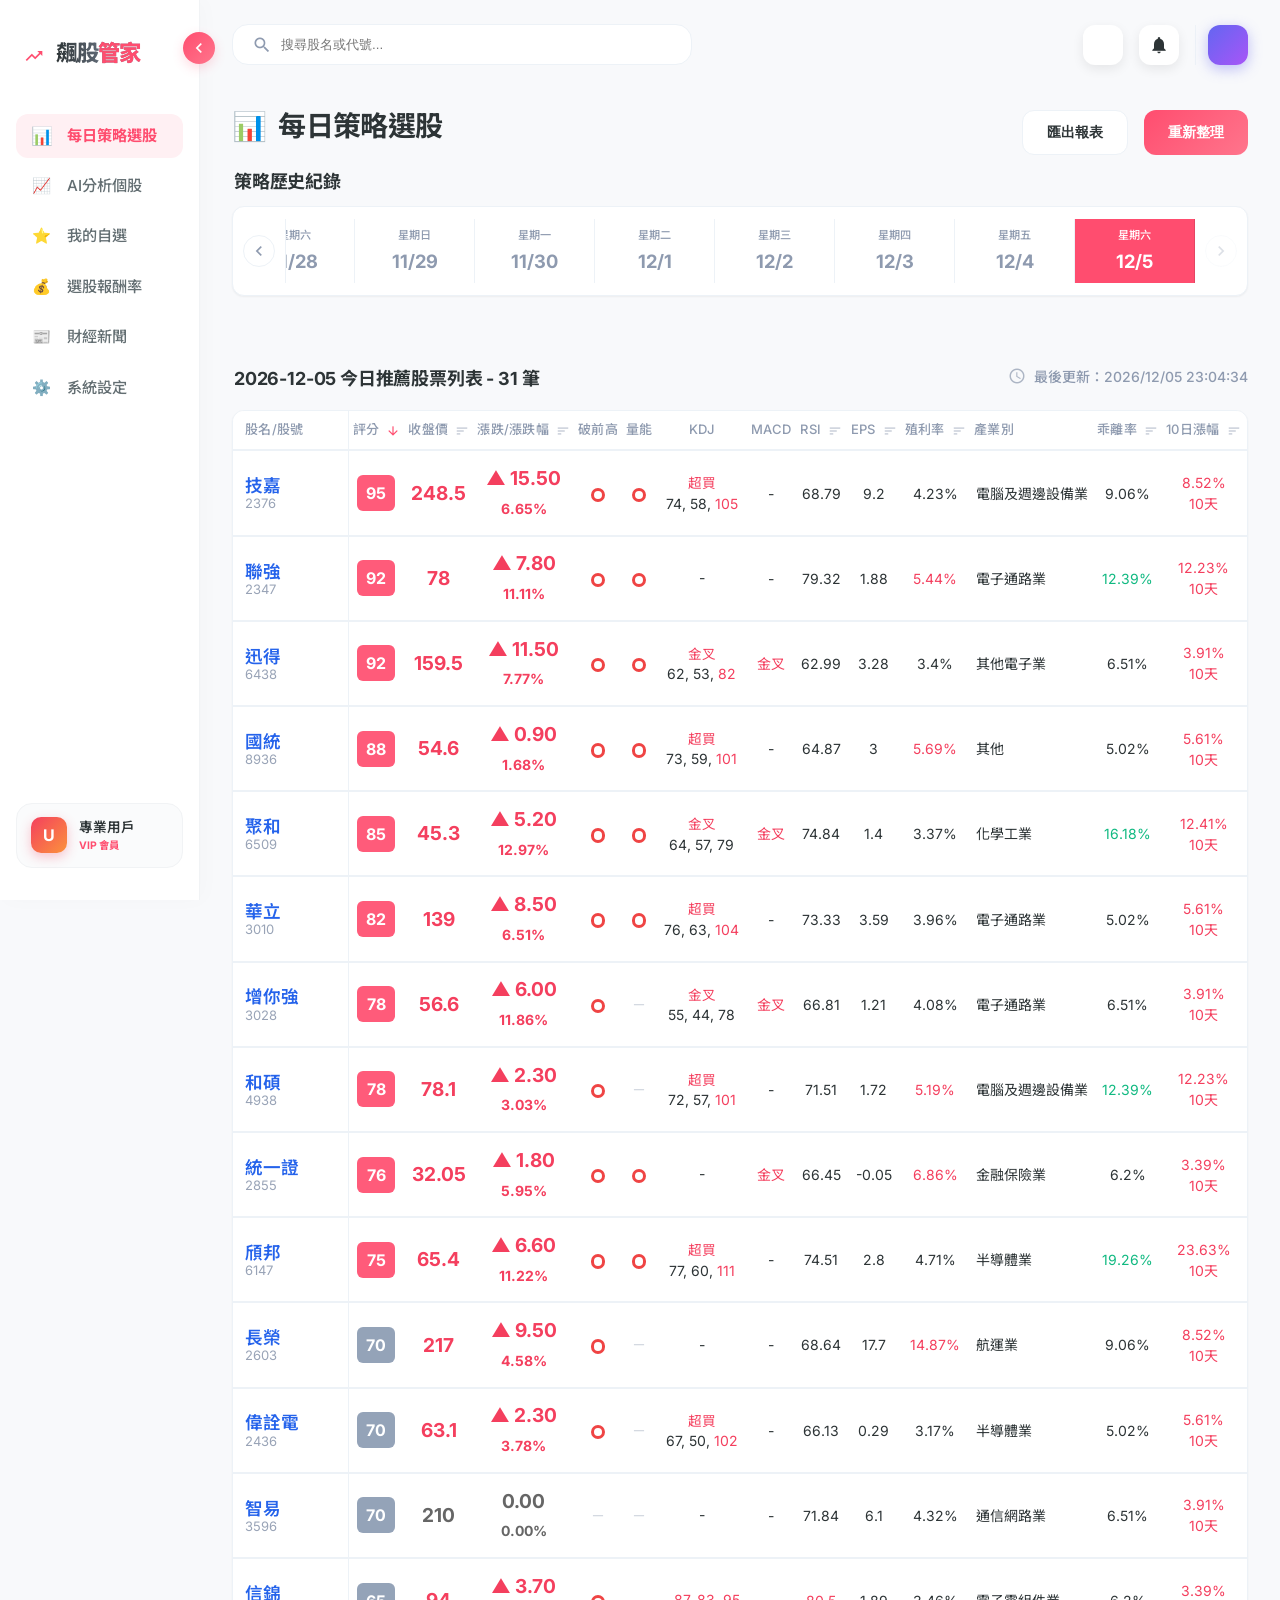
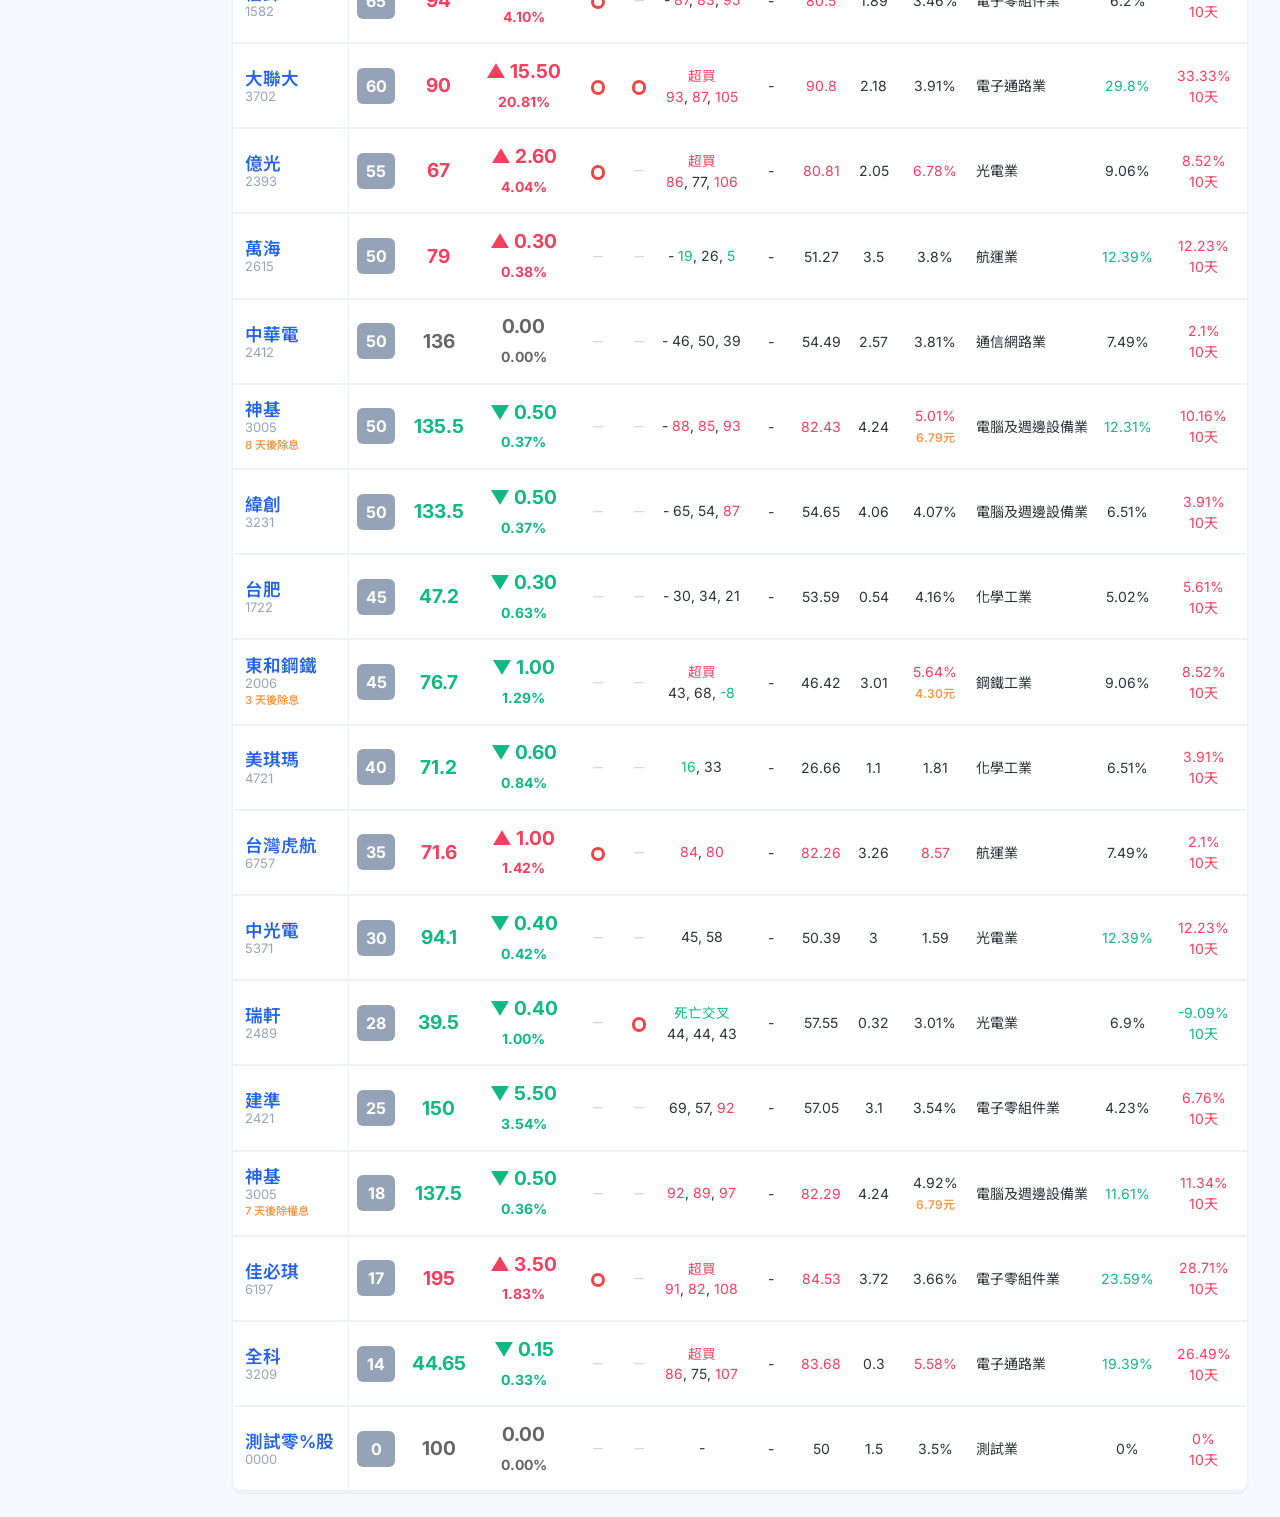
==== index.html @ ca3a95ff "init commit" ====
<!doctype html>
<html lang="zh-TW">
  <head>
    <meta charset="UTF-8" />
    <meta name="viewport" content="width=device-width, initial-scale=1.0" />
    <title>飆股管家 - 專業策略選股系統</title>
    <link rel="preconnect" href="https://fonts.googleapis.com" />
    <link rel="preconnect" href="https://fonts.gstatic.com" crossorigin />
    <link
      href="https://fonts.googleapis.com/css2?family=Inter:wght@300;400;500;600;700&family=Noto+Sans+TC:wght@300;400;500;700&display=swap"
      rel="stylesheet"
    />
    <link href="https://fonts.googleapis.com/icon?family=Material+Icons" rel="stylesheet" />
    <link rel="stylesheet" href="https://cdn.jsdelivr.net/npm/swiper@11/swiper-bundle.min.css" />
    <link rel="stylesheet" href="style.css" />
  </head>
  <body class="">
    <!-- Full Screen Loader -->
  <div id="loading-overlay" class="loading-overlay">
    <div class="loader-content">
      <div class="loader-spinner"></div>
      <div class="loader-text">飆股<span>管家</span></div>
    </div>
  </div>

  <div class="app-container">
      <!-- Sidebar Placeholder -->
      <div id="sidebar-placeholder"></div>

      <!-- Main Content -->
      <main class="main-content">
        <!-- Dashboard Top Bar (Desktop) -->
        <div class="top-bar">
          <div class="search-container">
            <span class="material-icons search-icon">search</span>
            <input type="text" placeholder="搜尋股名或代號...">
          </div>
          <div class="top-actions">
            <button class="icon-btn" id="desktop-theme-toggle"><span class="material-icons">light_mode</span></button>
            <button class="icon-btn"><span class="material-icons">notifications</span></button>
            <div class="user-profile-small">
            <a href="login.html" class="avatar-small"><span class="material-icons">logout</span></a>
            </div>
          </div>
        </div>

        <header class="mobile-header">
          <div class="logo-container">
            <div class="logo-icon"><span class="material-icons">trending_up</span></div>
            <h2 class="logo-text">飆股<span>管家</span></h2>
          </div>
          <div class="top-actions">
            <button class="icon-btn" id="mobile-theme-toggle"><span class="material-icons">dark_mode</span></button>
            <button class="icon-btn"><span class="material-icons">notifications</span></button>
          </div>
        </header>

        <section class="content-header">
          <div class="title-area">
            <h2><span class="title-emoji">📊</span> 每日策略選股</h2>

          </div>
          <div class="action-area">
            <button class="btn btn-secondary">匯出報表</button>
            <button class="btn btn-primary" id="refresh-btn">重新整理</button>
          </div>
        </section>

        <!-- Dashboard Stats -->

        
        <!-- Strategy History Slider (Calendar Style) -->
        <section class="history-section calendar-style">
          <div class="calendar-nav-title">策略歷史紀錄</div>
          <div class="calendar-controls-wrapper">
            <div class="nav-arrow swiper-button-prev"><span class="material-icons">chevron_left</span></div>
            <div class="calendar-container swiper">
              <div class="history-grid swiper-wrapper" id="history-tracker">
                <!-- Slides populated by JS -->
              </div>
            </div>
            <div class="nav-arrow swiper-button-next"><span class="material-icons">chevron_right</span></div>
          </div>
        </section>

        <!-- Main Data Table -->
        <div class="table-header-group">
          <h3 class="table-section-title"><span id="table-title-date">2026-03-17</span> 今日推薦股票列表 - <span id="table-stock-count">0</span> 筆</h3>
          <div class="last-update" id="last-update-time">最後更新：----/--/-- --:--:--</div>
        </div>
        <div class="table-container">

          <div class="scroll-wrapper">
            <table id="stock-table">
              <thead>
                <tr>
                  <th class="sticky-col-1">股名/股號</th>
                  <th class="sortable text-center" data-sort="score">評分 <span class="material-icons sort-icon">sort</span></th>
                  <th class="sortable text-center" data-sort="price">收盤價 <span class="material-icons sort-icon">sort</span></th>
                  <th class="sortable text-center" data-sort="change">漲跌/漲跌幅 <span class="material-icons sort-icon">sort</span></th>
                  <th class="text-center">破前高</th>
                  <th class="text-center">量能</th>
                  <th class="text-center">KDJ</th>
                  <th class="text-center">MACD</th>
                  <th class="sortable text-center" data-sort="rsi">RSI <span class="material-icons sort-icon">sort</span></th>
                  <th class="sortable text-center" data-sort="eps">EPS <span class="material-icons sort-icon">sort</span></th>
                  <th class="sortable text-center" data-sort="yield">殖利率 <span class="material-icons sort-icon">sort</span></th>
                  <th>產業別</th>
                  <th class="sortable text-center" data-sort="bias">乖離率 <span class="material-icons sort-icon">sort</span></th>
                  <th class="sortable text-center" data-sort="gain10">10日漲幅 <span class="material-icons sort-icon">sort</span></th>
                  <th class="text-center">自選</th>
                </tr>
              </thead>
              <tbody id="stock-data-body">
                <!-- Data populated by JS -->
              </tbody>
            </table>
          </div>
        </div>
      </main>
    </div>
    <script src="https://cdn.jsdelivr.net/npm/swiper@11/swiper-bundle.min.js"></script>
    <script src="components/loader.js"></script>
    <script src="script.js"></script>
  </body>
</html>
---- style.css ----
:root {
    /* Modern SaaS Inspired Light Mode - Warmer Tone */
    --bg-main: #f8f9fb; /* Light soft gray from image */
    --bg-card: #ffffff; 
    --bg-stat: #ffffff; 
    --text-main: #2d3436; /* Clean dark text */
    --text-muted: #8e9aaf; /* Soft slate muted text */
    --border: #edf2f7; 
    --table-border: #edf2f7;
    --primary: #ff4d6f; /* Signature Pinkish-Red from image */
    --primary-light: #fff0f3;
    --primary-hover: #e63958;
    --primary-gradient: linear-gradient(135deg, #ff4d6f 0%, #ff758c 100%);
    --up-color: #f43f5e; /* Data red - kept independent */
    --down-color: #10b981; /* Data green - kept independent */
    --neutral: #636e72;
    --table-header-bg: #ffffff;
    --sticky-bg: #ffffff;
    --primary-shadow: rgba(255, 77, 111, 0.2);
    --stock-name: #2563eb;
    
    /* Sidebar Light Theme - Clean White */
    --sidebar-bg: #ffffff;
    --sidebar-border: #f1f3f5;
    --sidebar-text: #636e72;
    --sidebar-text-hover: #ff4d6f;
    --sidebar-user-bg: #fafbfc;
    --sidebar-shadow: 4px 0 20px rgba(0, 0, 0, 0.02);
    
    /* Modern Soft Elevations */
    --shadow-sm: 0 1px 2px 0 rgb(0 0 0 / 0.05);
    --shadow-md: 0 4px 6px -1px rgb(0 0 0 / 0.1), 0 2px 4px -2px rgb(0 0 0 / 0.1);
    --shadow-lg: 0 10px 15px -3px rgb(0 0 0 / 0.1), 0 4px 6px -4px rgb(0 0 0 / 0.1);
    
    --card-shadow: var(--shadow-sm);
    --table-hover: #f1f5f9;
    --table-stripe: #f8fafc;
    --sidebar-width: 200px;
    --sticky-bg: var(--bg-card);
}

/* Loading Overlay */
.loading-overlay {
    position: fixed;
    top: 0;
    left: 0;
    width: 100%;
    height: 100%;
    background: var(--bg-main);
    display: flex;
    justify-content: center;
    align-items: center;
    z-index: 10000;
    transition: opacity 0.5s ease, visibility 0.5s ease;
}

.loading-overlay.fade-out {
    opacity: 0;
    visibility: hidden;
}

.loader-content {
    display: flex;
    flex-direction: column;
    align-items: center;
    gap: 1.5rem;
}

.loader-spinner {
    width: 48px;
    height: 48px;
    border: 4px solid var(--primary-light);
    border-top: 4px solid var(--primary);
    border-radius: 50%;
    animation: spin 1s linear infinite;
}

.loader-text {
    font-size: 1.5rem;
    font-weight: 800;
    color: var(--text-main);
    letter-spacing: 0.1em;
}

.loader-text span {
    color: var(--primary);
}

@keyframes spin {
    0% { transform: rotate(0deg); }
    100% { transform: rotate(360deg); }
}

body.dark-theme {
    /* Dark Premium Warm Red Theme */
    --bg-main: #0b0f19; /* Deep space black Blue-ish Tint */
    --bg-card: #151b2c; /* Deep slate card */
    --bg-stat: #151b2c;
    --text-main: #f8fafc;
    --text-muted: #94a3b8;
    --border: rgba(255, 255, 255, 0.08); /* Minimalist border */
    --table-border: rgba(255, 255, 255, 0.08);
    --card-shadow: 0 10px 30px -3px rgba(0, 0, 0, 0.5);
    --primary-light: rgba(255, 77, 111, 0.1);
    --table-header-bg: #1e2538;
    --table-hover: rgba(255, 255, 255, 0.04);
    --table-stripe: rgba(255, 255, 255, 0.02);
    --sticky-bg: #151b2c;
    --bg-dark: #080b14;
    --primary-shadow: rgba(255, 77, 111, 0.3);
    --up-color: #ff2e52;
    --stock-name: #ffb032;

    /* Sidebar Dark Theme */
    --sidebar-bg: rgba(15, 23, 42, 0.9);
    --sidebar-border: rgba(255, 255, 255, 0.1);
    --sidebar-text: rgba(255, 255, 255, 0.6);
    --sidebar-text-hover: #ffffff;
    --sidebar-user-bg: rgba(255, 255, 255, 0.05);
    --sidebar-shadow: 10px 0 30px rgba(0, 0, 0, 0.3);
}

body.dark-theme .icon-btn {
    background: #1e2538 !important;
    box-shadow: 0 4px 12px rgba(0, 0, 0, 0.5);
    color: var(--text-muted);
}

body.dark-theme .icon-btn:hover {
    background: var(--primary-light) !important;
    color: var(--primary);
}

* {
    margin: 0;
    padding: 0;
    box-sizing: border-box;
}

body {
    font-family: 'Inter', 'Noto Sans TC', sans-serif;
    background-color: var(--bg-main);
    color: var(--text-main);
    overflow-x: hidden;
    line-height: 1.5;
    transition: background-color 0.3s ease, color 0.3s ease;
}

.app-container {
    display: flex;
    min-height: 100vh;
}

/* Sidebar Styling - Red Warm Theme */
.sidebar {
    width: var(--sidebar-width);
    background: var(--sidebar-bg);
    backdrop-filter: blur(20px);
    border-right: 1px solid var(--sidebar-border);
    display: flex;
    flex-direction: column;
    padding: 2rem 1rem;
    position: fixed;
    height: 100vh;
    z-index: 1000;
    box-shadow: var(--sidebar-shadow);
    transition: width 0.3s cubic-bezier(0.4, 0, 0.2, 1);
}

.sidebar-toggle {
    position: absolute;
    top: 2rem;
    right: -16px;
    width: 32px;
    height: 32px;
    background: var(--primary-gradient);
    border: none;
    border-radius: 50%;
    color: white;
    display: flex;
    align-items: center;
    justify-content: center;
    cursor: pointer;
    box-shadow: 0 4px 12px var(--primary-shadow);
    z-index: 1001;
    transition: transform 0.3s ease, background 0.2s;
}

.sidebar-toggle span {
    font-size: 20px;
}

/* Sidebar Collapsed State Logic */
.sidebar-collapsed .sidebar {
    width: 70px;
}

.sidebar-collapsed .sidebar-toggle {
    transform: rotate(180deg);
    right: -16px;
}

.sidebar-collapsed .logo-text,
.sidebar-collapsed .user-info,
.sidebar-collapsed .nav-item span:not(.icon) {
    display: none;
}

.sidebar-collapsed .nav-item {
    justify-content: center;
    padding: 0;
    width: 44px;
    margin: 0 auto;
}

.sidebar-collapsed .nav-item:hover {
    transform: none;
}

.sidebar-collapsed .main-content {
    margin-left: 70px;
}

.logo-container {
    display: flex;
    align-items: center;
    gap: 0.75rem;
    margin-bottom: 2.5rem;
    padding-left: 0.5rem;
}

.logo-icon {
    font-size: 1.75rem;
    color: var(--primary);
    filter: none;
}

.logo-text {
    font-size: 1.4rem;
    font-weight: 800;
    letter-spacing: -0.05em;
    color: var(--text-main);
    white-space: nowrap;
}

body.dark-theme .logo-text {
    background: linear-gradient(to right, #ffffff, #94a3b8);
    -webkit-background-clip: text;
    background-clip: text;
    -webkit-text-fill-color: transparent;
}

body:not(.dark-theme) .logo-text {
    background: linear-gradient(to right, var(--text-main), var(--text-muted));
    -webkit-background-clip: text;
    background-clip: text;
    -webkit-text-fill-color: transparent;
}

.logo-text span {
    color: var(--primary);
    -webkit-text-fill-color: var(--primary);
}

.nav-menu {
    flex: 1;
    display: flex;
    flex-direction: column;
    gap: 0.4rem;
}

.nav-item {
    display: flex;
    align-items: center;
    gap: 1rem;
    padding: 0 1rem;
    height: 44px;
    box-sizing: border-box;
    text-decoration: none;
    color: var(--sidebar-text);
    border-radius: 0.75rem;
    transition: all 0.3s cubic-bezier(0.4, 0, 0.2, 1);
    font-size: 0.95rem;
    font-weight: 500;
    white-space: nowrap;
}

.nav-item:hover {
    background-color: var(--sidebar-user-bg);
    color: var(--sidebar-text-hover);
    transform: translateX(4px);
}

.nav-item.active {
    background: var(--primary-light);
    color: var(--primary);
    box-shadow: none;
    font-weight: 700;
}

.nav-item.active .icon {
    transform: scale(1.15);
}

.sidebar-collapsed .nav-item .icon {
    font-size: 1.25rem;
    margin: 0;
    display: flex;
    align-items: center;
    justify-content: center;
}

.user-profile {
    margin-top: auto;
    padding: 0.85rem;
    background: var(--sidebar-user-bg);
    border-radius: 1rem;
    display: flex;
    align-items: center;
    gap: 0.75rem;
    border: 1px solid var(--sidebar-border);
}

.sidebar-collapsed .user-profile {
    padding: 0;
    background: transparent;
    border: none;
    justify-content: center;
}

.avatar {
    width: 2.25rem;
    height: 2.25rem;
    background: linear-gradient(135deg, #f43f5e, #fb923c);
    border-radius: 10px;
    display: flex;
    align-items: center;
    justify-content: center;
    font-weight: 700;
    color: #fff;
    box-shadow: 0 4px 12px rgba(244, 63, 94, 0.3);
    flex-shrink: 0;
}

.sidebar-collapsed .avatar {
    width: 40px;
    height: 40px;
    margin: 0 auto;
}

.user-info .user-name {
    font-weight: 600;
    font-size: 0.85rem;
    color: var(--text-main);
    white-space: nowrap;
}

.user-info .user-status {
    font-size: 0.65rem;
    color: var(--primary);
    font-weight: 700;
    text-transform: uppercase;
    white-space: nowrap;
}

/* Main Content Area */
.main-content {
    margin-left: var(--sidebar-width);
    padding: 1.5rem 2rem;
    flex: 1;
    min-width: 0; /* Important for flex-shrink on child overflow */
    width: auto;
    transition: all 0.3s ease;
    overflow-x: hidden; /* Prevent horizontal scroll on the whole content block */
}

/* Top Bar */
.top-bar {
    display: flex;
    align-items: center;
    justify-content: space-between;
    margin-bottom: 2.5rem;
    gap: 2rem;
}

.search-container {
    position: relative;
    flex: 1;
    max-width: 460px;
}

.material-icons {
    vertical-align: middle;
    font-size: 1.25rem;
}

.search-icon {
    position: absolute;
    left: 1.25rem;
    top: 50%;
    transform: translateY(-50%);
    color: var(--text-muted);
}

.search-container input {
    width: 100%;
    background-color: var(--bg-card);
    border: 1px solid var(--border);
    padding: 0.75rem 1rem 0.75rem 3rem;
    border-radius: 1rem;
    color: var(--text-main);
    outline: none;
    transition: all 0.3s;
}

.search-container input:focus {
    border-color: var(--primary);
    box-shadow: 0 0 0 4px var(--primary-shadow);
    background-color: var(--bg-card);
}

/* Consolidate table header background logic later in the file */

.top-actions {
    display: flex;
    align-items: center;
    gap: 1.25rem;
}

.icon-btn {
    width: 2.5rem;
    height: 2.5rem;
    border-radius: 0.75rem;
    border: none !important;
    background: #ffffff;
    color: var(--text-main);
    display: flex;
    align-items: center;
    justify-content: center;
    cursor: pointer;
    transition: all 0.2s;
    box-shadow: 0 4px 12px rgba(0, 0, 0, 0.08);
}

.icon-btn:hover {
    color: var(--primary);
    background: var(--primary-light);
}

.user-profile-small {
    padding-left: 0.75rem;
    border-left: 1px solid var(--border);
}

.avatar-small {
    width: 2.5rem;
    height: 2.5rem;
    background: linear-gradient(135deg, #6366f1, #a855f7); /* Indigo to Purple */
    border-radius: 12px;
    box-shadow: 0 4px 14px rgba(99, 102, 241, 0.4);
    display: flex;
    align-items: center;
    justify-content: center;
    font-weight: 700;
    color: white;
    cursor: pointer;
    text-decoration: none;
}

.market-status {
    display: flex;
    gap: 2.5rem;
}

.index-item {
    display: flex;
    flex-direction: column;
}

.index-item .label {
    font-size: 0.7rem;
    color: var(--text-muted);
    text-transform: uppercase;
    letter-spacing: 0.1em;
    font-weight: 600;
    margin-bottom: 0.25rem;
}

.index-item .value {
    font-weight: 700;
    font-size: 1rem;
}

.top-actions {
    display: flex;
    gap: 1rem;
}

/* Redundant definitions removed to prevent layout conflicts */

/* Content Header */
.content-header {
    display: flex;
    justify-content: space-between;
    align-items: flex-end;
    margin-bottom: 1rem;
}

.title-area h2 {
    font-size: 1.75rem;
    font-weight: 700;
    color: var(--text-main);
    letter-spacing: -0.025em;
    margin-bottom: 0.5rem;
    display: flex;
    align-items: center;
    gap: 0.75rem;
}

.subtitle {
    color: var(--text-muted);
    font-size: 0.95rem;
}

.action-area {
    display: flex;
    gap: 1rem;
}

.btn {
    padding: 0.75rem 1.5rem;
    border-radius: 0.75rem;
    font-weight: 600;
    cursor: pointer;
    transition: all 0.3s;
    border: none;
    font-size: 0.9rem;
}

.btn-primary {
    background: var(--primary-gradient);
    color: white;
    border: none;
    box-shadow: var(--shadow-2);
}

.btn-primary:hover {
    background: var(--primary-hover);
    transform: translateY(-2px);
    box-shadow: var(--shadow-3);
}

.btn-secondary {
    background: var(--bg-card);
    color: var(--text-main);
    border: 1px solid var(--border);
    box-shadow: var(--shadow-1);
}

.btn-secondary:hover {
    background: var(--bg-dark);
    transform: translateY(-1px);
    box-shadow: var(--shadow-2);
}

/* Stats Grid */
.stats-grid {
    display: grid;
    grid-template-columns: repeat(auto-fit, minmax(260px, 1fr));
    gap: 1.25rem;
    margin-bottom: 2.5rem;
}

.stat-card {
    background: var(--bg-stat);
    padding: 1.5rem;
    border-radius: 1.25rem;
    border: 1px solid var(--border);
    box-shadow: var(--shadow-1);
    transition: all 0.3s cubic-bezier(0.4, 0, 0.2, 1);
}

.stat-card:hover {
    transform: translateY(-5px);
    box-shadow: var(--shadow-3);
    border-color: var(--primary);
}

.stat-label {
    font-size: 0.85rem;
    font-weight: 600;
    color: var(--text-muted);
    margin-bottom: 0.75rem;
}

.stat-value {
    font-size: 1.75rem;
    font-weight: 800;
    margin-bottom: 0.5rem;
    color: var(--text-main);
}

.stat-desc {
    font-size: 0.85rem;
    font-weight: 500;
}

.confidence-bar {
    width: 100%;
    height: 8px;
    background: rgba(255, 255, 255, 0.08);
    border-radius: 4px;
    margin-top: 1.25rem;
    overflow: hidden;
}

.confidence-bar .fill {
    height: 100%;
    background: var(--primary-gradient);
    border-radius: 4px;
    box-shadow: 0 0 10px var(--primary-shadow);
}

/* Strategy History Section */
.history-section.calendar-style {
    margin-bottom: 2.5rem;
}

.calendar-nav-title,
.table-section-title {
    text-align: left;
    font-size: 1.125rem;
    margin-bottom: 0.85rem;
    line-height: 1.2;
    letter-spacing: -0.01em;
    color: var(--text-main);
    font-weight: 700;
    padding-left: 0.125rem;
}

.table-section-title {
    margin-top: 2rem;
}

.calendar-controls-wrapper {
    display: flex;
    align-items: center;
    position: relative;
    padding: 0.75rem 10px;
    gap: 10px;
    background-color: var(--bg-card);
    border-radius: 0.75rem;
    border: 1px solid var(--border);
    box-shadow: var(--shadow-sm);
    max-width: 100%;
}

.calendar-container {
    flex: 1;
    overflow: hidden;
    position: relative;
    margin: 0 auto;
}

.nav-arrow::after {
    display: none; /* Hide default Swiper icons */
}

.nav-arrow {
    background: var(--bg-card);
    border: 1px solid var(--border);
    color: var(--text-muted);
    cursor: pointer;
    flex-shrink: 0;
    width: 32px;
    height: 32px;
    border-radius: 50%;
    display: flex;
    align-items: center;
    justify-content: center;
    transition: all 0.2s;
    z-index: 10;
}

.nav-arrow.swiper-button-prev,
.nav-arrow.swiper-button-next {
    position: static;
    margin-top: 0;
}

.nav-arrow.swiper-button-prev { order: 1; }
.calendar-container { order: 2; }
.nav-arrow.swiper-button-next { order: 3; }
.nav-arrow.swiper-button-disabled {
    opacity: 0.3;
    pointer-events: none;
}

.history-grid {
    display: flex;
    width: 100%;
}

.history-grid::-webkit-scrollbar { display: none; }

.history-day {
    flex: 0 0 auto;
    width: 100%;
    height: 64px;
    display: flex;
    flex-direction: column;
    align-items: center;
    justify-content: center;
    border: none;
    border-right: 1px solid var(--border); /* Only separator line */
    margin-left: 0;
    color: var(--text-muted);
    cursor: pointer;
    transition: all 0.2s;
    user-select: none;
    background: transparent; /* Inherit from container */
}

.calendar-container {
    flex: 1;
    overflow: hidden;
    position: relative;
    margin: 0 auto;
    border-left: 1px solid var(--border); /* Start line for the first item */
}

.history-day:first-child {
    margin-left: 0;
}

.swiper-slide {
    width: 120px !important;
}

.day-name {
    font-size: 0.7rem;
    margin-bottom: 4px;
    font-weight: 500;
}

.day-date {
    font-size: 1.15rem;
    font-weight: 700;
}

.history-day.active {
    background: var(--primary) !important; 
    color: #fff !important;
    border-right-color: rgba(0,0,0,0.1);
}

.history-day:not(.active):hover {
    background: var(--table-hover);
}

/* Table Section */
.table-container {
    background-color: var(--bg-card);
    border-radius: 0.75rem;
    border: 1px solid var(--border);
    overflow: hidden;
    box-shadow: var(--shadow-sm);
    width: 100%;
}

.table-header-tools {
    padding: 1rem 1.5rem; /* More compact header tools */
    background: var(--bg-card);
    border-bottom: 1px solid var(--border);
    display: flex;
    justify-content: space-between;
    align-items: center;
}

.filters {
    display: flex;
    gap: 1rem;
}

.filters select {
    background: var(--bg-dark);
    border: 1px solid var(--border);
    color: var(--text-main);
    padding: 0.5rem 1rem;
    border-radius: 0.5rem;
    font-size: 0.85rem;
    font-weight: 500;
    outline: none;
}

.scroll-wrapper {
    overflow-x: auto;
}

table {
    width: 100%;
    border-collapse: collapse;
    text-align: left;
    font-size: 0.85rem; 
}

thead th {
    padding: 0.6rem 0.25rem;
    color: var(--text-muted);
    font-weight: 500;
    font-size: 0.813rem;
    text-transform: uppercase;
    letter-spacing: 0.02em;
    border-bottom: 2px solid var(--border);
    white-space: nowrap;
    background-color: var(--table-header-bg) !important;
    position: sticky;
    top: 0;
    z-index: 20;
}

/* Ensure sticky columns have higher z-index and solid background to handle horizontal scrolling */
thead th.sticky-col-1 {
    z-index: 30 !important;
    background-color: var(--table-header-bg) !important;
}

thead th.sortable {
    cursor: pointer;
    user-select: none;
    transition: background-color 0.2s;
}

thead th.sortable:hover {
    background-color: var(--table-hover);
    color: var(--primary);
}

.sort-icon {
    font-size: 14px !important;
    vertical-align: middle;
    margin-left: 4px;
    opacity: 0.6;
}

th.sortable:hover .sort-icon,
th.sort-asc .sort-icon,
th.sort-desc .sort-icon {
    opacity: 1;
    color: var(--primary);
}

th.sort-asc .sort-icon::after {
    display: none; /* Just a marker */
}

tbody td {
    padding: 0.8rem 0.35rem;
    white-space: nowrap;
    font-size: 0.875rem;
    color: var(--text-main);
    border-bottom: 1px solid transparent; /* Hide default faint borders */
}

/* Removed default tr striping for group-based tables */
.stock-group tr {
    background-color: transparent !important;
}

/* Stock Group (tbody) Styling */
.stock-group {
    border-bottom: 2px solid var(--border) !important;
    transition: background-color 0.2s;
}

/* Hover Entire Group */
.stock-group:hover td,
.stock-group:hover td.sticky-col-1 {
    background-color: var(--table-hover) !important;
}

/* AI Analysis Reason Row - Default Light */
tbody tr.analysis-row td {
    background-color: #ffffff; /* White background for the analysis box */
    padding: 0.5rem 1rem !important;
    white-space: normal;
    border-top: 1px solid var(--table-border);
    border-bottom: none; /* Let the tbody group border handle this */
}

/* Dark Theme Overrides */
body.dark-theme tr.analysis-row td {
    background-color: rgba(255, 255, 255, 0.03);
}

/* Ensure sticky columns and analysis cells follow group hover with identical priority */
.stock-group:hover tr td,
.stock-group:hover td.sticky-col-1 {
    background-color: var(--table-hover) !important;
}

.analysis-text {
    font-size: 0.938rem;
    color: var(--text-muted);
    line-height: 1.7;
    display: flex;
    flex-direction: column; /* Force vertical stacking */
    padding: 0.25rem 0; /* Vertical spacing handled by TD padding */
    max-width: 100%;
}

@media (min-width: 600px) {
    .analysis-text {
        max-width: 800px;
    }
}

.analysis-text strong {
    color: var(--text-main);
    margin-bottom: 4px; /* Space between title and description */
    font-weight: 700;
}

/* Priority Stars */
.star-rating {
    color: #ffb800; /* Rich gold */
    display: flex;
    justify-content: center;
    gap: 1px;
}

.star-rating .material-icons {
    font-size: 1.1rem;
}

.star-rating .muted-star {
    color: var(--border);
}

.sticky-col-1 {
    position: sticky;
    z-index: 20;
    background-color: var(--bg-card);
    vertical-align: middle; /* Center content in rowspanned cells */
    transition: background-color 0.2s ease;
}

.sticky-col-1 {
    left: 0;
    width: 115px;
    min-width: 115px;
    max-width: 115px;
    text-align: left;
    padding-left: 0.75rem !important;
    padding-right: 0.5rem !important;
    border-right: 1px solid var(--table-border);
    box-sizing: border-box;
    z-index: 20;
    position: sticky;
}

.sticky-col-1::after {
    content: "";
    position: absolute;
    top: 0;
    right: -15px;
    width: 15px;
    height: 100%;
    background: linear-gradient(to right, rgba(0, 0, 0, 0.1) 0%, transparent 100%);
    pointer-events: none;
    opacity: 0;
    transition: opacity 0.3s ease;
}

.is-scrolled .sticky-col-1::after {
    opacity: 1;
}

/* Ensure sticky columns have solid background on striped rows and themes */
tbody td.sticky-col-1 {
    background-color: var(--sticky-bg);
}

/* Ensure AI analysis rows don't break sticky behavior */
tbody tr.analysis-row td.sticky-col-1 {
    background-color: var(--bg-card) !important;
}

body.dark-theme tr.analysis-row td.sticky-col-1 {
    background-color: var(--bg-card) !important;
}

tr.stock-row:hover td,
tr.stock-row:hover td.sticky-col-1 {
    background-color: var(--table-hover) !important;
}

.lg-text {
    font-size: 1.2rem;
    font-weight: 700;
}

.price-text {
    color: #333;
    font-weight: 700;
    font-size: 1.2rem;
}

body.dark-theme .price-text {
    color: #f8fafc;
}

tbody td small {
    font-size: 0.875rem;
}

.text-center {
    text-align: center;
}

.kdj-cell-wrapper {
    display: flex;
    flex-direction: column;
    align-items: center;
    gap: 2px;
}

.signal-tag {
    font-weight: 400;
    font-size: 0.85rem;
    display: block;
}

.kdj-values {
    line-height: 1.2;
}

/* Specific Element Styling */
.stock-id {
    display: block;
    font-size: 0.813rem;
    color: var(--text-muted);
    line-height: 1.1;
}

.stock-name {
    font-weight: 600;
    color: var(--stock-name);
    font-size: 1.1rem;
    text-decoration: none;
    line-height: 1.2;
    white-space: nowrap;
}

.stock-link {
    text-decoration: none;
    display: flex;
    flex-direction: column;
    gap: 0;
    transition: filter 0.2s;
}

.stock-link .stock-id {
    color: var(--text-muted);
    text-decoration: none;
    opacity: 0.9;
}

.stock-link:hover {
    filter: brightness(1.2);
}

.confidence-score {
    display: inline-flex;
    align-items: center;
    justify-content: center;
    width: 38px; /* Slightly wider to fit 3 digits comfortably */
    height: 36px;
    background-color: #94a3b8; /* Richer Slate Gray */
    color: #ffffff !important;
    font-size: 1rem; /* Smaller font for 100 */
    font-weight: 700;
    border-radius: 6px;
    font-family: 'Inter', sans-serif;
    line-height: 1;
    text-align: center;
}

.confidence-score.up {
    background-color: #ff5b7a !important; /* Richer Coral Red */
    color: #ffffff !important;
}

.confidence-score.down {
    background-color: var(--down-color) !important;
    color: #ffffff !important;
}

.unit-label {
    margin-left: 2px;
}

.badge {
    padding: 0.25rem 0.6rem;
    border-radius: 0.5rem;
    font-size: 0.75rem;
    font-weight: 700;
}

.up { 
    color: var(--up-color); 
}
.down { 
    color: var(--down-color); 
}
.neutral {
    color: #666;
}

.dividend-tag {
    font-size: 0.7rem;
    color: #f2994a; /* Orange for dividend info */
    font-weight: 600;
    margin-top: 2px;
}

.dividend-amount {
    color: #f2994a;
    font-size: 0.75rem;
    font-weight: 600;
}



.add-btn {
    background-color: var(--border);
    border: 1px solid var(--border);
    color: var(--text-main);
    width: 24px;
    height: 24px;
    border-radius: 4px;
    cursor: pointer;
    font-size: 1.1rem;
    display: flex;
    align-items: center;
    justify-content: center;
    transition: all 0.2s;
    margin: 0 auto;
    font-weight: 600;
}

/* Redundant light-theme block removed as variables handle it */

.add-btn:hover {
    background-color: #e3e6ef;
    border-color: #bbbfc9;
}

.add-btn.liked {
    color: #ff333a;
    background-color: rgba(255, 51, 58, 0.05);
    border-color: rgba(255, 51, 58, 0.2);
}

.add-btn.liked .material-icons {
    font-size: 1rem;
}

.delete-btn {
    color: var(--text-muted);
}

.delete-btn:hover {
    color: #ff333a;
    background-color: rgba(255, 51, 58, 0.05);
    border-color: rgba(255, 51, 58, 0.2);
}

.delete-btn .material-icons {
    font-size: 1.2rem;
}

.badge-red { 
    background: rgba(242, 54, 69, 0.1); 
    color: var(--up-color); 
    border: 1px solid rgba(242, 54, 69, 0.2); 
}

.badge-circle {
    display: inline-block;
    width: 0.8rem;
    height: 0.8rem;
    border-radius: 50%;
    border: 3px solid var(--up-color);
    background-color: transparent;
    vertical-align: middle;
}

/* Scrollbar Styling */
::-webkit-scrollbar {
    width: 8px;
    height: 8px;
}

::-webkit-scrollbar-track {
    background: var(--bg-dark);
}

::-webkit-scrollbar-thumb {
    background: rgba(255, 255, 255, 0.1);
    border-radius: 4px;
}

::-webkit-scrollbar-thumb:hover {
    background: rgba(255, 255, 255, 0.2);
}

/* Desktop/Mobile element visiblity */
.mobile-bottom-nav, .mobile-header {
    display: none;
}

/* Mobile Responsive Utility Refinement */
@media (max-width: 1400px) {
    .stats-grid {
        grid-template-columns: repeat(auto-fit, minmax(280px, 1fr));
    }
}

/* Ultra-Wide Screen Optimization */
@media (min-width: 1441px) {
    .main-content {
        padding: 2rem 3rem;
    }
    
    .stats-grid {
        grid-template-columns: repeat(4, 1fr); /* Force 4 columns for balanced look */
        max-width: 100%;
    }
    
    table {
        font-size: 0.875rem;
    }
    
    tbody td {
        padding: 0.9rem 0.75rem;
    }
    
    .sticky-col-1 {
        width: 115px;
        min-width: 115px;
        max-width: 115px;
    }
}

@media (max-width: 1440px) {
    .main-content {
        padding: 1.5rem 2rem;
    }
}

@media (max-width: 1024px) {
    .sidebar {
        width: 70px;
        padding: 2rem 0.5rem;
    }
    .logo-text, .user-info, .nav-item span:not(.icon) {
        display: none;
    }
    .nav-item {
        justify-content: center;
        padding: 0.8rem;
    }
    .main-content {
        margin-left: 70px;
        padding: 1.5rem 2rem;
    }
}

@media (max-width: 900px) {
    .main-content {
        padding: 1.5rem 2rem;
    }
    .stats-grid {
        grid-template-columns: repeat(auto-fit, minmax(240px, 1fr));
        gap: 1rem;
    }
    .top-bar {
        flex-direction: column;
        align-items: flex-start;
        gap: 1.5rem;
    }
    .market-status {
        width: 100%;
        justify-content: space-between;
    }
}

/* Phone Styles */
@media (max-width: 600px) {
    .sidebar {
        display: none;
    }
    
    .mobile-header {
        display: flex;
        justify-content: space-between;
        align-items: center;
        padding: 1rem 1.25rem;
        background: var(--bg-card);
        backdrop-filter: blur(10px);
        position: sticky;
        top: 0;
        z-index: 100;
        border-bottom: 1px solid var(--border);
    }

    .top-bar {
        display: none;
    }

    .main-content {
        margin-left: 0;
        padding: 1.5rem 2rem;
        padding-bottom: 90px;
        width: 100%;
        overflow-x: hidden;
    }

    .stats-grid {
        grid-template-columns: 1fr;
        gap: 1rem;
    }

    .history-section.calendar-style {
        margin-bottom: 1.5rem;
    }

    .table-header-tools {
        padding: 1rem;
    }

    .filters {
        flex-wrap: wrap;
    }

    .filters select {
        flex: 1;
        min-width: 120px;
    }
}

/* Extra optimization for very narrow screens */
@media (max-width: 380px) {
    .stats-grid {
        grid-template-columns: 1fr;
    }
}

/* Login Page Styles */
.login-page {
    background-color: var(--bg-main);
    display: flex;
    justify-content: center;
    align-items: center;
    min-height: 100vh;
    padding: 2rem;
    margin: 0;
}

.login-container {
    width: 100%;
    max-width: 440px;
    display: flex;
    flex-direction: column;
    align-items: center;
    animation: fadeIn 0.8s ease;
}

.login-card {
    background: var(--bg-card);
    border-radius: 1.5rem;
    padding: 3rem 2.5rem;
    width: 100%;
    box-shadow: 0 10px 40px rgba(0, 0, 0, 0.05);
    border: 1px solid var(--border);
    margin-bottom: 2rem;
    display: flex;
    flex-direction: column;
    align-items: center;
}

.login-logo {
    display: flex;
    align-items: center;
    gap: 0.75rem;
    margin-bottom: 2.5rem;
}

.login-logo .logo-icon {
    font-size: 2rem;
    color: var(--primary);
    filter: drop-shadow(0 0 12px var(--primary-shadow));
}

.login-logo .logo-text {
    font-size: 1.75rem;
    font-weight: 800;
    color: var(--text-main);
    margin: 0;
    letter-spacing: -0.02em;
}

.login-logo .logo-text span {
    color: var(--primary);
}

.login-header {
    text-align: center;
    margin-bottom: 2.5rem;
}

.login-header h2 {
    font-size: 1.5rem;
    font-weight: 700;
    color: var(--text-main);
    margin-bottom: 0.5rem;
}

.login-header p {
    color: var(--text-muted);
    font-size: 0.95rem;
}

.login-actions {
    width: 100%;
    display: flex;
    flex-direction: column;
    gap: 1.25rem;
}

.google-sso-btn {
    display: flex;
    align-items: center;
    justify-content: center;
    gap: 1rem;
    width: 100%;
    padding: 0.875rem;
    background: #ffffff;
    border: 1px solid #e0e0e0;
    border-radius: 0.75rem;
    font-size: 0.95rem;
    font-weight: 600;
    color: #3c4043;
    cursor: pointer;
    transition: all 0.2s ease;
    box-shadow: 0 1px 2px rgba(0,0,0,0.05);
}

.google-sso-btn:hover {
    background: #f8f9fa;
    border-color: #d2d2d2;
    box-shadow: 0 2px 4px rgba(0,0,0,0.05);
}

.google-sso-btn img {
    width: 20px;
    height: 20px;
}

.divider {
    display: flex;
    align-items: center;
    margin: 2rem 0;
    width: 100%;
}

.divider::before, .divider::after {
    content: "";
    flex: 1;
    height: 1.5px;
    background: #e0e0e0;
}

body.dark-theme .divider::before, 
body.dark-theme .divider::after {
    background: rgba(255, 255, 255, 0.15);
}

.divider span {
    padding: 0 1rem;
    font-size: 0.85rem;
    color: var(--text-muted);
}

.form-group {
    display: flex;
    flex-direction: column;
    gap: 0.5rem;
}

.form-group label {
    font-size: 0.875rem;
    font-weight: 600;
    color: var(--text-main);
}

.form-group input {
    width: 100%;
    padding: 0.875rem 1rem;
    border: 1.5px solid var(--border);
    border-radius: 0.75rem;
    background: var(--bg-main);
    font-size: 0.95rem;
    outline: none;
    transition: all 0.2s ease;
}

.form-group input:focus {
    border-color: var(--primary);
    background: #ffffff;
    box-shadow: 0 0 0 4px var(--primary-light);
}

.login-submit-btn {
    width: 100%;
    padding: 1rem !important;
    border-radius: 0.75rem !important;
    font-size: 1rem !important;
    font-weight: 700 !important;
    margin-top: 0.5rem;
    background: var(--primary-gradient) !important;
    border: none !important;
    color: white !important;
    transition: all 0.2s ease !important;
    box-shadow: 0 4px 15px var(--primary-shadow) !important;
}

.login-submit-btn:hover {
    filter: brightness(1.05);
    transform: translateY(-2px);
    box-shadow: 0 6px 20px var(--primary-shadow) !important;
}

.login-submit-btn:active {
    transform: translateY(0) scale(0.98);
}

.login-footer {
    margin-top: 2rem;
    width: 100%;
    display: flex;
    flex-direction: column;
    align-items: center;
    gap: 1rem;
}

.login-footer a {
    color: var(--primary);
    text-decoration: none;
    font-weight: 600;
    font-size: 0.9rem;
}

.login-footer span {
    font-size: 0.875rem;
    color: var(--text-muted);
}

.login-copyright {
    font-size: 0.8rem;
    color: var(--text-muted);
    text-align: center;
}

@keyframes fadeIn {
    from { opacity: 0; transform: translateY(10px); }
    to { opacity: 1; transform: translateY(0); }
}

/* Dark Mode Overrides for Login */
body.dark-theme.login-page {
    background-color: var(--bg-main);
}

body.dark-theme .login-card {
    background: var(--bg-card);
    border-color: var(--border);
}

body.dark-theme .google-sso-btn {
    background: #232d43;
    border-color: rgba(255,255,255,0.1);
    color: #ffffff;
}

body.dark-theme .google-sso-btn:hover {
    background: #2a354d;
}

body.dark-theme .form-group input {
    background: rgba(255,255,255,0.03);
    border-color: rgba(255,255,255,0.08);
    color: white;
}

/* Table Header Group Styles (for Last Update alignment) */
.table-header-group {
    display: flex;
    justify-content: space-between;
    align-items: baseline;
    margin-bottom: 1.25rem;
    flex-wrap: wrap;
    gap: 1rem;
}

.table-header-group .table-section-title {
    margin-bottom: 0;
}

.last-update {
    font-size: 0.875rem;
    color: var(--text-muted);
    font-weight: 500;
    display: flex;
    align-items: center;
    gap: 0.5rem;
}

.last-update::before {
    content: "schedule";
    font-family: 'Material Icons';
    font-size: 1.1rem;
    vertical-align: middle;
    opacity: 0.7;
}

body.dark-theme .last-update {
    color: rgba(255, 255, 255, 0.4);
}

/* Performance Page Specific Styles */
.summary-performance-table {
    width: 100%;
    border-collapse: collapse;
    margin-bottom: 2rem;
    background: var(--bg-card);
    border-radius: 0.75rem;
    overflow: hidden;
    border: 1.5px solid var(--border);
}

.summary-performance-table th {
    background: var(--bg-main);
    padding: 0.75rem 1.25rem;
    text-align: left;
    font-size: 0.9rem;
    font-weight: 600;
    color: var(--text-muted);
    border-right: 1.5px solid var(--border);
    border-bottom: 1.5px solid var(--border);
}

.summary-performance-table td {
    padding: 1rem 1.25rem;
    font-size: 1.1rem;
    font-weight: 700;
    color: var(--text-main);
    border-right: 1.5px solid var(--border);
}

.summary-performance-table th:last-child, 
.summary-performance-table td:last-child {
    border-right: none;
}

body.dark-theme .summary-performance-table th {
    background: rgba(255, 255, 255, 0.05);
}

.summary-performance-table td.up {
    color: var(--up-color);
}

.summary-performance-table td.down {
    color: var(--down-color);
}

/* Status Icons */
.status-icon {
    font-family: 'Material Icons';
    font-size: 18px;
    vertical-align: middle;
}

.success-icon {
    color: #ef4444; /* Standard Red for Circle in screenshots */
}

.muted-icon {
    color: var(--text-muted);
    opacity: 0.5;
}

.font-bold {
    font-weight: 700;
}

/* Red Solid Circle for Status Indicators */
.status-circle-red {
    display: inline-block;
    width: 0.9rem;
    height: 0.9rem;
    border-radius: 50%;
    border: 3px solid #ef4444; /* Standard Red */
    background-color: transparent;
    vertical-align: middle;
}
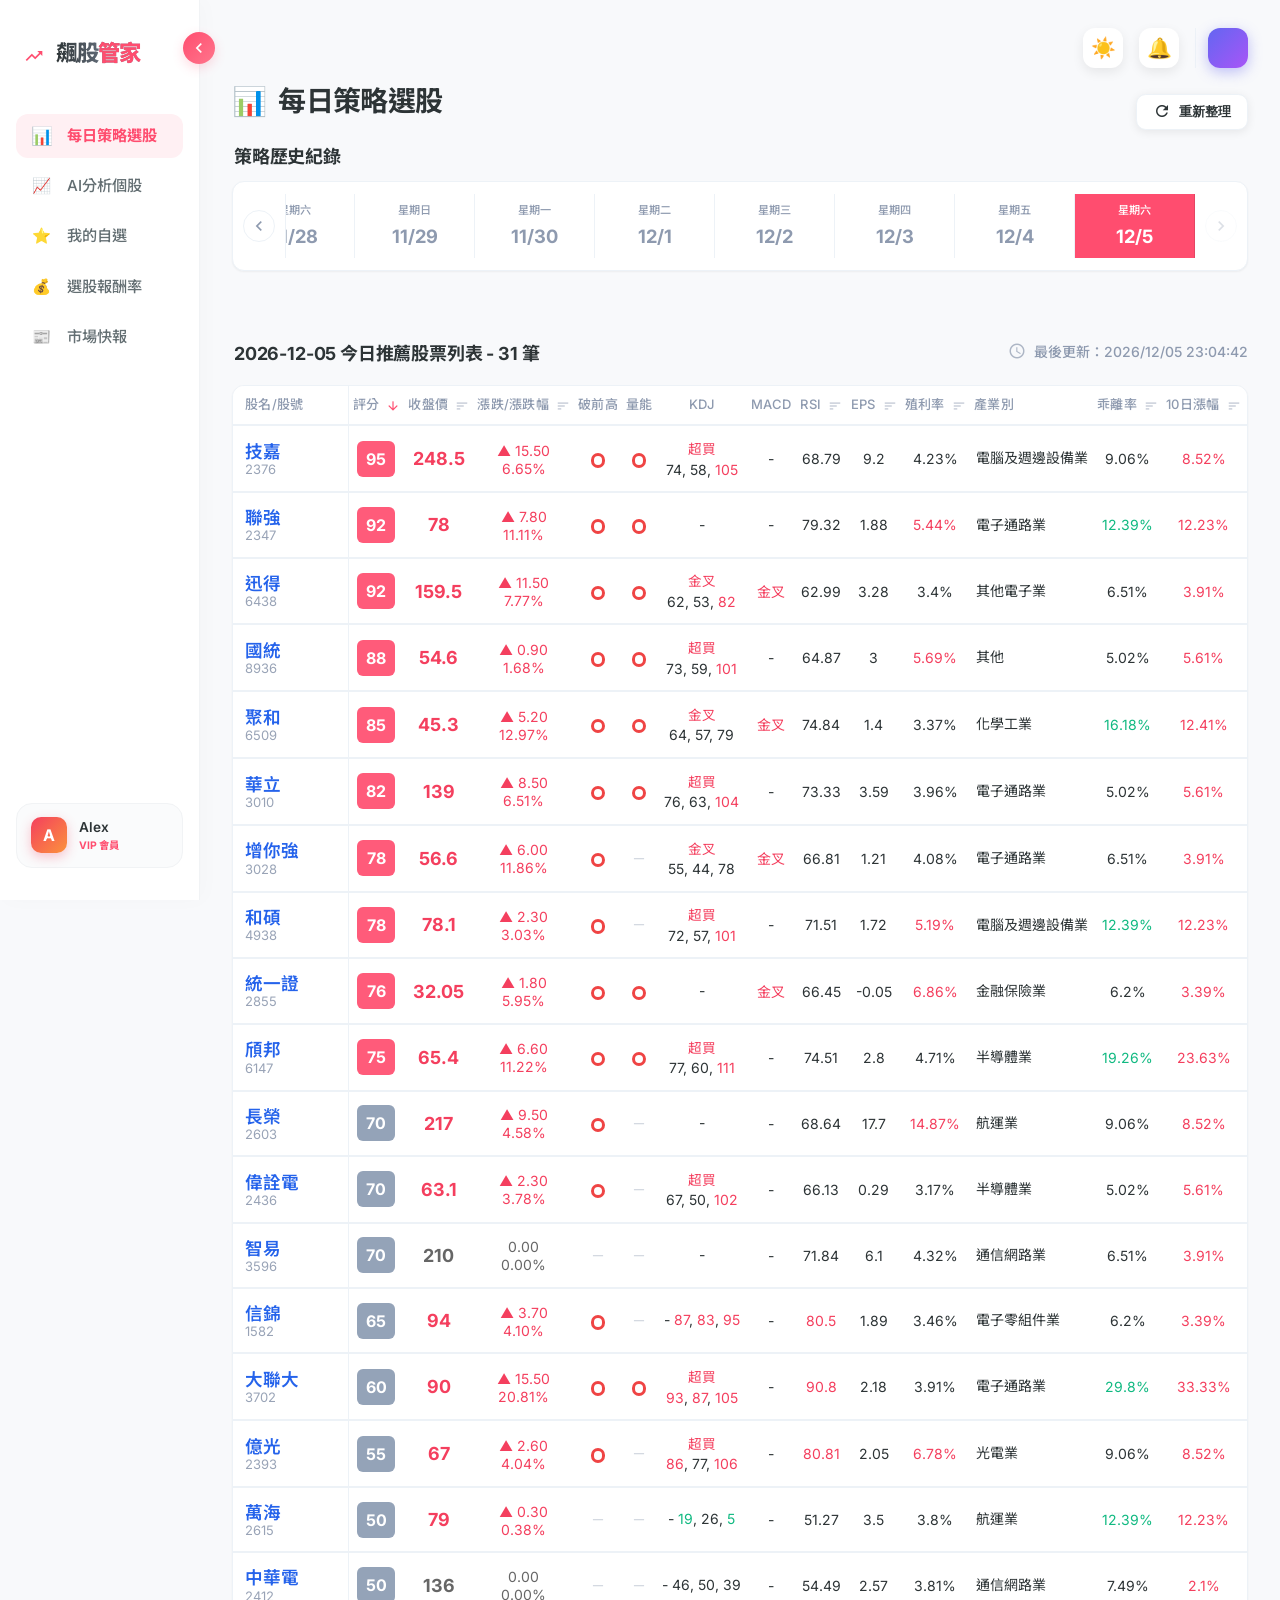
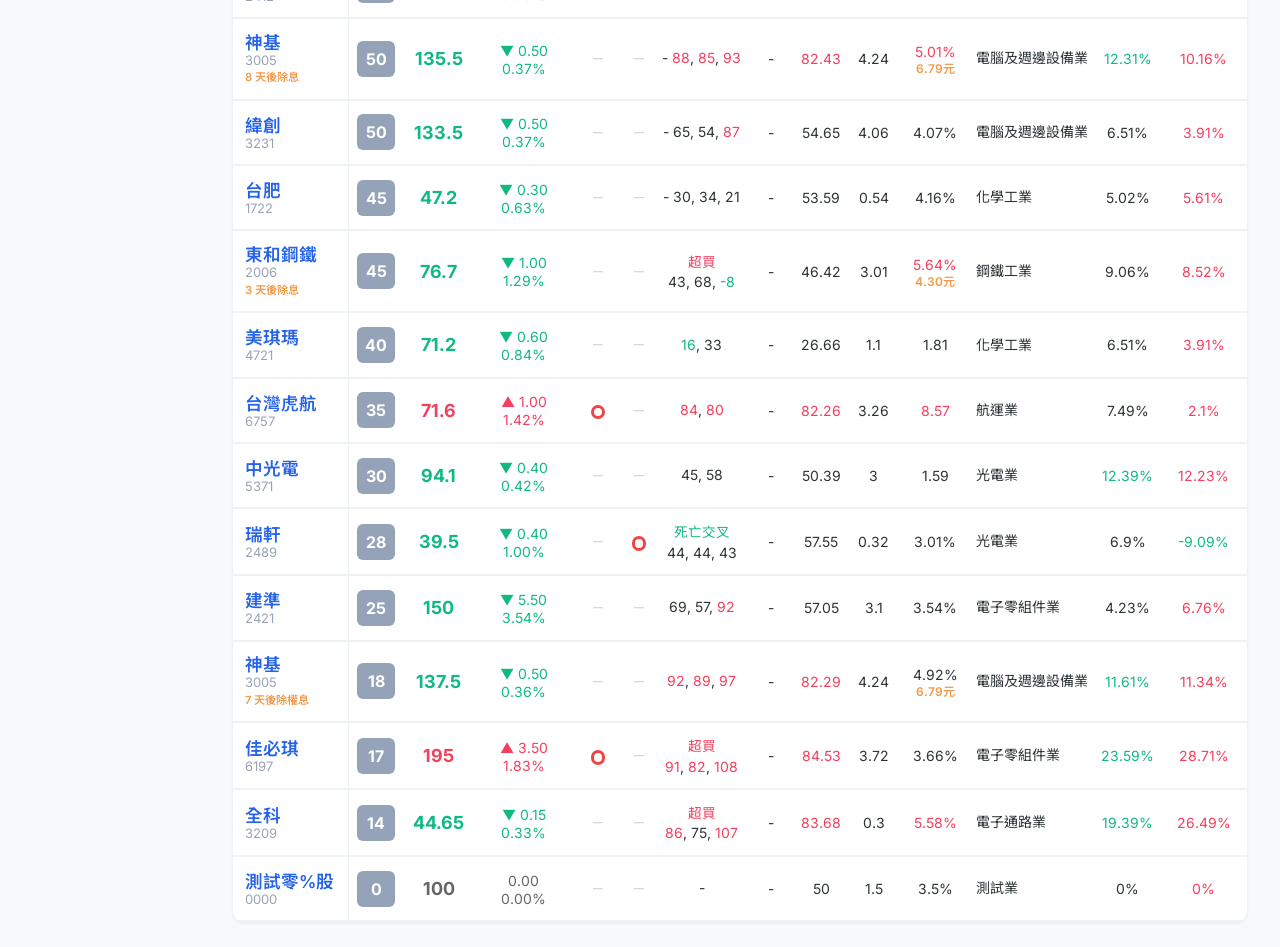
==== commit 1295b4fc: "頁面完成" ====
--- a/index.html
+++ b/index.html
@@ -12,7 +12,7 @@
     />
     <link href="https://fonts.googleapis.com/icon?family=Material+Icons" rel="stylesheet" />
     <link rel="stylesheet" href="https://cdn.jsdelivr.net/npm/swiper@11/swiper-bundle.min.css" />
-    <link rel="stylesheet" href="style.css" />
+    <link rel="stylesheet" href="css/style.css" />
   </head>
   <body class="">
     <!-- Full Screen Loader -->
@@ -31,13 +31,10 @@
       <main class="main-content">
         <!-- Dashboard Top Bar (Desktop) -->
         <div class="top-bar">
-          <div class="search-container">
-            <span class="material-icons search-icon">search</span>
-            <input type="text" placeholder="搜尋股名或代號...">
-          </div>
+
           <div class="top-actions">
-            <button class="icon-btn" id="desktop-theme-toggle"><span class="material-icons">light_mode</span></button>
-            <button class="icon-btn"><span class="material-icons">notifications</span></button>
+            <button class="icon-btn" id="desktop-theme-toggle">☀️</button>
+            <button class="icon-btn">🔔</button>
             <div class="user-profile-small">
             <a href="login.html" class="avatar-small"><span class="material-icons">logout</span></a>
             </div>
@@ -50,8 +47,8 @@
             <h2 class="logo-text">飆股<span>管家</span></h2>
           </div>
           <div class="top-actions">
-            <button class="icon-btn" id="mobile-theme-toggle"><span class="material-icons">dark_mode</span></button>
-            <button class="icon-btn"><span class="material-icons">notifications</span></button>
+            <button class="icon-btn" id="mobile-theme-toggle">🌙</button>
+            <button class="icon-btn">🔔</button>
           </div>
         </header>
 
@@ -61,8 +58,10 @@
 
           </div>
           <div class="action-area">
-            <button class="btn btn-secondary">匯出報表</button>
-            <button class="btn btn-primary" id="refresh-btn">重新整理</button>
+
+            <button class="btn btn-secondary btn-sm" id="refresh-btn">
+              <span class="material-icons">refresh</span> 重新整理
+            </button>
           </div>
         </section>
 
@@ -119,8 +118,21 @@
         </div>
       </main>
     </div>
+    <!-- Add to Favorite Confirmation Modal -->
+    <div id="favorite-modal" class="modal-overlay">
+      <div class="modal-content">
+        <span class="material-icons modal-icon">stars</span>
+        <h3>加入自選個股</h3>
+        <p id="modal-message">確定將 <strong>技嘉(2376)</strong> 加入到我的自選個股？</p>
+        <div class="modal-footer">
+          <button class="btn btn-secondary btn-sm" id="modal-cancel">取消</button>
+          <button class="btn btn-primary btn-sm" id="modal-confirm">確定加入</button>
+        </div>
+      </div>
+    </div>
+
     <script src="https://cdn.jsdelivr.net/npm/swiper@11/swiper-bundle.min.js"></script>
     <script src="components/loader.js"></script>
-    <script src="script.js"></script>
+    <script src="js/script.js"></script>
   </body>
 </html>
--- a/css/style.css
+++ b/css/style.css
@@ -0,0 +1,2102 @@
+:root {
+    /* Modern SaaS Inspired Light Mode - Warmer Tone */
+    --bg-main: #f8f9fb; /* Light soft gray from image */
+    --bg-card: #ffffff; 
+    --bg-stat: #ffffff; 
+    --text-main: #2d3436; /* Clean dark text */
+    --text-muted: #8e9aaf; /* Soft slate muted text */
+    --border: #edf2f7; 
+    --table-border: #edf2f7;
+    --primary: #ff4d6f; /* Signature Pinkish-Red from image */
+    --primary-light: #fff0f3;
+    --primary-hover: #e63958;
+    --primary-gradient: linear-gradient(135deg, #ff4d6f 0%, #ff758c 100%);
+    --up-color: #f43f5e; /* Data red - kept independent */
+    --down-color: #10b981; /* Data green - kept independent */
+    --neutral: #636e72;
+    --table-header-bg: #ffffff;
+    --sticky-bg: #ffffff;
+    --primary-shadow: rgba(255, 77, 111, 0.2);
+    --stock-name: #2563eb;
+    
+    /* Sidebar Light Theme - Clean White */
+    --sidebar-bg: #ffffff;
+    --sidebar-border: #f1f3f5;
+    --sidebar-text: #636e72;
+    --sidebar-text-hover: #ff4d6f;
+    --sidebar-user-bg: #fafbfc;
+    --sidebar-shadow: 4px 0 20px rgba(0, 0, 0, 0.02);
+    
+    /* Modern Soft Elevations */
+    --shadow-sm: 0 1px 2px 0 rgb(0 0 0 / 0.05);
+    --shadow-md: 0 4px 6px -1px rgb(0 0 0 / 0.1), 0 2px 4px -2px rgb(0 0 0 / 0.1);
+    --shadow-lg: 0 10px 15px -3px rgb(0 0 0 / 0.1), 0 4px 6px -4px rgb(0 0 0 / 0.1);
+    
+    --card-shadow: var(--shadow-sm);
+    --table-hover: #f1f5f9;
+    --table-stripe: #f8fafc;
+    --sidebar-width: 200px;
+    --sticky-bg: var(--bg-card);
+}
+
+/* Loading Overlay */
+.loading-overlay {
+    position: fixed;
+    top: 0;
+    left: 0;
+    width: 100%;
+    height: 100%;
+    background: var(--bg-main);
+    display: flex;
+    justify-content: center;
+    align-items: center;
+    z-index: 10000;
+    transition: opacity 0.5s ease, visibility 0.5s ease;
+}
+
+.loading-overlay.fade-out {
+    opacity: 0;
+    visibility: hidden;
+}
+
+.loader-content {
+    display: flex;
+    flex-direction: column;
+    align-items: center;
+    gap: 1.5rem;
+}
+
+.loader-spinner {
+    width: 48px;
+    height: 48px;
+    border: 4px solid var(--primary-light);
+    border-top: 4px solid var(--primary);
+    border-radius: 50%;
+    animation: spin 1s linear infinite;
+}
+
+.loader-text {
+    font-size: 1.5rem;
+    font-weight: 800;
+    color: var(--text-main);
+    letter-spacing: 0.1em;
+}
+
+.loader-text span {
+    color: var(--primary);
+}
+
+@keyframes spin {
+    0% { transform: rotate(0deg); }
+    100% { transform: rotate(360deg); }
+}
+
+/* Modal / Lightbox Confirmation */
+.modal-overlay {
+    position: fixed;
+    top: 0;
+    left: 0;
+    width: 100%;
+    height: 100%;
+    background: rgba(0, 0, 0, 0.3);
+    backdrop-filter: blur(10px) saturate(160%);
+    -webkit-backdrop-filter: blur(10px) saturate(160%);
+    display: flex;
+    justify-content: center;
+    align-items: center;
+    z-index: 20000;
+    opacity: 0;
+    visibility: hidden;
+    transition: all 0.3s ease;
+}
+
+.modal-overlay.active {
+    opacity: 1;
+    visibility: visible;
+}
+
+.modal-content {
+    background: var(--bg-card);
+    padding: 2.25rem;
+    border-radius: 1.5rem;
+    box-shadow: 0 20px 40px rgba(0, 0, 0, 0.15);
+    width: 90%;
+    max-width: 400px;
+    text-align: center;
+    border: 1px solid var(--border);
+    transform: scale(0.9);
+    transition: all 0.3s cubic-bezier(0.34, 1.56, 0.64, 1);
+}
+
+.modal-overlay.active .modal-content {
+    transform: scale(1);
+}
+
+.modal-icon {
+    font-size: 3rem;
+    color: var(--primary);
+    background: var(--primary-light);
+    width: 4rem;
+    height: 4rem;
+    line-height: 4rem;
+    border-radius: 50%;
+    margin-bottom: 1rem;
+    display: inline-block;
+}
+
+.modal-content h3 {
+    margin-bottom: 0.75rem;
+    font-weight: 700;
+}
+
+.modal-content p {
+    color: var(--text-muted);
+    margin-bottom: 1.75rem;
+    line-height: 1.6;
+}
+
+.modal-footer {
+    display: flex;
+    gap: 0.75rem;
+    justify-content: center;
+}
+
+
+body.dark-theme {
+    /* Dark Premium Warm Red Theme - Updated to #ff5b7a */
+    --bg-main: #0b0f19; /* Deep space black Blue-ish Tint */
+    --bg-card: #151b2c; /* Deep slate card */
+    --bg-stat: #151b2c;
+    --text-main: #f8fafc;
+    --text-muted: #94a3b8;
+    --border: rgba(255, 255, 255, 0.08); /* Minimalist border */
+    --table-border: rgba(255, 255, 255, 0.08);
+    --card-shadow: 0 10px 30px -3px rgba(0, 0, 0, 0.5);
+    --primary: #ff5b7a;
+    --primary-light: rgba(255, 91, 122, 0.1);
+    --table-header-bg: #1e2538;
+    --table-hover: rgba(255, 255, 255, 0.04);
+    --table-stripe: rgba(255, 255, 255, 0.02);
+    --sticky-bg: #151b2c;
+    --bg-dark: #080b14;
+    --primary-shadow: rgba(255, 91, 122, 0.25);
+    --up-color: #ff5b7a;
+    --stock-name: #ffb032;
+
+    /* Sidebar Dark Theme */
+    --sidebar-bg: rgba(15, 23, 42, 0.9);
+    --sidebar-border: rgba(255, 255, 255, 0.1);
+    --sidebar-text: rgba(255, 255, 255, 0.6);
+    --sidebar-text-hover: #ffffff;
+    --sidebar-user-bg: rgba(255, 255, 255, 0.05);
+    --sidebar-shadow: 10px 0 30px rgba(0, 0, 0, 0.3);
+}
+
+/* 確保全站紅色在 dark mode 都統一為 #ff5b7a */
+body.dark-theme .status-circle-red {
+    border-color: #ff5b7a !important;
+}
+
+body.dark-theme .icon-btn {
+    background: #1e2538 !important;
+    box-shadow: 0 4px 12px rgba(0, 0, 0, 0.5);
+    color: var(--text-muted);
+}
+
+body.dark-theme .icon-btn:hover {
+    background: var(--primary-light) !important;
+    color: var(--primary);
+}
+
+* {
+    margin: 0;
+    padding: 0;
+    box-sizing: border-box;
+}
+
+body {
+    font-family: 'Inter', 'Noto Sans TC', sans-serif;
+    background-color: var(--bg-main);
+    color: var(--text-main);
+    overflow-x: hidden;
+    line-height: 1.5;
+    transition: background-color 0.3s ease, color 0.3s ease;
+}
+
+.app-container {
+    display: flex;
+    min-height: 100vh;
+}
+
+/* Sidebar Styling - Red Warm Theme */
+.sidebar {
+    width: var(--sidebar-width);
+    background: var(--sidebar-bg);
+    backdrop-filter: blur(20px);
+    border-right: 1px solid var(--sidebar-border);
+    display: flex;
+    flex-direction: column;
+    padding: 2rem 1rem;
+    position: fixed;
+    height: 100vh;
+    z-index: 1000;
+    box-shadow: var(--sidebar-shadow);
+    transition: width 0.3s cubic-bezier(0.4, 0, 0.2, 1);
+}
+
+.sidebar-toggle {
+    position: absolute;
+    top: 2rem;
+    right: -16px;
+    width: 32px;
+    height: 32px;
+    background: var(--primary-gradient);
+    border: none;
+    border-radius: 50%;
+    color: white;
+    display: flex;
+    align-items: center;
+    justify-content: center;
+    cursor: pointer;
+    box-shadow: 0 4px 12px var(--primary-shadow);
+    z-index: 1001;
+    transition: transform 0.3s ease, background 0.2s;
+}
+
+.sidebar-toggle span {
+    font-size: 20px;
+}
+
+/* Sidebar Collapsed State Logic */
+.sidebar-collapsed .sidebar {
+    width: 70px;
+}
+
+.sidebar-collapsed .sidebar-toggle {
+    transform: rotate(180deg);
+    right: -16px;
+}
+
+.sidebar-collapsed .logo-text,
+.sidebar-collapsed .user-info,
+.sidebar-collapsed .nav-item span:not(.icon) {
+    display: none;
+}
+
+.sidebar-collapsed .nav-item {
+    justify-content: center;
+    padding: 0;
+    width: 44px;
+    margin: 0 auto;
+}
+
+.sidebar-collapsed .nav-item:hover {
+    transform: none;
+}
+
+.sidebar-collapsed .main-content {
+    margin-left: 70px;
+}
+
+/* Sidebar Tooltip (Collapsed State) */
+.sidebar-collapsed .nav-menu {
+    position: relative;
+    overflow: visible;
+}
+
+.sidebar-collapsed .nav-item {
+    position: relative;
+    overflow: visible;
+}
+
+.sidebar-collapsed .nav-item::before {
+    content: attr(data-tooltip);
+    position: absolute;
+    left: calc(100% + 15px);
+    top: 50%;
+    transform: translateY(-50%) translateX(-10px);
+    background: #1e293b;
+    color: white;
+    padding: 0.5rem 0.85rem;
+    border-radius: 6px;
+    font-size: 0.8rem;
+    font-weight: 500;
+    white-space: nowrap;
+    opacity: 0;
+    visibility: hidden;
+    pointer-events: none;
+    transition: all 0.25s cubic-bezier(0.4, 0, 0.2, 1);
+    box-shadow: 0 10px 15px -3px rgba(0, 0, 0, 0.2);
+    z-index: 10000;
+}
+
+.sidebar-collapsed .nav-item::after {
+    content: '';
+    position: absolute;
+    left: calc(100% + 8px);
+    top: 50%;
+    transform: translateY(-50%) translateX(-10px);
+    border-width: 5px;
+    border-style: solid;
+    border-color: transparent #1e293b transparent transparent;
+    opacity: 0;
+    visibility: hidden;
+    pointer-events: none;
+    transition: all 0.25s cubic-bezier(0.4, 0, 0.2, 1);
+    z-index: 10000;
+}
+
+.sidebar-collapsed .nav-item:hover::before,
+.sidebar-collapsed .nav-item:hover::after {
+    opacity: 1;
+    visibility: visible;
+    transform: translateY(-50%) translateX(0);
+}
+
+/* Dark Theme Tooltip Adjustments */
+body.dark-theme .sidebar-collapsed .nav-item::before {
+    background: var(--primary);
+}
+body.dark-theme .sidebar-collapsed .nav-item::after {
+    border-color: transparent var(--primary) transparent transparent;
+}
+
+
+.logo-container {
+    display: flex;
+    align-items: center;
+    gap: 0.75rem;
+    margin-bottom: 2.5rem;
+    padding-left: 0.5rem;
+}
+
+.logo-icon {
+    font-size: 1.75rem;
+    color: var(--primary);
+    filter: none;
+}
+
+.logo-text {
+    font-size: 1.4rem;
+    font-weight: 800;
+    letter-spacing: -0.05em;
+    color: var(--text-main);
+    white-space: nowrap;
+}
+
+body.dark-theme .logo-text {
+    background: linear-gradient(to right, #ffffff, #94a3b8);
+    -webkit-background-clip: text;
+    background-clip: text;
+    -webkit-text-fill-color: transparent;
+}
+
+body:not(.dark-theme) .logo-text {
+    background: linear-gradient(to right, var(--text-main), var(--text-muted));
+    -webkit-background-clip: text;
+    background-clip: text;
+    -webkit-text-fill-color: transparent;
+}
+
+.logo-text span {
+    color: var(--primary);
+    -webkit-text-fill-color: var(--primary);
+}
+
+.nav-menu {
+    flex: 1;
+    display: flex;
+    flex-direction: column;
+    gap: 0.4rem;
+}
+
+.nav-item {
+    display: flex;
+    align-items: center;
+    gap: 1rem;
+    padding: 0 1rem;
+    height: 44px;
+    box-sizing: border-box;
+    text-decoration: none;
+    color: var(--sidebar-text);
+    border-radius: 0.75rem;
+    transition: all 0.3s cubic-bezier(0.4, 0, 0.2, 1);
+    font-size: 0.95rem;
+    font-weight: 500;
+    white-space: nowrap;
+}
+
+.nav-item:hover {
+    background-color: var(--sidebar-user-bg);
+    color: var(--sidebar-text-hover);
+    transform: translateX(4px);
+}
+
+.nav-item.active {
+    background: var(--primary-light);
+    color: var(--primary);
+    box-shadow: none;
+    font-weight: 700;
+}
+
+.nav-item.active .icon {
+    transform: scale(1.15);
+}
+
+.sidebar-collapsed .nav-item .icon {
+    font-size: 1.25rem;
+    margin: 0;
+    display: flex;
+    align-items: center;
+    justify-content: center;
+}
+
+.user-profile {
+    margin-top: auto;
+    padding: 0.85rem;
+    background: var(--sidebar-user-bg);
+    border-radius: 1rem;
+    display: flex;
+    align-items: center;
+    gap: 0.75rem;
+    border: 1px solid var(--sidebar-border);
+}
+
+.sidebar-collapsed .user-profile {
+    padding: 0;
+    background: transparent;
+    border: none;
+    justify-content: center;
+}
+
+.avatar {
+    width: 2.25rem;
+    height: 2.25rem;
+    background: linear-gradient(135deg, #f43f5e, #fb923c);
+    border-radius: 10px;
+    display: flex;
+    align-items: center;
+    justify-content: center;
+    font-weight: 700;
+    color: #fff;
+    box-shadow: 0 4px 12px rgba(244, 63, 94, 0.3);
+    flex-shrink: 0;
+}
+
+.sidebar-collapsed .avatar {
+    width: 40px;
+    height: 40px;
+    margin: 0 auto;
+}
+
+.user-info .user-name {
+    font-weight: 600;
+    font-size: 0.85rem;
+    color: var(--text-main);
+    white-space: nowrap;
+}
+
+.user-info .user-status {
+    font-size: 0.65rem;
+    color: var(--primary);
+    font-weight: 700;
+    text-transform: uppercase;
+    white-space: nowrap;
+}
+
+/* Main Content Area */
+.main-content {
+    margin-left: var(--sidebar-width);
+    padding: 1.5rem;
+    flex: 1;
+    min-width: 0; /* Important for flex-shrink on child overflow */
+    width: auto;
+    transition: all 0.3s ease;
+    overflow-x: hidden; /* Prevent horizontal scroll on the whole content block */
+}
+
+/* Top Bar */
+.top-bar {
+    display: flex;
+    align-items: center;
+    justify-content: flex-end;
+    margin-bottom: 0.5rem;
+    gap: 1.5rem; padding: 0.25rem 0; /* 更扁的 header */
+}
+
+.search-container {
+    position: relative;
+    flex: 1;
+    max-width: 460px;
+}
+
+.material-icons {
+    vertical-align: middle;
+    font-size: 1.25rem;
+}
+
+.search-icon {
+    position: absolute;
+    left: 1.25rem;
+    top: 50%;
+    transform: translateY(-50%);
+    color: var(--text-muted);
+}
+
+.search-container input {
+    width: 100%;
+    background-color: var(--bg-card);
+    border: 1px solid var(--border);
+    padding: 0.75rem 1rem 0.75rem 3rem;
+    border-radius: 1rem;
+    color: var(--text-main);
+    outline: none;
+    transition: all 0.3s;
+}
+
+.search-container input:focus {
+    border-color: var(--primary);
+    box-shadow: 0 0 0 4px var(--primary-shadow);
+    background-color: var(--bg-card);
+}
+
+/* Consolidate table header background logic later in the file */
+
+.top-actions {
+    display: flex;
+    align-items: center;
+    gap: 1.25rem;
+}
+
+.icon-btn {
+    width: 2.5rem;
+    height: 2.5rem;
+    border-radius: 0.75rem;
+    border: none !important;
+    background: #ffffff;
+    color: var(--text-main);
+    display: flex;
+    align-items: center;
+    justify-content: center;
+    cursor: pointer;
+    transition: all 0.2s;
+    box-shadow: 0 4px 12px rgba(0, 0, 0, 0.08);
+    font-size: 1.25em;
+}
+
+.icon-btn:hover {
+    color: var(--primary);
+    background: var(--primary-light);
+}
+
+.user-profile-small {
+    padding-left: 0.75rem;
+    border-left: 1px solid var(--border);
+}
+
+.avatar-small {
+    width: 2.5rem;
+    height: 2.5rem;
+    background: linear-gradient(135deg, #6366f1, #a855f7); /* Indigo to Purple */
+    border-radius: 12px;
+    box-shadow: 0 4px 14px rgba(99, 102, 241, 0.4);
+    display: flex;
+    align-items: center;
+    justify-content: center;
+    font-weight: 700;
+    color: white;
+    cursor: pointer;
+    text-decoration: none;
+}
+
+.market-status {
+    display: flex;
+    gap: 2.5rem;
+}
+
+.index-item {
+    display: flex;
+    flex-direction: column;
+}
+
+.index-item .label {
+    font-size: 0.7rem;
+    color: var(--text-muted);
+    text-transform: uppercase;
+    letter-spacing: 0.1em;
+    font-weight: 600;
+    margin-bottom: 0.25rem;
+}
+
+.index-item .value {
+    font-weight: 700;
+    font-size: 1rem;
+}
+
+.top-actions {
+    display: flex;
+    gap: 1rem;
+}
+
+/* Redundant definitions removed to prevent layout conflicts */
+
+/* Content Header */
+.content-header {
+    display: flex;
+    justify-content: space-between;
+    align-items: flex-end;
+    margin-bottom: 1rem;
+}
+
+.title-area h2 {
+    font-size: 1.75rem;
+    font-weight: 700;
+    color: var(--text-main);
+    letter-spacing: -0.025em;
+    margin-bottom: 0.5rem;
+    display: flex;
+    align-items: center;
+    gap: 0.75rem;
+}
+
+.subtitle {
+    color: var(--text-muted);
+    font-size: 0.95rem;
+}
+
+.action-area {
+    display: flex;
+    gap: 1rem;
+}
+
+.btn {
+    padding: 0.75rem 1.5rem;
+    border-radius: 0.75rem;
+    font-weight: 600;
+    cursor: pointer;
+    transition: all 0.3s;
+    border: none;
+    font-size: 0.9rem;
+    display: inline-flex;
+    align-items: center;
+    justify-content: center;
+    gap: 0.5rem;
+}
+
+.btn-sm {
+    padding: 0.5rem 1rem;
+    font-size: 0.8rem;
+    border-radius: 0.6rem;
+}
+
+.btn-sm .material-icons {
+    font-size: 1.1rem;
+}
+
+.btn-primary {
+    background: var(--primary-gradient);
+    color: white;
+    border: none;
+    box-shadow: var(--shadow-2);
+}
+
+.btn-primary:hover {
+    background: var(--primary-hover);
+    transform: translateY(-2px);
+    box-shadow: var(--shadow-3);
+}
+
+.btn-secondary {
+    background: #ffffff;
+    color: var(--text-main);
+    border: 1px solid var(--border);
+    box-shadow: 0 2px 10px rgba(0, 0, 0, 0.08);
+}
+
+.btn-secondary:hover {
+    background: var(--bg-dark);
+    transform: translateY(-1px);
+    box-shadow: var(--shadow-2);
+}
+
+/* Stats Grid */
+.stats-grid {
+    display: grid;
+    grid-template-columns: repeat(auto-fit, minmax(260px, 1fr));
+    gap: 1.25rem;
+    margin-bottom: 2.5rem;
+}
+
+.stat-card {
+    background: var(--bg-stat);
+    padding: 1.5rem;
+    border-radius: 1.25rem;
+    border: 1px solid var(--border);
+    box-shadow: var(--shadow-1);
+    transition: all 0.3s cubic-bezier(0.4, 0, 0.2, 1);
+}
+
+.stat-card:hover {
+    transform: translateY(-5px);
+    box-shadow: var(--shadow-3);
+    border-color: var(--primary);
+}
+
+.stat-label {
+    font-size: 0.85rem;
+    font-weight: 600;
+    color: var(--text-muted);
+    margin-bottom: 0.75rem;
+}
+
+.stat-value {
+    font-size: 1.75rem;
+    font-weight: 800;
+    margin-bottom: 0.5rem;
+    color: var(--text-main);
+}
+
+.stat-desc {
+    font-size: 0.85rem;
+    font-weight: 500;
+}
+
+.confidence-bar {
+    width: 100%;
+    height: 8px;
+    background: rgba(255, 255, 255, 0.08);
+    border-radius: 4px;
+    margin-top: 1.25rem;
+    overflow: hidden;
+}
+
+.confidence-bar .fill {
+    height: 100%;
+    background: var(--primary-gradient);
+    border-radius: 4px;
+    box-shadow: 0 0 10px var(--primary-shadow);
+}
+
+/* Strategy History Section */
+.history-section.calendar-style {
+    margin-bottom: 2.5rem;
+}
+
+.calendar-nav-title,
+.table-section-title {
+    text-align: left;
+    font-size: 1.125rem;
+    margin-bottom: 0.85rem;
+    line-height: 1.2;
+    letter-spacing: -0.01em;
+    color: var(--text-main);
+    font-weight: 700;
+    padding-left: 0.125rem;
+}
+
+.table-section-title {
+    margin-top: 2rem;
+}
+
+.calendar-controls-wrapper {
+    display: flex;
+    align-items: center;
+    position: relative;
+    padding: 0.75rem 10px;
+    gap: 10px;
+    background-color: var(--bg-card);
+    border-radius: 0.75rem;
+    border: 1px solid var(--border);
+    box-shadow: var(--shadow-sm);
+    max-width: 100%;
+}
+
+.calendar-container {
+    flex: 1;
+    overflow: hidden;
+    position: relative;
+    margin: 0 auto;
+}
+
+.nav-arrow::after {
+    display: none; /* Hide default Swiper icons */
+}
+
+.nav-arrow {
+    background: var(--bg-card);
+    border: 1px solid var(--border);
+    color: var(--text-muted);
+    cursor: pointer;
+    flex-shrink: 0;
+    width: 32px;
+    height: 32px;
+    border-radius: 50%;
+    display: flex;
+    align-items: center;
+    justify-content: center;
+    transition: all 0.2s;
+    z-index: 10;
+}
+
+.nav-arrow.swiper-button-prev,
+.nav-arrow.swiper-button-next {
+    position: static;
+    margin-top: 0;
+}
+
+.nav-arrow.swiper-button-prev { order: 1; }
+.calendar-container { order: 2; }
+.nav-arrow.swiper-button-next { order: 3; }
+.nav-arrow.swiper-button-disabled {
+    opacity: 0.3;
+    pointer-events: none;
+}
+
+.history-grid {
+    display: flex;
+    width: 100%;
+}
+
+.history-grid::-webkit-scrollbar { display: none; }
+
+.history-day {
+    flex: 0 0 auto;
+    width: 100%;
+    height: 64px;
+    display: flex;
+    flex-direction: column;
+    align-items: center;
+    justify-content: center;
+    border: none;
+    border-right: 1px solid var(--border); /* Only separator line */
+    margin-left: 0;
+    color: var(--text-muted);
+    cursor: pointer;
+    transition: all 0.2s;
+    user-select: none;
+    background: transparent; /* Inherit from container */
+}
+
+.calendar-container {
+    flex: 1;
+    overflow: hidden;
+    position: relative;
+    margin: 0 auto;
+    border-left: 1px solid var(--border); /* Start line for the first item */
+}
+
+.history-day:first-child {
+    margin-left: 0;
+}
+
+.swiper-slide {
+    width: 120px !important;
+}
+
+.day-name {
+    font-size: 0.7rem;
+    margin-bottom: 4px;
+    font-weight: 500;
+}
+
+.day-date {
+    font-size: 1.15rem;
+    font-weight: 700;
+}
+
+.history-day.active {
+    background: var(--primary) !important; 
+    color: #fff !important;
+    border-right-color: rgba(0,0,0,0.1);
+}
+
+.history-day:not(.active):hover {
+    background: var(--table-hover);
+}
+
+/* Table Section */
+.table-container {
+    background-color: var(--bg-card);
+    border-radius: 0.75rem;
+    border: 1px solid var(--border);
+    overflow: hidden;
+    box-shadow: var(--shadow-sm);
+    width: 100%;
+}
+
+.table-header-tools {
+    padding: 1rem 1.5rem; /* More compact header tools */
+    background: var(--bg-card);
+    border-bottom: 1px solid var(--border);
+    display: flex;
+    justify-content: space-between;
+    align-items: center;
+}
+
+.filters {
+    display: flex;
+    gap: 1rem;
+}
+
+.filters select {
+    background: var(--bg-dark);
+    border: 1px solid var(--border);
+    color: var(--text-main);
+    padding: 0.5rem 1rem;
+    border-radius: 0.5rem;
+    font-size: 0.85rem;
+    font-weight: 500;
+    outline: none;
+}
+
+.scroll-wrapper {
+    overflow-x: auto;
+}
+
+table {
+    width: 100%;
+    border-collapse: collapse;
+    text-align: left;
+    font-size: 0.85rem; 
+}
+
+thead th {
+    padding: 0.6rem 0.25rem;
+    color: var(--text-muted);
+    font-weight: 500;
+    font-size: 0.813rem;
+    text-transform: uppercase;
+    letter-spacing: 0.02em;
+    border-bottom: 2px solid var(--border);
+    white-space: nowrap;
+    background-color: var(--table-header-bg) !important;
+    position: sticky;
+    top: 0;
+    z-index: 20;
+}
+
+/* Ensure sticky columns have higher z-index and solid background to handle horizontal scrolling */
+thead th.sticky-col-1 {
+    z-index: 30 !important;
+    background-color: var(--table-header-bg) !important;
+}
+
+thead th.sortable {
+    cursor: pointer;
+    user-select: none;
+    transition: background-color 0.2s;
+}
+
+thead th.sortable:hover {
+    background-color: var(--table-hover);
+    color: var(--primary);
+}
+
+.sort-icon {
+    font-size: 14px !important;
+    vertical-align: middle;
+    margin-left: 4px;
+    opacity: 0.6;
+}
+
+th.sortable:hover .sort-icon,
+th.sort-asc .sort-icon,
+th.sort-desc .sort-icon {
+    opacity: 1;
+    color: var(--primary);
+}
+
+th.sort-asc .sort-icon::after {
+    display: none; /* Just a marker */
+}
+
+tbody td {
+    padding: 0.8rem 0.35rem;
+    white-space: nowrap;
+    font-size: 0.875rem;
+    color: var(--text-main);
+    border-bottom: 1px solid transparent; /* Hide default faint borders */
+}
+
+/* Removed default tr striping for group-based tables */
+.stock-group tr {
+    background-color: transparent !important;
+}
+
+/* Stock Group (tbody) Styling */
+.stock-group {
+    border-bottom: 2px solid var(--border) !important;
+    transition: background-color 0.2s;
+}
+
+/* Hover Entire Group */
+.stock-group:hover td,
+.stock-group:hover td.sticky-col-1 {
+    background-color: var(--table-hover) !important;
+}
+
+/* AI Analysis Reason Row - Default Light */
+tbody tr.analysis-row td {
+    background-color: #ffffff; /* White background for the analysis box */
+    padding: 0.5rem 1rem !important;
+    white-space: normal;
+    border-top: 1px solid var(--table-border);
+    border-bottom: none; /* Let the tbody group border handle this */
+}
+
+/* Dark Theme Overrides */
+body.dark-theme tr.analysis-row td {
+    background-color: rgba(255, 255, 255, 0.03);
+}
+
+/* Ensure sticky columns and analysis cells follow group hover with identical priority */
+.stock-group:hover tr td,
+.stock-group:hover td.sticky-col-1 {
+    background-color: var(--table-hover) !important;
+}
+
+.analysis-text {
+    font-size: 0.938rem;
+    color: var(--text-muted);
+    line-height: 1.7;
+    display: flex;
+    flex-direction: column; /* Force vertical stacking */
+    padding: 0.25rem 0; /* Vertical spacing handled by TD padding */
+    max-width: 100%;
+}
+
+@media (min-width: 600px) {
+    .analysis-text {
+        max-width: 800px;
+    }
+}
+
+.analysis-text strong {
+    color: var(--text-main);
+    margin-bottom: 4px; /* Space between title and description */
+    font-weight: 700;
+}
+
+/* Priority Stars */
+.star-rating {
+    color: #ffb800; /* Rich gold */
+    display: flex;
+    justify-content: center;
+    gap: 1px;
+}
+
+.star-rating .material-icons {
+    font-size: 1.1rem;
+}
+
+.star-rating .muted-star {
+    color: var(--border);
+}
+
+.sticky-col-1 {
+    position: sticky;
+    z-index: 20;
+    background-color: var(--bg-card);
+    vertical-align: middle; /* Center content in rowspanned cells */
+    transition: background-color 0.2s ease;
+}
+
+.sticky-col-1 {
+    left: 0;
+    width: 115px;
+    min-width: 115px;
+    max-width: 115px;
+    text-align: left;
+    padding-left: 0.75rem !important;
+    padding-right: 0.5rem !important;
+    border-right: 1px solid var(--table-border);
+    box-sizing: border-box;
+    z-index: 20;
+    position: sticky;
+}
+
+.sticky-col-1::after {
+    content: "";
+    position: absolute;
+    top: 0;
+    right: -15px;
+    width: 15px;
+    height: 100%;
+    background: linear-gradient(to right, rgba(0, 0, 0, 0.1) 0%, transparent 100%);
+    pointer-events: none;
+    opacity: 0;
+    transition: opacity 0.3s ease;
+}
+
+.is-scrolled .sticky-col-1::after {
+    opacity: 1;
+}
+
+/* Ensure sticky columns have solid background on striped rows and themes */
+tbody td.sticky-col-1 {
+    background-color: var(--sticky-bg);
+}
+
+/* Ensure AI analysis rows don't break sticky behavior */
+tbody tr.analysis-row td.sticky-col-1 {
+    background-color: var(--bg-card) !important;
+}
+
+body.dark-theme tr.analysis-row td.sticky-col-1 {
+    background-color: var(--bg-card) !important;
+}
+
+tr.stock-row:hover td,
+tr.stock-row:hover td.sticky-col-1 {
+    background-color: var(--table-hover) !important;
+}
+
+.lg-text {
+    font-size: 1.125rem;
+    font-weight: 700;
+}
+
+.price-text {
+    color: #333;
+    font-weight: 700;
+    font-size: 1.125rem;
+}
+
+body.dark-theme .price-text {
+    color: #f8fafc;
+}
+
+tbody td small {
+    font-size: 0.875rem;
+    display: block;
+    margin-top: 0;
+    line-height: 1.2;
+}
+
+/* 漲跌/漲跌幅欄位兩行靠近 */
+tbody td.lg-text {
+    line-height: 1.5;
+}
+
+.text-center {
+    text-align: center;
+}
+
+.kdj-cell-wrapper {
+    display: flex;
+    flex-direction: column;
+    align-items: center;
+    gap: 2px;
+}
+
+.signal-tag {
+    font-weight: 400;
+    font-size: 0.85rem;
+    display: block;
+}
+
+.kdj-values {
+    line-height: 1.2;
+}
+
+/* Specific Element Styling */
+.stock-id {
+    display: block;
+    font-size: 0.813rem;
+    color: var(--text-muted);
+    line-height: 1.1;
+}
+
+.stock-name {
+    font-weight: 600;
+    color: var(--stock-name);
+    font-size: 1.1rem;
+    text-decoration: none;
+    line-height: 1.2;
+    white-space: nowrap;
+}
+
+.stock-link {
+    text-decoration: none;
+    display: flex;
+    flex-direction: column;
+    gap: 0;
+    transition: filter 0.2s;
+}
+
+.stock-link .stock-id {
+    color: var(--text-muted);
+    text-decoration: none;
+    opacity: 0.9;
+}
+
+.stock-link:hover {
+    filter: brightness(1.2);
+}
+
+.confidence-score {
+    display: inline-flex;
+    align-items: center;
+    justify-content: center;
+    width: 38px; /* Slightly wider to fit 3 digits comfortably */
+    height: 36px;
+    background-color: #94a3b8; /* Richer Slate Gray */
+    color: #ffffff !important;
+    font-size: 1rem; /* Smaller font for 100 */
+    font-weight: 700;
+    border-radius: 6px;
+    font-family: 'Inter', sans-serif;
+    line-height: 1;
+    text-align: center;
+}
+
+.confidence-score.up {
+    background-color: #ff5b7a !important; /* Richer Coral Red */
+    color: #ffffff !important;
+}
+
+.confidence-score.down {
+    background-color: var(--down-color) !important;
+    color: #ffffff !important;
+}
+
+.unit-label {
+    display: inline-block;
+    margin-left: 2px;
+}
+
+.badge {
+    padding: 0.25rem 0.6rem;
+    border-radius: 0.5rem;
+    font-size: 0.75rem;
+    font-weight: 700;
+}
+
+.up { 
+    color: var(--up-color); 
+}
+.down { 
+    color: var(--down-color); 
+}
+.neutral {
+    color: #666;
+}
+
+.dividend-tag {
+    font-size: 0.7rem;
+    color: #f2994a; /* Orange for dividend info */
+    font-weight: 600;
+    margin-top: 2px;
+}
+
+.dividend-amount {
+    color: #f2994a;
+    font-size: 0.75rem;
+    font-weight: 600;
+}
+
+
+
+.add-btn {
+    background-color: var(--border);
+    border: 1px solid var(--border);
+    color: var(--text-main);
+    width: 24px;
+    height: 24px;
+    border-radius: 4px;
+    cursor: pointer;
+    font-size: 1.1rem;
+    display: flex;
+    align-items: center;
+    justify-content: center;
+    transition: all 0.2s;
+    margin: 0 auto;
+    font-weight: 600;
+}
+
+/* Redundant light-theme block removed as variables handle it */
+
+.add-btn:hover {
+    background-color: #e3e6ef;
+    border-color: #bbbfc9;
+}
+
+.add-btn.liked {
+    color: #ff333a;
+    background-color: rgba(255, 51, 58, 0.05);
+    border-color: rgba(255, 51, 58, 0.2);
+}
+
+.add-btn.liked .material-icons {
+    font-size: 1rem;
+}
+
+.delete-btn {
+    color: var(--text-muted);
+}
+
+.delete-btn:hover {
+    color: #ff333a;
+    background-color: rgba(255, 51, 58, 0.05);
+    border-color: rgba(255, 51, 58, 0.2);
+}
+
+.delete-btn .material-icons {
+    font-size: 1.2rem;
+}
+
+.badge-red { 
+    background: rgba(242, 54, 69, 0.1); 
+    color: var(--up-color); 
+    border: 1px solid rgba(242, 54, 69, 0.2); 
+}
+
+.badge-circle {
+    display: inline-block;
+    width: 0.8rem;
+    height: 0.8rem;
+    border-radius: 50%;
+    border: 3px solid var(--up-color);
+    background-color: transparent;
+    vertical-align: middle;
+}
+
+/* Scrollbar Styling */
+::-webkit-scrollbar {
+    width: 8px;
+    height: 8px;
+}
+
+::-webkit-scrollbar-track {
+    background: var(--bg-dark);
+}
+
+::-webkit-scrollbar-thumb {
+    background: rgba(255, 255, 255, 0.1);
+    border-radius: 4px;
+}
+
+::-webkit-scrollbar-thumb:hover {
+    background: rgba(255, 255, 255, 0.2);
+}
+
+/* Desktop/Mobile element visiblity */
+.mobile-bottom-nav, .mobile-header {
+    display: none;
+}
+
+/* Mobile Responsive Utility Refinement */
+@media (max-width: 1400px) {
+    .stats-grid {
+        grid-template-columns: repeat(auto-fit, minmax(280px, 1fr));
+    }
+}
+
+/* Ultra-Wide Screen Optimization */
+@media (min-width: 1441px) {
+    .main-content {
+        padding: 2rem 3rem;
+    }
+    
+    .stats-grid {
+        grid-template-columns: repeat(4, 1fr); /* Force 4 columns for balanced look */
+        max-width: 100%;
+    }
+    
+    table {
+        font-size: 0.875rem;
+    }
+    
+    tbody td {
+        padding: 0.9rem 0.75rem;
+    }
+    
+    .sticky-col-1 {
+        width: 115px;
+        min-width: 115px;
+        max-width: 115px;
+    }
+}
+
+@media (max-width: 1440px) {
+    .main-content {
+        padding: 1.5rem 2rem;
+    }
+}
+
+@media (max-width: 1024px) {
+    .sidebar {
+        width: 70px;
+        padding: 2rem 0.5rem;
+    }
+    .logo-text, .user-info, .nav-item span:not(.icon) {
+        display: none;
+    }
+    .nav-item {
+        justify-content: center;
+        padding: 0.8rem;
+    }
+    .main-content {
+        margin-left: 70px;
+        padding: 1.5rem 2rem;
+    }
+}
+
+@media (max-width: 900px) {
+    .main-content {
+        padding: 1.5rem 2rem;
+    }
+    .stats-grid {
+        grid-template-columns: repeat(auto-fit, minmax(240px, 1fr));
+        gap: 1rem;
+    }
+    .top-bar {
+        flex-direction: column;
+        align-items: flex-start;
+        gap: 1.5rem;
+    }
+    .market-status {
+        width: 100%;
+        justify-content: space-between;
+    }
+}
+
+/* Phone Styles */
+@media (max-width: 600px) {
+    .sidebar {
+        display: none;
+    }
+    
+    .mobile-header {
+        display: flex;
+        justify-content: space-between;
+        align-items: center;
+        padding: 1rem 1.25rem;
+        background: var(--bg-card);
+        backdrop-filter: blur(10px);
+        position: sticky;
+        top: 0;
+        z-index: 100;
+        border-bottom: 1px solid var(--border);
+    }
+
+    .top-bar {
+        display: none;
+    }
+
+    .main-content {
+        margin-left: 0;
+        padding: 1.5rem 2rem;
+        padding-bottom: 90px;
+        width: 100%;
+        overflow-x: hidden;
+    }
+
+    .stats-grid {
+        grid-template-columns: 1fr;
+        gap: 1rem;
+    }
+
+    .history-section.calendar-style {
+        margin-bottom: 1.5rem;
+    }
+
+    .table-header-tools {
+        padding: 1rem;
+    }
+
+    .filters {
+        flex-wrap: wrap;
+    }
+
+    .filters select {
+        flex: 1;
+        min-width: 120px;
+    }
+}
+
+/* Extra optimization for very narrow screens */
+@media (max-width: 380px) {
+    .stats-grid {
+        grid-template-columns: 1fr;
+    }
+}
+
+/* Login Page Styles */
+.login-page {
+    background-color: var(--bg-main);
+    display: flex;
+    justify-content: center;
+    align-items: center;
+    min-height: 100vh;
+    padding: 2rem;
+    margin: 0;
+}
+
+.login-container {
+    width: 100%;
+    max-width: 440px;
+    display: flex;
+    flex-direction: column;
+    align-items: center;
+    animation: fadeIn 0.8s ease;
+}
+
+.login-card {
+    background: var(--bg-card);
+    border-radius: 1.5rem;
+    padding: 3rem 2.5rem;
+    width: 100%;
+    box-shadow: 0 10px 40px rgba(0, 0, 0, 0.05);
+    border: 1px solid var(--border);
+    margin-bottom: 2rem;
+    display: flex;
+    flex-direction: column;
+    align-items: center;
+}
+
+.login-logo {
+    display: flex;
+    align-items: center;
+    gap: 0.75rem;
+    margin-bottom: 2.5rem;
+}
+
+.login-logo .logo-icon {
+    font-size: 2rem;
+    color: var(--primary);
+    filter: drop-shadow(0 0 12px var(--primary-shadow));
+}
+
+.login-logo .logo-text {
+    font-size: 1.75rem;
+    font-weight: 800;
+    color: var(--text-main);
+    margin: 0;
+    letter-spacing: -0.02em;
+}
+
+.login-logo .logo-text span {
+    color: var(--primary);
+}
+
+.login-header {
+    text-align: center;
+    margin-bottom: 2.5rem;
+}
+
+.login-header h2 {
+    font-size: 1.5rem;
+    font-weight: 700;
+    color: var(--text-main);
+    margin-bottom: 0.5rem;
+}
+
+.login-header p {
+    color: var(--text-muted);
+    font-size: 0.95rem;
+}
+
+.login-actions {
+    width: 100%;
+    display: flex;
+    flex-direction: column;
+    gap: 1.25rem;
+}
+
+.google-sso-btn {
+    display: flex;
+    align-items: center;
+    justify-content: center;
+    gap: 1rem;
+    width: 100%;
+    padding: 0.875rem;
+    background: #ffffff;
+    border: 1px solid #e0e0e0;
+    border-radius: 0.75rem;
+    font-size: 0.95rem;
+    font-weight: 600;
+    color: #3c4043;
+    cursor: pointer;
+    transition: all 0.2s ease;
+    box-shadow: 0 1px 2px rgba(0,0,0,0.05);
+}
+
+.google-sso-btn:hover {
+    background: #f8f9fa;
+    border-color: #d2d2d2;
+    box-shadow: 0 2px 4px rgba(0,0,0,0.05);
+}
+
+.google-sso-btn img {
+    width: 20px;
+    height: 20px;
+}
+
+.divider {
+    display: flex;
+    align-items: center;
+    margin: 2rem 0;
+    width: 100%;
+}
+
+.divider::before, .divider::after {
+    content: "";
+    flex: 1;
+    height: 1.5px;
+    background: #e0e0e0;
+}
+
+body.dark-theme .divider::before, 
+body.dark-theme .divider::after {
+    background: rgba(255, 255, 255, 0.15);
+}
+
+.divider span {
+    padding: 0 1rem;
+    font-size: 0.85rem;
+    color: var(--text-muted);
+}
+
+.form-group {
+    display: flex;
+    flex-direction: column;
+    gap: 0.5rem;
+}
+
+.form-group label {
+    font-size: 0.875rem;
+    font-weight: 600;
+    color: var(--text-main);
+}
+
+.form-group input {
+    width: 100%;
+    padding: 0.875rem 1rem;
+    border: 1.5px solid var(--border);
+    border-radius: 0.75rem;
+    background: var(--bg-main);
+    font-size: 0.95rem;
+    outline: none;
+    transition: all 0.2s ease;
+}
+
+.form-group input:focus {
+    border-color: var(--primary);
+    background: #ffffff;
+    box-shadow: 0 0 0 4px var(--primary-light);
+}
+
+.login-submit-btn {
+    width: 100%;
+    padding: 1rem !important;
+    border-radius: 0.75rem !important;
+    font-size: 1rem !important;
+    font-weight: 700 !important;
+    margin-top: 0.5rem;
+    background: var(--primary-gradient) !important;
+    border: none !important;
+    color: white !important;
+    transition: all 0.2s ease !important;
+    box-shadow: 0 4px 15px var(--primary-shadow) !important;
+}
+
+.login-submit-btn:hover {
+    filter: brightness(1.05);
+    transform: translateY(-2px);
+    box-shadow: 0 6px 20px var(--primary-shadow) !important;
+}
+
+.login-submit-btn:active {
+    transform: translateY(0) scale(0.98);
+}
+
+.login-footer {
+    margin-top: 2rem;
+    width: 100%;
+    display: flex;
+    flex-direction: column;
+    align-items: center;
+    gap: 1rem;
+}
+
+.login-footer a {
+    color: var(--primary);
+    text-decoration: none;
+    font-weight: 600;
+    font-size: 0.9rem;
+}
+
+.login-footer span {
+    font-size: 0.875rem;
+    color: var(--text-muted);
+}
+
+.login-copyright {
+    font-size: 0.8rem;
+    color: var(--text-muted);
+    text-align: center;
+}
+
+@keyframes fadeIn {
+    from { opacity: 0; transform: translateY(10px); }
+    to { opacity: 1; transform: translateY(0); }
+}
+
+/* Dark Mode Overrides for Login */
+body.dark-theme.login-page {
+    background-color: var(--bg-main);
+}
+
+body.dark-theme .login-card {
+    background: var(--bg-card);
+    border-color: var(--border);
+}
+
+body.dark-theme .google-sso-btn {
+    background: #232d43;
+    border-color: rgba(255,255,255,0.1);
+    color: #ffffff;
+}
+
+body.dark-theme .google-sso-btn:hover {
+    background: #2a354d;
+}
+
+body.dark-theme .form-group input {
+    background: rgba(255,255,255,0.03);
+    border-color: rgba(255,255,255,0.08);
+    color: white;
+}
+
+/* Table Header Group Styles (for Last Update alignment) */
+.table-header-group {
+    display: flex;
+    justify-content: space-between;
+    align-items: baseline;
+    margin-bottom: 1.25rem;
+    flex-wrap: wrap;
+    gap: 1rem;
+}
+
+.table-header-group .table-section-title {
+    margin-bottom: 0;
+}
+
+.last-update {
+    font-size: 0.875rem;
+    color: var(--text-muted);
+    font-weight: 500;
+    display: flex;
+    align-items: center;
+    gap: 0.5rem;
+}
+
+.last-update::before {
+    content: "schedule";
+    font-family: 'Material Icons';
+    font-size: 1.1rem;
+    vertical-align: middle;
+    opacity: 0.7;
+}
+
+body.dark-theme .last-update {
+    color: rgba(255, 255, 255, 0.4);
+}
+
+/* Performance Page Specific Styles */
+.summary-performance-table {
+    width: 100%;
+    border-collapse: collapse;
+    /* margin-bottom: 2rem; */
+    background: var(--bg-card);
+    border-radius: 0.75rem;
+    overflow: hidden;
+    border: 1.5px solid var(--border);
+}
+
+.summary-performance-table th {
+    background: var(--bg-main);
+    padding: 0.75rem 1.25rem;
+    text-align: left;
+    font-size: 0.9rem;
+    font-weight: 600;
+    color: var(--text-muted);
+    border-right: 1.5px solid var(--border);
+    border-bottom: 1.5px solid var(--border);
+}
+
+.summary-performance-table td {
+    padding: 1rem 1.25rem;
+    font-size: 1.1rem;
+    font-weight: 700;
+    color: var(--text-main);
+    border-right: 1.5px solid var(--border);
+}
+
+.summary-performance-table th:last-child, 
+.summary-performance-table td:last-child {
+    border-right: none;
+}
+
+body.dark-theme .summary-performance-table th {
+    background: rgba(255, 255, 255, 0.05);
+}
+
+.summary-performance-table td.up {
+    color: var(--up-color);
+}
+
+.summary-performance-table td.down {
+    color: var(--down-color);
+}
+
+/* Status Icons */
+.status-icon {
+    font-family: 'Material Icons';
+    font-size: 18px;
+    vertical-align: middle;
+}
+
+.success-icon {
+    color: #ef4444; /* Standard Red for Circle in screenshots */
+}
+
+.muted-icon {
+    color: var(--text-muted);
+    opacity: 0.5;
+}
+
+.font-bold {
+    font-weight: 700;
+}
+
+/* Red Solid Circle for Status Indicators */
+.status-circle-red {
+    display: inline-block;
+    width: 0.9rem;
+    height: 0.1rem; /* Adjusting height for better circle feel */
+    width: 0.9rem;
+    height: 0.9rem;
+    border-radius: 50%;
+    border: 3px solid #ef4444; /* Standard Red */
+    background-color: transparent;
+    vertical-align: middle;
+}
+
+/* Modal Stock Link */
+.modal-stock-link {
+    color: #2563eb;
+    text-decoration: none;
+    font-weight: 700;
+}
+
+.modal-stock-link:hover {
+    text-decoration: underline;
+}
+
+/* Utility Classes */
+.icon-sm {
+    font-size: 14px !important;
+    vertical-align: middle;
+}
+
+.mt-32 {
+    margin-top: 2rem !important;
+}
+
+
+/* ── 市場快報專屬樣式 ── */
+.news-page-header {
+  margin-bottom: 1.5rem;
+}
+.news-date-title {
+  font-size: 1.5rem;
+  font-weight: 700;
+  color: var(--primary);
+  margin-bottom: 0.25rem;
+}
+.news-date-title span { color: var(--text-main); }
+
+/* 市場摘要卡片 */
+.market-summary-card {
+  background: var(--bg-card);
+  border: 1px solid var(--border);
+  border-radius: 1rem;
+  padding: 1.25rem 1.5rem;
+  margin-bottom: 1.75rem;
+}
+.market-summary-card h3 {
+  font-size: 1rem;
+  font-weight: 700;
+  color: var(--text-main);
+  margin: 0 0 1rem;
+  padding-bottom: 0.75rem;
+  border-bottom: 1px solid var(--border);
+}
+.summary-box {
+  background: var(--bg-main, #f5f7fb);
+  border-radius: 0.75rem;
+  padding: 1.5rem 2rem;
+  font-size: 1rem;
+  line-height: 1.8;
+  color: var(--text-main);
+  display: flex;
+  align-items: flex-start;
+  gap: 2rem;
+  transition: all 0.3s ease;
+  border: 1px solid transparent;
+}
+.summary-icon {
+  font-size: 6.8rem;
+  flex-shrink: 0;
+  line-height: 1.1;
+  opacity: 0.95;
+  filter: drop-shadow(0 6px 12px rgba(0,0,0,0.12));
+  width: 8.5rem;
+  display: flex;
+  align-items: center;
+  justify-content: center;
+  transition: transform 0.3s ease;
+}
+.summary-icon:hover {
+  transform: scale(1.05);
+}
+.summary-content { 
+  flex: 1; 
+  padding-top: 0.5rem;
+}
+
+/* ── 市場三種狀態 ── */
+.summary-box.optimistic {
+  background: linear-gradient(to right, rgba(255, 171, 0, 0.08), rgba(255, 230, 0, 0.02));
+  border-color: rgba(255, 171, 0, 0.2);
+}
+.summary-box.optimistic .summary-icon::before { content: "☀️"; }
+
+.summary-box.neutral {
+  background: linear-gradient(to right, rgba(148, 163, 184, 0.1), rgba(148, 163, 184, 0.02));
+  border-color: rgba(148, 163, 184, 0.2);
+}
+.summary-box.neutral .summary-icon::before { content: "☁️"; }
+
+.summary-box.pessimistic {
+  background: linear-gradient(to right, rgba(37, 99, 235, 0.08), rgba(37, 99, 235, 0.02));
+  border-color: rgba(37, 99, 235, 0.2);
+}
+.summary-box.pessimistic .summary-icon::before { content: "🌧️"; }
+
+/* RWD for Summary Box */
+@media (max-width: 650px) {
+  .summary-box {
+    flex-direction: column;
+    align-items: center;
+    text-align: center;
+    padding: 1.25rem;
+    gap: 1rem;
+  }
+  .summary-icon {
+    font-size: 5.5rem;
+    width: auto;
+    margin-bottom: -0.5rem;
+  }
+  .summary-content {
+    padding-top: 0;
+  }
+}
+
+/* 雙欄新聞 */
+.news-columns {
+  display: grid;
+  grid-template-columns: 1fr 1fr;
+  gap: 1.25rem;
+}
+@media (max-width: 900px) {
+  .news-columns { grid-template-columns: 1fr; }
+}
+.news-column-card {
+  background: var(--bg-card);
+  border: 1px solid var(--border);
+  border-radius: 1rem;
+  padding: 1.25rem 1.5rem;
+}
+.news-column-title {
+  font-size: 1rem;
+  font-weight: 700;
+  color: var(--text-main);
+  margin: 0 0 1rem;
+  padding-bottom: 0.75rem;
+  border-bottom: 1px solid var(--border);
+  display: flex;
+  align-items: center;
+  gap: 0.5rem;
+}
+.col-badge {
+  font-size: 0.72rem;
+  font-weight: 600;
+  padding: 2px 8px;
+  border-radius: 20px;
+  letter-spacing: 0.3px;
+}
+.col-badge.tw { background: rgba(37, 99, 235, 0.1); color: #2563eb; }
+.col-badge.us { background: rgba(249,115,22,0.12); color: #f97316; }
+
+/* 新聞條目 */
+.news-item {
+  padding: 0.9rem 0;
+  border-bottom: 1px solid var(--border);
+  cursor: pointer;
+  transition: background 0.15s;
+}
+.news-item:last-child { border-bottom: none; padding-bottom: 0; }
+.news-item:first-child { padding-top: 0; }
+.news-item-title {
+  font-size: 1.125rem;
+  font-weight: 600;
+  color: #2563eb;
+  line-height: 1.5;
+  margin-bottom: 0.35rem;
+  display: flex;
+  align-items: flex-start;
+  gap: 0.45rem;
+  flex-wrap: wrap;
+}
+.news-item-title:hover { text-decoration: underline; }
+.news-tag {
+  display: inline-block;
+  font-size: 0.68rem;
+  font-weight: 700;
+  padding: 2px 7px;
+  border-radius: 4px;
+  white-space: nowrap;
+  flex-shrink: 0;
+  margin-top: 2px;
+}
+.news-tag.tw { background: #14b8a6; color: #fff; }
+.news-tag.us { background: #f97316; color: #fff; }
+.news-item-desc {
+  font-size: 0.83rem;
+  color: var(--text-secondary, #666);
+  line-height: 1.7;
+}
+
+/* Shared Utility Classes */
+.mb-20 { margin-bottom: 1.25rem; }
+.subtitle-text { font-size:0.85rem; color:var(--text-secondary); }
+.card-header-line { margin-bottom: 1rem; border-bottom: 1px solid var(--border); padding-bottom: 0.75rem; }
+.no-border { border: none !important; }
+.m-0 { margin: 0 !important; }
+
+/* Favorites Page Styles */
+.favorites-limit-info {
+    font-size: 0.85rem;
+    color: var(--text-muted);
+    margin-top: 0.5rem;
+    display: flex;
+    align-items: center;
+    gap: 0.3rem;
+}
+.favorites-limit-info span {
+    font-size: 1.1rem;
+    color: var(--primary);
+}
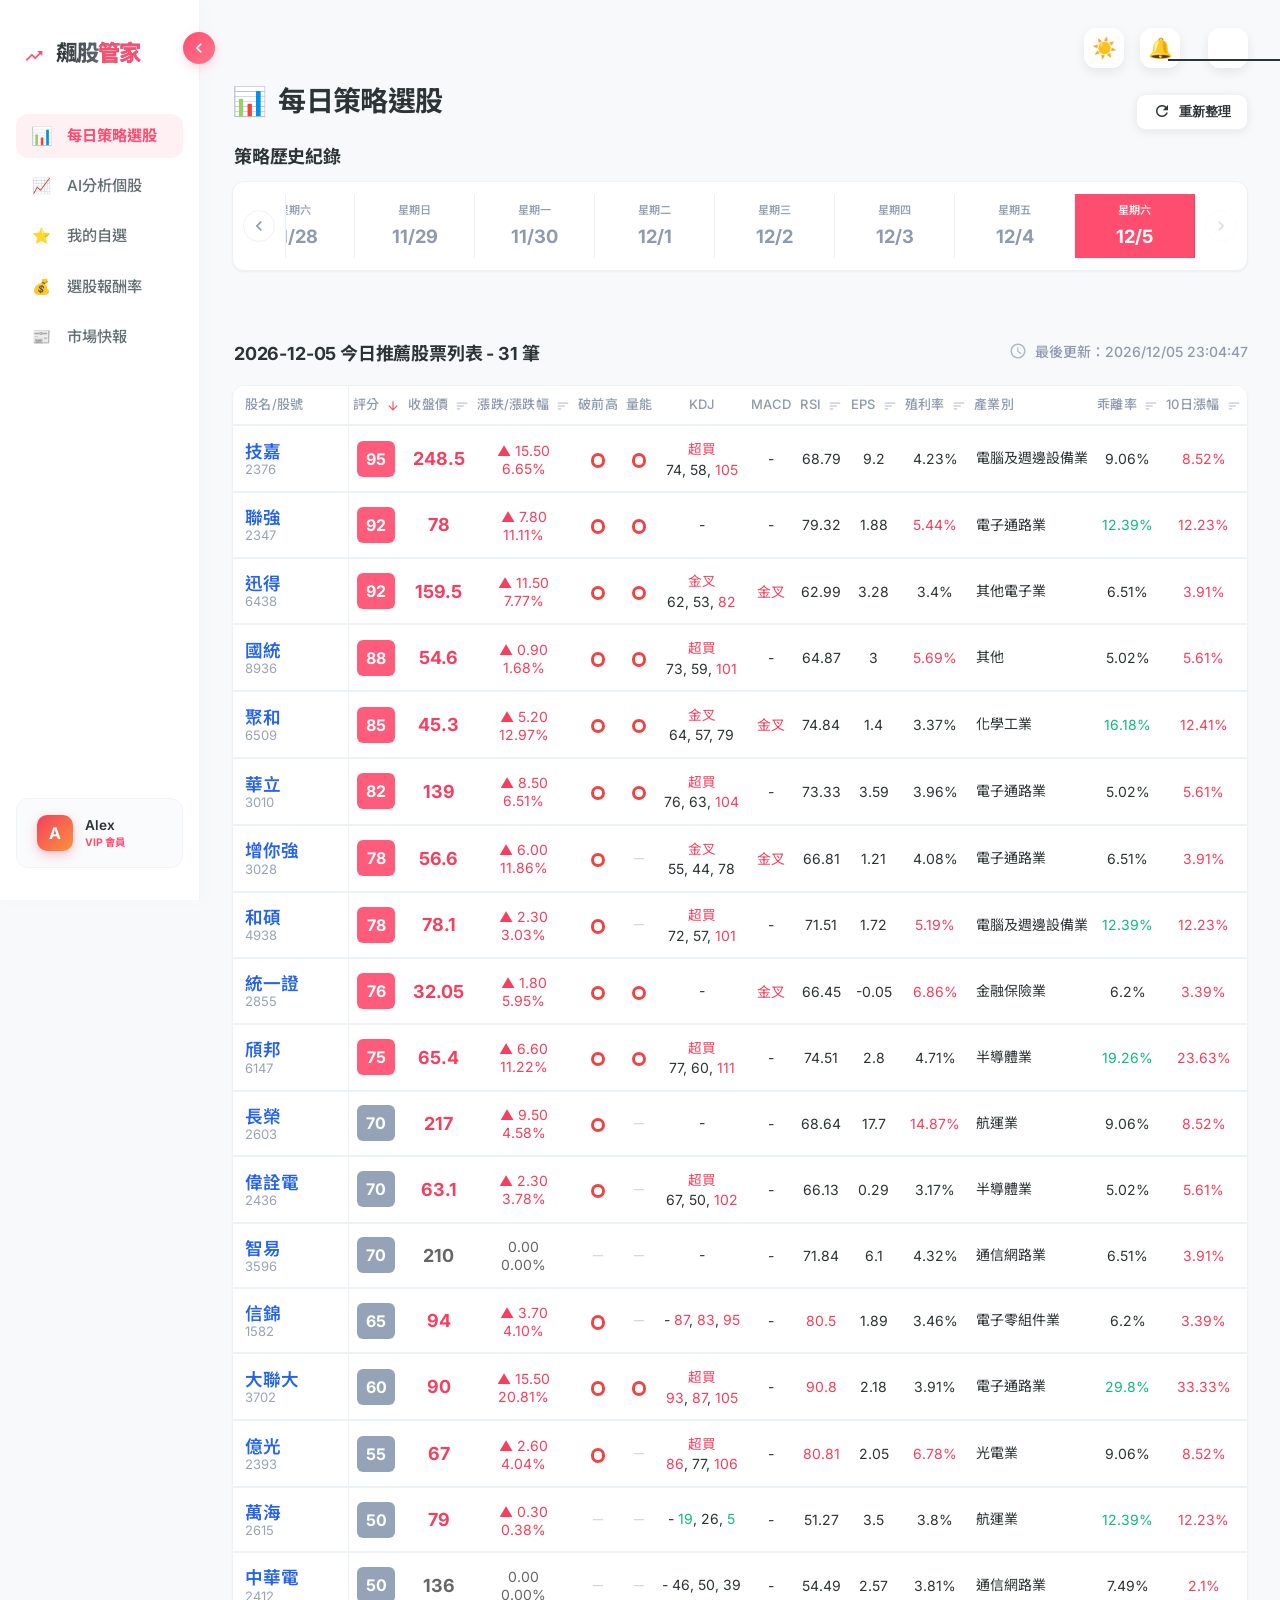
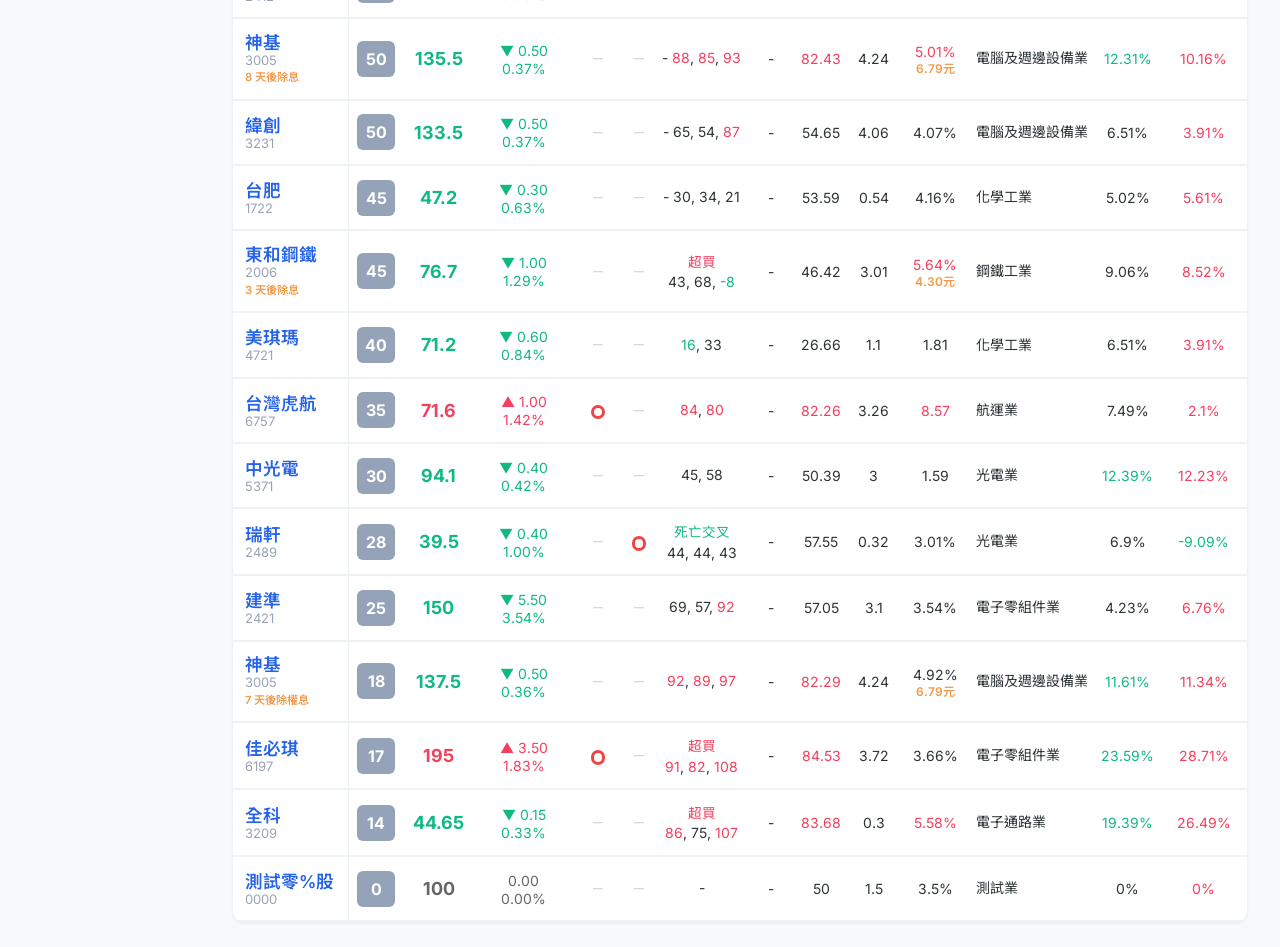
==== commit c4eff650: "手機版" ====
--- a/index.html
+++ b/index.html
@@ -35,20 +35,21 @@
           <div class="top-actions">
             <button class="icon-btn" id="desktop-theme-toggle">☀️</button>
             <button class="icon-btn">🔔</button>
-            <div class="user-profile-small">
-            <a href="login.html" class="avatar-small"><span class="material-icons">logout</span></a>
+            <div class="user-profile-small no-border">
+              <a href="login.html" class="icon-btn logout-desktop" title="登出系統">
+                <span class="material-icons">logout</span>
+              </a>
             </div>
           </div>
         </div>
 
         <header class="mobile-header">
           <div class="logo-container">
+            <button class="hamburger-btn" id="mobile-hamburger">
+              <span class="material-icons">menu</span>
+            </button>
             <div class="logo-icon"><span class="material-icons">trending_up</span></div>
             <h2 class="logo-text">飆股<span>管家</span></h2>
-          </div>
-          <div class="top-actions">
-            <button class="icon-btn" id="mobile-theme-toggle">🌙</button>
-            <button class="icon-btn">🔔</button>
           </div>
         </header>
 
--- a/css/style.css
+++ b/css/style.css
@@ -192,6 +192,25 @@
     --sidebar-shadow: 10px 0 30px rgba(0, 0, 0, 0.3);
 }
 
+/* Fix for Dark/Light Refresh Button and Sidebar on Desktop */
+@media (min-width: 768px) {
+    .sidebar-actions, .sidebar-logout-btn {
+        display: none !important;
+    }
+}
+
+body.dark-theme .btn-secondary {
+    background: #1e2538;
+    color: var(--text-main);
+    border-color: var(--border);
+    box-shadow: 0 4px 12px rgba(0, 0, 0, 0.2);
+}
+
+body.dark-theme .btn-secondary:hover {
+    background: #232c44;
+    border-color: var(--primary);
+}
+
 /* 確保全站紅色在 dark mode 都統一為 #ff5b7a */
 body.dark-theme .status-circle-red {
     border-color: #ff5b7a !important;
@@ -214,11 +233,17 @@
     box-sizing: border-box;
 }
 
+html, body {
+    width: 100%;
+    margin: 0;
+    padding: 0;
+    overflow-x: hidden;
+    background-color: var(--bg-main);
+}
+
 body {
     font-family: 'Inter', 'Noto Sans TC', sans-serif;
-    background-color: var(--bg-main);
     color: var(--text-main);
-    overflow-x: hidden;
     line-height: 1.5;
     transition: background-color 0.3s ease, color 0.3s ease;
 }
@@ -239,7 +264,7 @@
     padding: 2rem 1rem;
     position: fixed;
     height: 100vh;
-    z-index: 1000;
+    z-index: 2000;
     box-shadow: var(--sidebar-shadow);
     transition: width 0.3s cubic-bezier(0.4, 0, 0.2, 1);
 }
@@ -509,10 +534,10 @@
     margin-left: var(--sidebar-width);
     padding: 1.5rem;
     flex: 1;
-    min-width: 0; /* Important for flex-shrink on child overflow */
-    width: auto;
+    min-width: 0;
     transition: all 0.3s ease;
-    overflow-x: hidden; /* Prevent horizontal scroll on the whole content block */
+    overflow-x: hidden;
+    background-color: var(--bg-main);
 }
 
 /* Top Bar */
@@ -592,6 +617,9 @@
 .user-profile-small {
     padding-left: 0.75rem;
     border-left: 1px solid var(--border);
+    display: flex;
+    align-items: center;
+    gap: 0.75rem;
 }
 
 .avatar-small {
@@ -1471,12 +1499,14 @@
         display: flex;
         justify-content: space-between;
         align-items: center;
-        padding: 1rem 1.25rem;
+        padding: 0 1.25rem;
         background: var(--bg-card);
         backdrop-filter: blur(10px);
-        position: sticky;
+        position: fixed;
         top: 0;
-        z-index: 100;
+        width: 100%;
+        height: 60px;
+        z-index: 1100;
         border-bottom: 1px solid var(--border);
     }
 
@@ -2100,3 +2130,241 @@
     font-size: 1.1rem;
     color: var(--primary);
 }
+
+/* Mobile Sidebar Toggle (Hamburger) */
+.hamburger-btn {
+    display: none;
+    background: transparent;
+    border: none;
+    color: var(--text-main);
+    cursor: pointer;
+    padding: 0.5rem;
+    margin-right: 0.5rem;
+    align-items: center;
+    justify-content: center;
+}
+
+@media (max-width: 767px) {
+    .hamburger-btn {
+        display: flex;
+    }
+    
+    .sidebar {
+        left: -280px; /* Hide off-screen */
+        width: 280px !important;
+        transition: left 0.3s cubic-bezier(0.4, 0, 0.2, 1);
+        display: flex !important; /* Override display: none if any */
+        box-shadow: 20px 0 50px rgba(0,0,0,0.3);
+    }
+    
+    .sidebar-collapsed .sidebar {
+        left: -280px;
+    }
+    
+    body.mobile-sidebar-active .sidebar {
+        left: 0;
+    }
+    
+    /* Overlay when sidebar is active */
+    body.mobile-sidebar-active::after {
+        content: "";
+        position: fixed;
+        top: 0;
+        left: 0;
+        width: 100%;
+        height: 100vh;
+        background: rgba(0,0,0,0.5);
+        backdrop-filter: blur(4px);
+        z-index: 999;
+    }
+    
+    .sidebar-toggle {
+        display: none !important; /* Hide desktop toggle on mobile */
+    }
+    
+    .logo-text, .user-info, .nav-item span:not(.icon) {
+        display: block !important; /* Show full text in mobile slide-out */
+    }
+    
+    .nav-item {
+        justify-content: flex-start !important;
+        padding: 0.8rem 1.25rem !important;
+        width: 100% !important;
+        margin: 0 !important;
+    }
+
+    .main-content {
+        margin-left: 0 !important;
+        width: 100% !important;
+    }
+}
+
+/* Close button for mobile sidebar */
+.mobile-close-sidebar {
+    display: none;
+    position: absolute;
+    top: 1.5rem;
+    right: 1.25rem;
+    color: var(--text-muted);
+}
+
+@media (max-width: 767px) {
+    .mobile-close-sidebar {
+        display: block;
+    }
+}
+
+/* Sidebar Actions (Mobile Only) */
+.sidebar-actions {
+    margin-top: auto;
+    padding: 1rem 0;
+    border-top: 1px solid var(--sidebar-border);
+    display: none;
+}
+
+@media (max-width: 767px) {
+    .sidebar-actions {
+        display: flex;
+        flex-direction: column;
+        gap: 0.25rem;
+    }
+    
+    .mobile-header {
+        display: flex;
+        align-items: center;
+        padding: 0 1rem;
+        background: var(--bg-card);
+        backdrop-filter: blur(15px);
+        -webkit-backdrop-filter: blur(15px);
+        position: fixed;
+        top: 0;
+        left: 0;
+        width: 100%;
+        height: 60px;
+        z-index: 1100;
+        border-bottom: 1px solid var(--border);
+        box-shadow: 0 2px 10px rgba(0, 0, 0, 0.05);
+    }
+
+    .mobile-header .logo-container {
+        display: flex;
+        align-items: center;
+        gap: 0.5rem;
+        height: 100%;
+        margin-bottom: 0 !important;
+    }
+
+    .hamburger-btn {
+        display: flex;
+        align-items: center;
+        justify-content: center;
+        width: 38px;
+        height: 38px;
+        margin-right: 0.5rem;
+        background: rgba(0, 0, 0, 0.05);
+        border: 1px solid rgba(0, 0, 0, 0.05);
+        color: var(--text-main);
+        cursor: pointer;
+        border-radius: 10px;
+        transition: all 0.2s cubic-bezier(0.4, 0, 0.2, 1);
+        box-shadow: 0 2px 5px rgba(0, 0, 0, 0.02);
+    }
+
+    body.dark-theme .hamburger-btn {
+        background: rgba(255, 255, 255, 0.08);
+        border: 1px solid rgba(255, 255, 255, 0.05);
+        color: #fff;
+    }
+
+    .hamburger-btn:hover {
+        background: var(--primary-light);
+        color: var(--primary);
+        border-color: var(--primary-light);
+        transform: translateY(-1px);
+    }
+
+    .hamburger-btn:active {
+        transform: scale(0.95);
+        background: var(--primary-light);
+    }
+
+    .hamburger-btn .material-icons {
+        font-size: 1.35rem;
+    }
+
+    .mobile-header .logo-icon {
+        color: var(--primary);
+        font-size: 1.25rem;
+        display: flex;
+        align-items: center;
+    }
+
+    .mobile-header .logo-text {
+        font-size: 1.15rem;
+        font-weight: 800;
+        letter-spacing: -0.02em;
+        margin: 0;
+        display: flex;
+        align-items: center;
+    }
+
+    .main-content {
+        margin-left: 0 !important;
+        padding: 1.25rem 1rem;
+        padding-top: 75px !important; /* Fixed header offset */
+        padding-bottom: 90px;
+        width: 100% !important;
+        overflow-x: hidden;
+    }
+}
+
+.sidebar-action-item {
+    display: flex;
+    align-items: center;
+    gap: 0.75rem;
+    padding: 0.85rem 1.25rem;
+    color: var(--sidebar-text);
+    text-decoration: none;
+    transition: all 0.2s;
+    background: transparent;
+    border: none;
+    width: 100%;
+    text-align: left;
+    cursor: pointer;
+    font-size: 1rem;
+    font-family: inherit;
+}
+
+.sidebar-action-item:hover {
+    color: var(--sidebar-text-hover);
+    background: var(--sidebar-user-bg);
+}
+
+.sidebar-action-item .material-icons {
+    font-size: 22px;
+}
+
+/* User Profile Improvements in Sidebar */
+.user-profile {
+    display: flex;
+    align-items: center;
+    gap: 0.75rem;
+    padding: 1rem 1.25rem;
+    background: var(--sidebar-user-bg);
+    border-radius: 0.75rem;
+    margin-top: 0.5rem;
+    position: relative;
+}
+
+.sidebar-logout-btn {
+    margin-left: auto;
+    color: var(--text-muted);
+    display: flex;
+    align-items: center;
+    justify-content: center;
+    transition: color 0.2s;
+}
+
+.sidebar-logout-btn:hover {
+    color: var(--primary);
+}
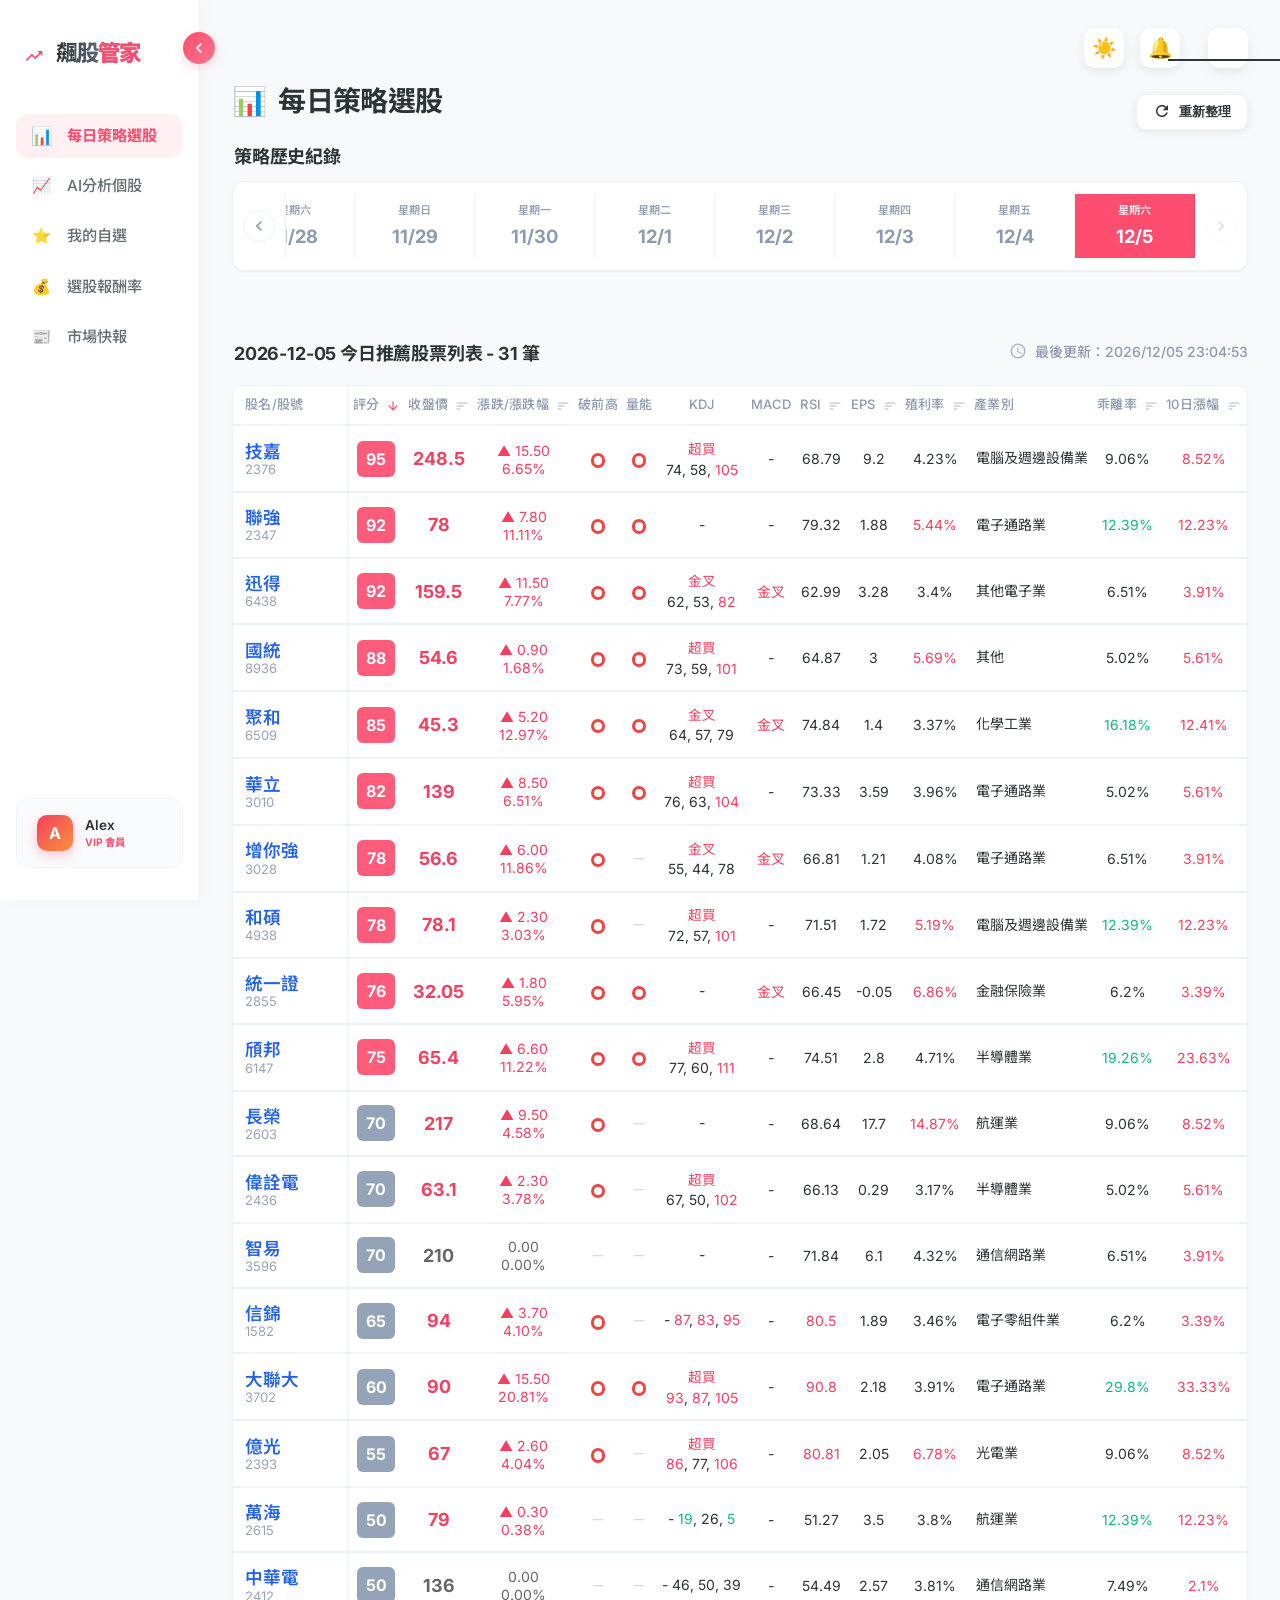
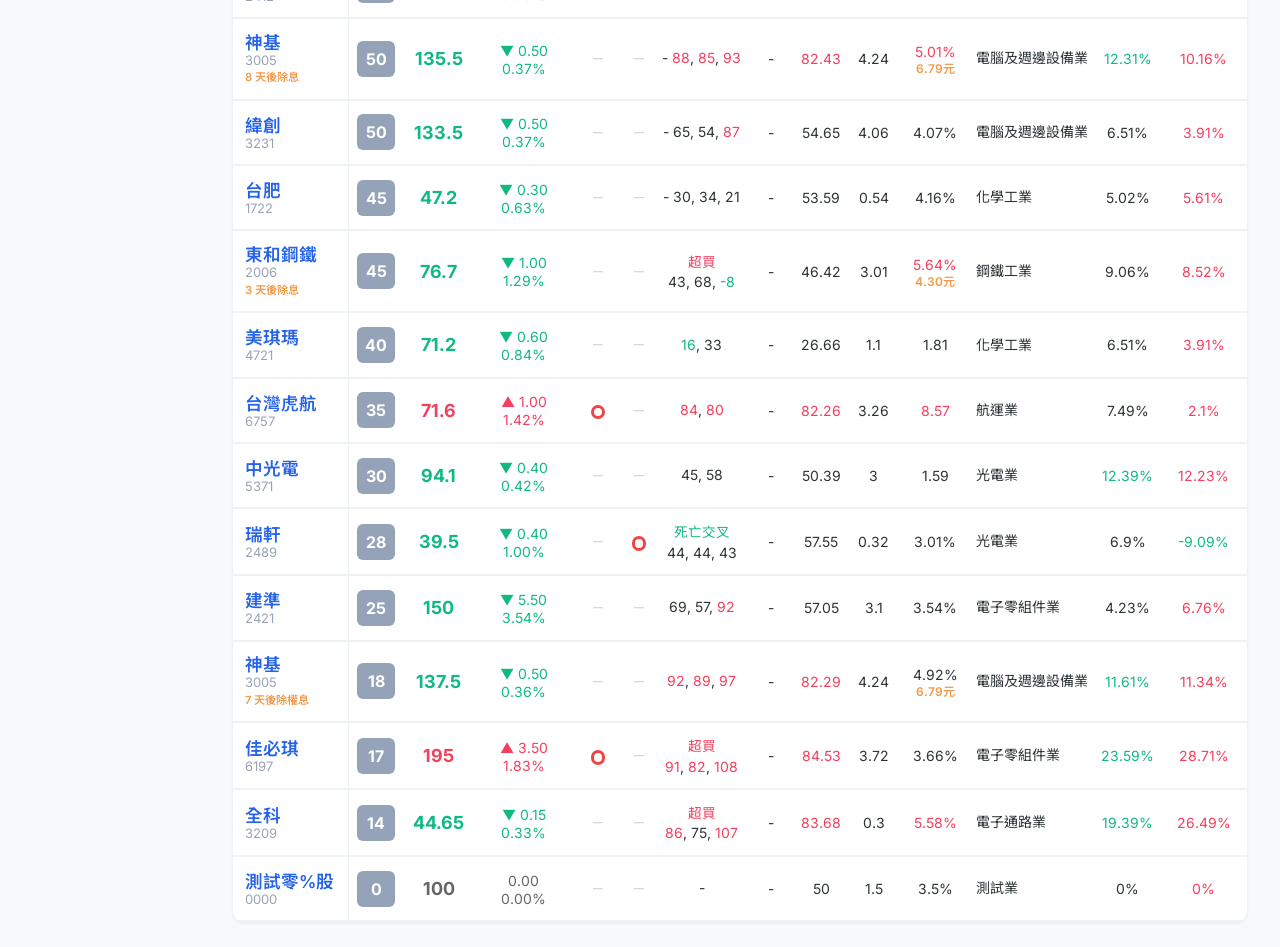
==== commit bcac09a6: "fix mobile issue" ====
--- a/index.html
+++ b/index.html
@@ -45,11 +45,15 @@
 
         <header class="mobile-header">
           <div class="logo-container">
-            <button class="hamburger-btn" id="mobile-hamburger">
-              <span class="material-icons">menu</span>
-            </button>
             <div class="logo-icon"><span class="material-icons">trending_up</span></div>
             <h2 class="logo-text">飆股<span>管家</span></h2>
+          </div>
+          <div class="top-actions">
+            <button class="icon-btn" id="mobile-theme-toggle">☀️</button>
+            <button class="icon-btn">🔔</button>
+            <a href="login.html" class="icon-btn logout-mobile" title="登出系統">
+              <span class="material-icons">logout</span>
+            </a>
           </div>
         </header>
 
--- a/css/style.css
+++ b/css/style.css
@@ -35,6 +35,7 @@
     --card-shadow: var(--shadow-sm);
     --table-hover: #f1f5f9;
     --table-stripe: #f8fafc;
+    --sticky-hover: #f1f5f9; /* Solid hover for light mode */
     --sidebar-width: 200px;
     --sticky-bg: var(--bg-card);
 }
@@ -175,9 +176,10 @@
     --primary: #ff5b7a;
     --primary-light: rgba(255, 91, 122, 0.1);
     --table-header-bg: #1e2538;
-    --table-hover: rgba(255, 255, 255, 0.04);
+    --table-hover: #1e2538; /* Solid hover color for dark mode */
     --table-stripe: rgba(255, 255, 255, 0.02);
-    --sticky-bg: #151b2c;
+    --sticky-bg: #151b2c; /* Solid background */
+    --sticky-hover: #1e2538; /* Solid hover for sticky columns */
     --bg-dark: #080b14;
     --primary-shadow: rgba(255, 91, 122, 0.25);
     --up-color: #ff5b7a;
@@ -1150,10 +1152,15 @@
     right: -15px;
     width: 15px;
     height: 100%;
-    background: linear-gradient(to right, rgba(0, 0, 0, 0.1) 0%, transparent 100%);
+    background: linear-gradient(to right, rgba(0, 0, 0, 0.15) 0%, transparent 100%);
     pointer-events: none;
     opacity: 0;
+    z-index: 101; /* Higher than table contents */
     transition: opacity 0.3s ease;
+}
+
+body.dark-theme .sticky-col-1::after {
+    background: linear-gradient(to right, rgba(0, 0, 0, 0.45) 0%, transparent 100%);
 }
 
 .is-scrolled .sticky-col-1::after {
@@ -1162,7 +1169,7 @@
 
 /* Ensure sticky columns have solid background on striped rows and themes */
 tbody td.sticky-col-1 {
-    background-color: var(--sticky-bg);
+    background-color: var(--sticky-bg) !important;
 }
 
 /* Ensure AI analysis rows don't break sticky behavior */
@@ -1174,9 +1181,12 @@
     background-color: var(--bg-card) !important;
 }
 
-tr.stock-row:hover td,
+tr.stock-row:hover td {
+    background-color: var(--table-hover) !important;
+}
+
 tr.stock-row:hover td.sticky-col-1 {
-    background-color: var(--table-hover) !important;
+    background-color: var(--sticky-hover) !important;
 }
 
 .lg-text {
@@ -1408,8 +1418,11 @@
     background: rgba(255, 255, 255, 0.2);
 }
 
-/* Desktop/Mobile element visiblity */
-.mobile-bottom-nav, .mobile-header {
+/* Desktop/Mobile element visibility */
+.mobile-bottom-nav {
+    display: none;
+}
+.mobile-header {
     display: none;
 }
 
@@ -1490,28 +1503,64 @@
 }
 
 /* Phone Styles */
-@media (max-width: 600px) {
+@media (max-width: 767px) {
     .sidebar {
-        display: none;
+        display: none !important;
     }
     
     .mobile-header {
         display: flex;
         justify-content: space-between;
         align-items: center;
-        padding: 0 1.25rem;
-        background: var(--bg-card);
-        backdrop-filter: blur(10px);
         position: fixed;
         top: 0;
+        left: 0;
         width: 100%;
-        height: 60px;
+        height: calc(65px + env(safe-area-inset-top));
+        padding: env(safe-area-inset-top) 1.25rem 0;
+        background: var(--bg-card);
+        backdrop-filter: blur(20px);
+        -webkit-backdrop-filter: blur(20px);
         z-index: 1100;
         border-bottom: 1px solid var(--border);
     }
 
+    .mobile-header .logo-container {
+        display: flex;
+        align-items: center;
+        gap: 0.5rem;
+        height: 100%;
+        margin-bottom: 0 !important;
+    }
+
+    .mobile-header .logo-icon {
+        color: var(--primary);
+        font-size: 1.6rem;
+        display: flex;
+        align-items: center;
+    }
+
+    .mobile-header .logo-text {
+        font-size: 1.4rem;
+        font-weight: 800;
+        letter-spacing: -0.02em;
+        margin: 0;
+        display: flex;
+        align-items: center;
+        color: var(--text-main);
+    }
+    
+    .mobile-header .logo-text span {
+        color: var(--primary);
+    }
+
+    .mobile-header .top-actions {
+        display: flex;
+        gap: 0.75rem;
+    }
+
     .top-bar {
-        display: none;
+        display: none !important;
     }
 
     .main-content {
@@ -2145,54 +2194,10 @@
 }
 
 @media (max-width: 767px) {
-    .hamburger-btn {
-        display: flex;
+    .sidebar {
+        display: none !important;
     }
     
-    .sidebar {
-        left: -280px; /* Hide off-screen */
-        width: 280px !important;
-        transition: left 0.3s cubic-bezier(0.4, 0, 0.2, 1);
-        display: flex !important; /* Override display: none if any */
-        box-shadow: 20px 0 50px rgba(0,0,0,0.3);
-    }
-    
-    .sidebar-collapsed .sidebar {
-        left: -280px;
-    }
-    
-    body.mobile-sidebar-active .sidebar {
-        left: 0;
-    }
-    
-    /* Overlay when sidebar is active */
-    body.mobile-sidebar-active::after {
-        content: "";
-        position: fixed;
-        top: 0;
-        left: 0;
-        width: 100%;
-        height: 100vh;
-        background: rgba(0,0,0,0.5);
-        backdrop-filter: blur(4px);
-        z-index: 999;
-    }
-    
-    .sidebar-toggle {
-        display: none !important; /* Hide desktop toggle on mobile */
-    }
-    
-    .logo-text, .user-info, .nav-item span:not(.icon) {
-        display: block !important; /* Show full text in mobile slide-out */
-    }
-    
-    .nav-item {
-        justify-content: flex-start !important;
-        padding: 0.8rem 1.25rem !important;
-        width: 100% !important;
-        margin: 0 !important;
-    }
-
     .main-content {
         margin-left: 0 !important;
         width: 100% !important;
@@ -2228,91 +2233,14 @@
         flex-direction: column;
         gap: 0.25rem;
     }
-    
-    .mobile-header {
-        display: flex;
-        align-items: center;
-        padding: 0 1rem;
-        background: var(--bg-card);
-        backdrop-filter: blur(15px);
-        -webkit-backdrop-filter: blur(15px);
-        position: fixed;
-        top: 0;
-        left: 0;
-        width: 100%;
-        height: 60px;
-        z-index: 1100;
-        border-bottom: 1px solid var(--border);
-        box-shadow: 0 2px 10px rgba(0, 0, 0, 0.05);
-    }
-
-    .mobile-header .logo-container {
-        display: flex;
-        align-items: center;
-        gap: 0.5rem;
-        height: 100%;
-        margin-bottom: 0 !important;
-    }
-
-    .hamburger-btn {
-        display: flex;
-        align-items: center;
-        justify-content: center;
-        width: 38px;
-        height: 38px;
-        margin-right: 0.5rem;
-        background: rgba(0, 0, 0, 0.05);
-        border: 1px solid rgba(0, 0, 0, 0.05);
-        color: var(--text-main);
-        cursor: pointer;
-        border-radius: 10px;
-        transition: all 0.2s cubic-bezier(0.4, 0, 0.2, 1);
-        box-shadow: 0 2px 5px rgba(0, 0, 0, 0.02);
-    }
-
-    body.dark-theme .hamburger-btn {
-        background: rgba(255, 255, 255, 0.08);
-        border: 1px solid rgba(255, 255, 255, 0.05);
-        color: #fff;
-    }
-
-    .hamburger-btn:hover {
-        background: var(--primary-light);
-        color: var(--primary);
-        border-color: var(--primary-light);
-        transform: translateY(-1px);
-    }
-
-    .hamburger-btn:active {
-        transform: scale(0.95);
-        background: var(--primary-light);
-    }
-
-    .hamburger-btn .material-icons {
-        font-size: 1.35rem;
-    }
-
-    .mobile-header .logo-icon {
-        color: var(--primary);
-        font-size: 1.25rem;
-        display: flex;
-        align-items: center;
-    }
-
-    .mobile-header .logo-text {
-        font-size: 1.15rem;
-        font-weight: 800;
-        letter-spacing: -0.02em;
-        margin: 0;
-        display: flex;
-        align-items: center;
-    }
-
+}
+
+@media (max-width: 767px) {
     .main-content {
         margin-left: 0 !important;
-        padding: 1.25rem 1rem;
-        padding-top: 75px !important; /* Fixed header offset */
-        padding-bottom: 90px;
+        padding: 1.25rem 1.5rem;
+        padding-top: calc(85px + env(safe-area-inset-top)) !important; /* Fixed header offset + safe area */
+        padding-bottom: calc(95px + env(safe-area-inset-bottom));
         width: 100% !important;
         overflow-x: hidden;
     }
@@ -2368,3 +2296,81 @@
 .sidebar-logout-btn:hover {
     color: var(--primary);
 }
+/* --- Mobile Bottom Tab Bar (Apple HIG Style) --- */
+@media (max-width: 767px) {
+    .mobile-bottom-nav {
+        display: flex;
+        justify-content: space-around;
+        align-items: center;
+        position: fixed;
+        bottom: 0;
+        left: 0;
+        width: 100%;
+        height: calc(60px + env(safe-area-inset-bottom));
+        padding-bottom: env(safe-area-inset-bottom);
+        background: rgba(255, 255, 255, 0.85); /* Light Mode Frost */
+        backdrop-filter: blur(20px) saturate(180%);
+        -webkit-backdrop-filter: blur(20px) saturate(180%);
+        border-top: 1px solid rgba(0, 0, 0, 0.08); /* Minimalist Apple-style line */
+        z-index: 2100;
+        box-shadow: 0 -1px 3px rgba(0, 0, 0, 0.02);
+    }
+
+    body.dark-theme .mobile-bottom-nav {
+        background: rgba(21, 27, 44, 0.85); /* Dark Mode Frost */
+        border-top: 1px solid rgba(255, 255, 255, 0.08);
+        box-shadow: 0 -1px 10px rgba(0, 0, 0, 0.2);
+    }
+
+    .mobile-nav-item {
+        flex: 1;
+        display: flex;
+        flex-direction: column;
+        align-items: center;
+        justify-content: center;
+        text-decoration: none;
+        color: var(--text-muted);
+        transition: all 0.2s cubic-bezier(0.4, 0, 0.2, 1);
+        padding-top: 8px;
+        gap: 4px;
+        -webkit-tap-highlight-color: transparent;
+    }
+
+    .mobile-nav-item .icon {
+        font-size: 1.5rem;
+        line-height: 1;
+        transition: transform 0.2s;
+        filter: grayscale(1) opacity(0.7);
+    }
+
+    .mobile-nav-item .label {
+        font-size: 0.65rem;
+        font-weight: 500;
+        letter-spacing: 0.02em;
+    }
+
+    /* Active State (Apple Blue or Primary Red) */
+    .mobile-nav-item.active {
+        color: var(--primary);
+    }
+
+    .mobile-nav-item.active .icon {
+        filter: none;
+        opacity: 1;
+        transform: translateY(-2px);
+    }
+
+    .mobile-nav-item.active .label {
+        font-weight: 700;
+    }
+
+    /* Active State Micro-animation */
+    .mobile-nav-item:active .icon {
+        transform: scale(0.9);
+    }
+
+    /* Adjust main content for tab bar height */
+    .main-content {
+        padding-bottom: calc(85px + env(safe-area-inset-bottom)) !important;
+    }
+}
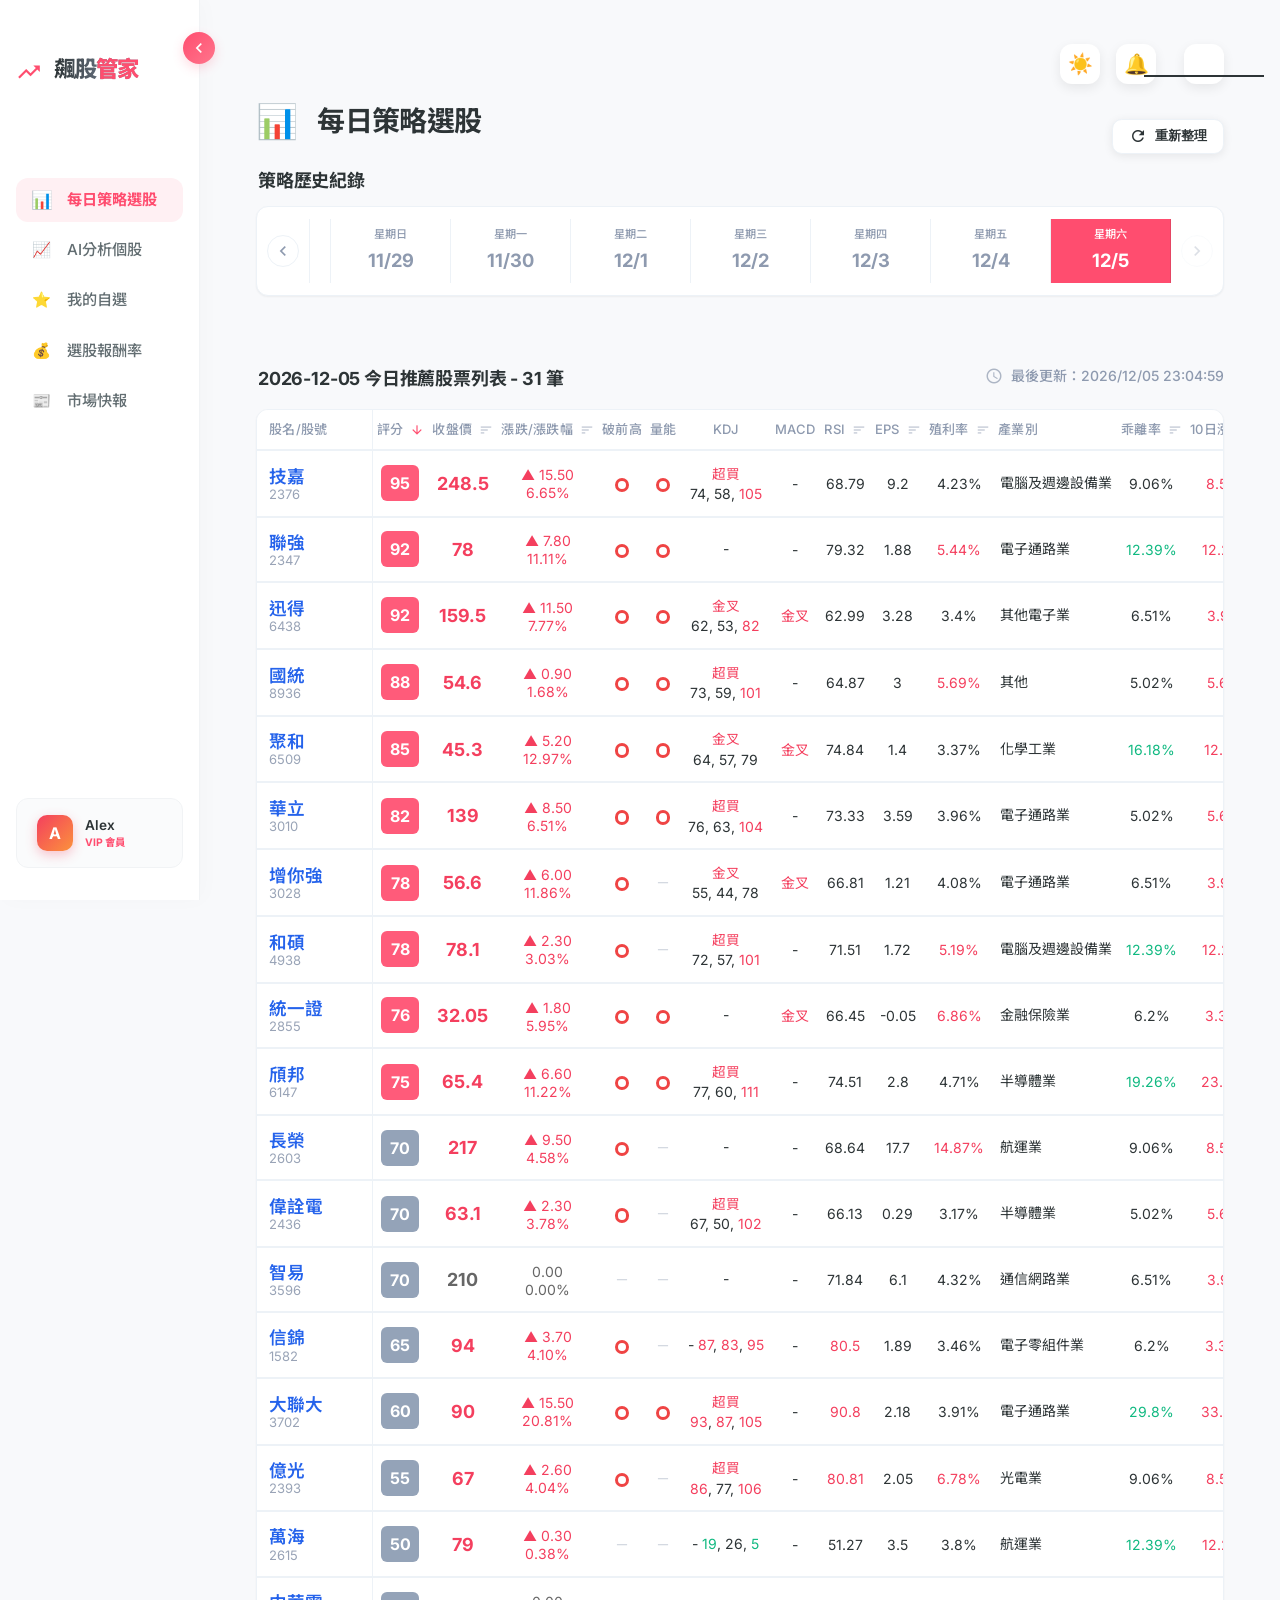
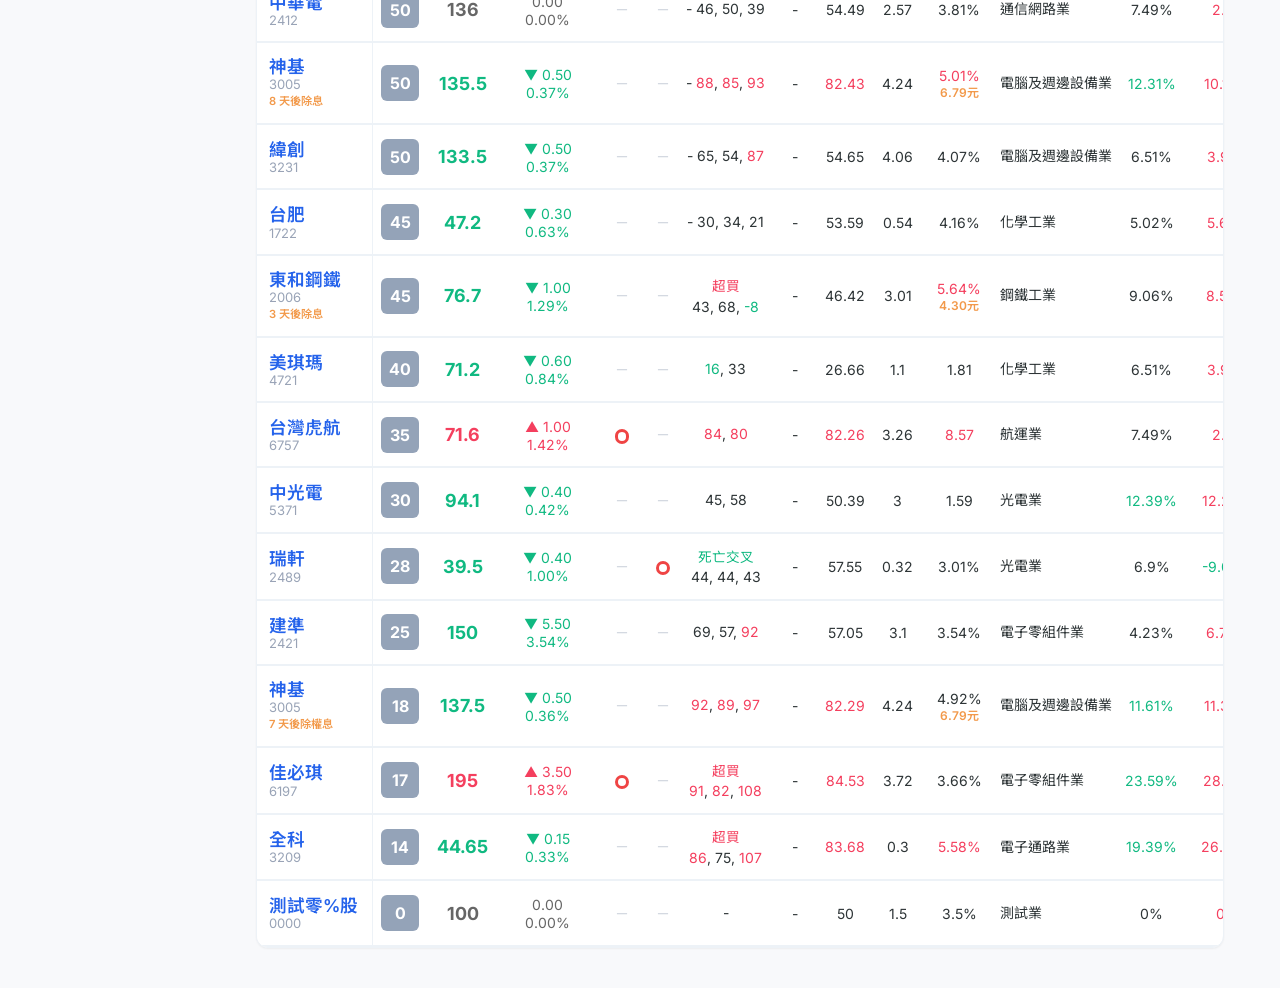
==== commit 22cc2b85: "修復logo不見" ====
--- a/index.html
+++ b/index.html
@@ -44,10 +44,10 @@
         </div>
 
         <header class="mobile-header">
-          <div class="logo-container">
+          <a href="index.html" class="logo-container">
             <div class="logo-icon"><span class="material-icons">trending_up</span></div>
             <h2 class="logo-text">飆股<span>管家</span></h2>
-          </div>
+          </a>
           <div class="top-actions">
             <button class="icon-btn" id="mobile-theme-toggle">☀️</button>
             <button class="icon-btn">🔔</button>
--- a/css/style.css
+++ b/css/style.css
@@ -236,10 +236,15 @@
 }
 
 html, body {
-    width: 100%;
     margin: 0;
     padding: 0;
-    overflow-x: hidden;
+    min-height: 100%;
+}
+
+.app-container {
+    display: flex;
+    min-height: 100vh;
+    width: 100%;
     background-color: var(--bg-main);
 }
 
@@ -248,11 +253,6 @@
     color: var(--text-main);
     line-height: 1.5;
     transition: background-color 0.3s ease, color 0.3s ease;
-}
-
-.app-container {
-    display: flex;
-    min-height: 100vh;
 }
 
 /* Sidebar Styling - Red Warm Theme */
@@ -393,8 +393,12 @@
     display: flex;
     align-items: center;
     gap: 0.75rem;
-    margin-bottom: 2.5rem;
-    padding-left: 0.5rem;
+    padding: 1rem 0 2rem;
+    margin-bottom: 3.5rem;
+    position: relative;
+    flex-shrink: 0;
+    text-decoration: none !important;
+    color: inherit;
 }
 
 .logo-icon {
@@ -538,7 +542,6 @@
     flex: 1;
     min-width: 0;
     transition: all 0.3s ease;
-    overflow-x: hidden;
     background-color: var(--bg-main);
 }
 
@@ -1095,9 +1098,22 @@
     max-width: 100%;
 }
 
-@media (min-width: 600px) {
+@media (min-width: 767px) {
     .analysis-text {
         max-width: 800px;
+        font-size: 0.938rem;
+    }
+}
+
+@media (max-width: 767px) {
+    .analysis-text {
+        font-size: 1rem !important; /* Set to 1rem as requested */
+        line-height: 1.6;
+    }
+    
+    .analysis-text strong {
+        font-size: 1rem !important;
+        margin-bottom: 6px;
     }
 }
 
@@ -1413,6 +1429,11 @@
     background: rgba(255, 255, 255, 0.1);
     border-radius: 4px;
 }
+.title-emoji {
+    font-size: 1.2em;
+    vertical-align: middle;
+    margin-right: 0.5rem;
+}
 
 ::-webkit-scrollbar-thumb:hover {
     background: rgba(255, 255, 255, 0.2);
@@ -1461,7 +1482,12 @@
 
 @media (max-width: 1440px) {
     .main-content {
-        padding: 1.5rem 2rem;
+        flex: 1;
+        padding: 2.5rem 3.5rem;
+        overflow-y: auto;
+        background-color: var(--bg-main);
+        display: flex;
+        flex-direction: column;
     }
 }
 
@@ -1470,7 +1496,7 @@
         width: 70px;
         padding: 2rem 0.5rem;
     }
-    .logo-text, .user-info, .nav-item span:not(.icon) {
+    .sidebar .logo-text, .sidebar .user-info, .sidebar .nav-item span:not(.icon) {
         display: none;
     }
     .nav-item {
@@ -1531,17 +1557,18 @@
         gap: 0.5rem;
         height: 100%;
         margin-bottom: 0 !important;
+        padding: 1rem 0;
     }
 
     .mobile-header .logo-icon {
         color: var(--primary);
-        font-size: 1.6rem;
+        font-size: 1.25rem;
         display: flex;
         align-items: center;
     }
 
     .mobile-header .logo-text {
-        font-size: 1.4rem;
+        font-size: 1.15rem;
         font-weight: 800;
         letter-spacing: -0.02em;
         margin: 0;
@@ -1645,6 +1672,11 @@
     font-size: 2rem;
     color: var(--primary);
     filter: drop-shadow(0 0 12px var(--primary-shadow));
+}
+
+.logo-icon .material-icons {
+    font-size: 26px;
+    color: var(--primary);
 }
 
 .login-logo .logo-text {
@@ -1886,8 +1918,8 @@
 /* Performance Page Specific Styles */
 .summary-performance-table {
     width: 100%;
+    min-width: 450px; /* Ensure content doesn't squish too much */
     border-collapse: collapse;
-    /* margin-bottom: 2rem; */
     background: var(--bg-card);
     border-radius: 0.75rem;
     overflow: hidden;
@@ -2298,6 +2330,11 @@
 }
 /* --- Mobile Bottom Tab Bar (Apple HIG Style) --- */
 @media (max-width: 767px) {
+    .app-container {
+        flex-direction: column;
+        min-height: 100vh;
+    }
+    
     .mobile-bottom-nav {
         display: flex;
         justify-content: space-around;
@@ -2306,20 +2343,37 @@
         bottom: 0;
         left: 0;
         width: 100%;
-        height: calc(60px + env(safe-area-inset-bottom));
+        height: calc(65px + env(safe-area-inset-bottom));
         padding-bottom: env(safe-area-inset-bottom);
-        background: rgba(255, 255, 255, 0.85); /* Light Mode Frost */
-        backdrop-filter: blur(20px) saturate(180%);
-        -webkit-backdrop-filter: blur(20px) saturate(180%);
-        border-top: 1px solid rgba(0, 0, 0, 0.08); /* Minimalist Apple-style line */
-        z-index: 2100;
-        box-shadow: 0 -1px 3px rgba(0, 0, 0, 0.02);
+        background: rgba(255, 255, 255, 0.85);
+        backdrop-filter: blur(25px) saturate(180%);
+        -webkit-backdrop-filter: blur(25px) saturate(180%);
+        border-top: 1px solid rgba(0, 0, 0, 0.08);
+        z-index: 9999;
     }
 
     body.dark-theme .mobile-bottom-nav {
-        background: rgba(21, 27, 44, 0.85); /* Dark Mode Frost */
+        background: rgba(21, 27, 44, 0.85);
         border-top: 1px solid rgba(255, 255, 255, 0.08);
-        box-shadow: 0 -1px 10px rgba(0, 0, 0, 0.2);
+        box-shadow: 0 -5px 15px rgba(0, 0, 0, 0.3);
+    }
+
+    .main-content {
+        margin-left: 0 !important;
+        padding: 1rem 1.25rem;
+        padding-top: calc(75px + env(safe-area-inset-top)) !important;
+        padding-bottom: calc(100px + env(safe-area-inset-bottom)) !important;
+        width: 100% !important;
+    }
+
+    .summary-table-container {
+        margin-bottom: 2.5rem !important;
+    }
+
+    .summary-performance-table th, 
+    .summary-performance-table td {
+        padding: 0.75rem 0.75rem !important;
+        font-size: 0.95rem !important;
     }
 
     .mobile-nav-item {
@@ -2368,9 +2422,4 @@
     .mobile-nav-item:active .icon {
         transform: scale(0.9);
     }
-
-    /* Adjust main content for tab bar height */
-    .main-content {
-        padding-bottom: calc(85px + env(safe-area-inset-bottom)) !important;
-    }
-}
+}
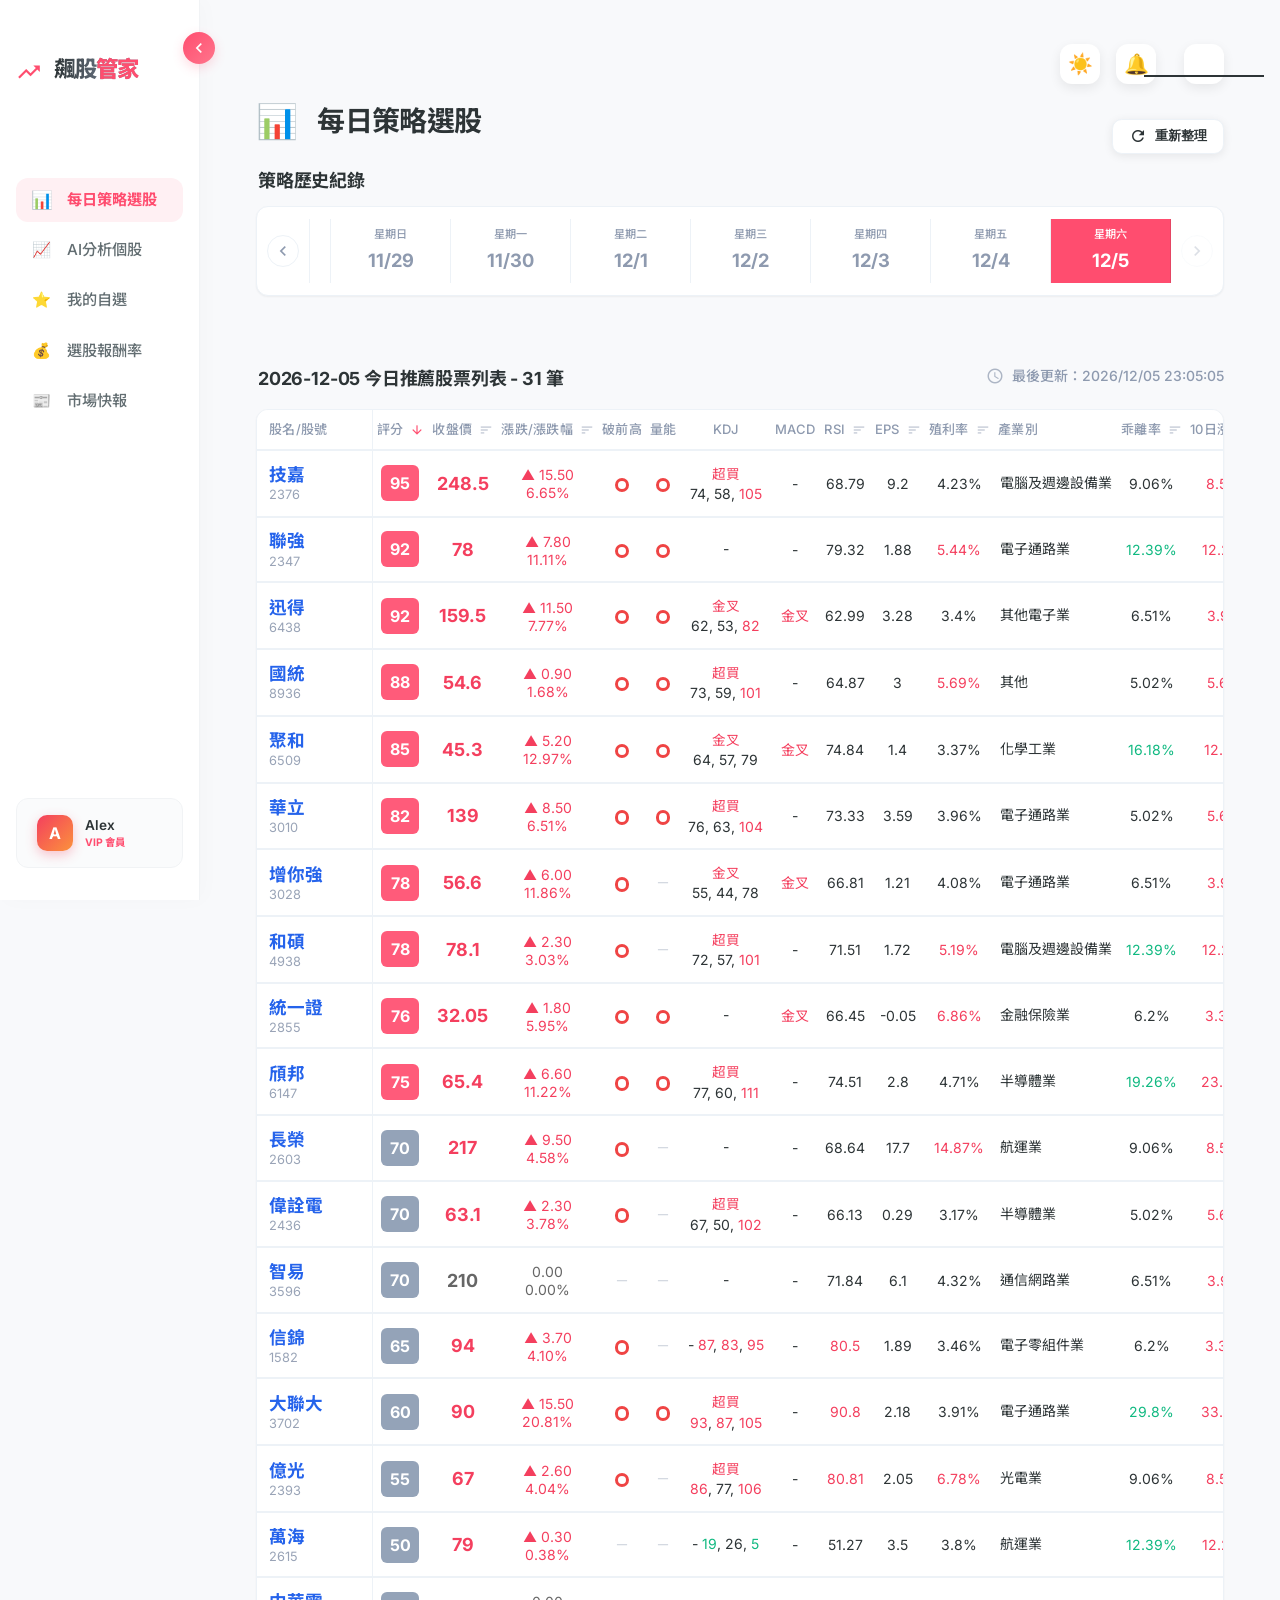
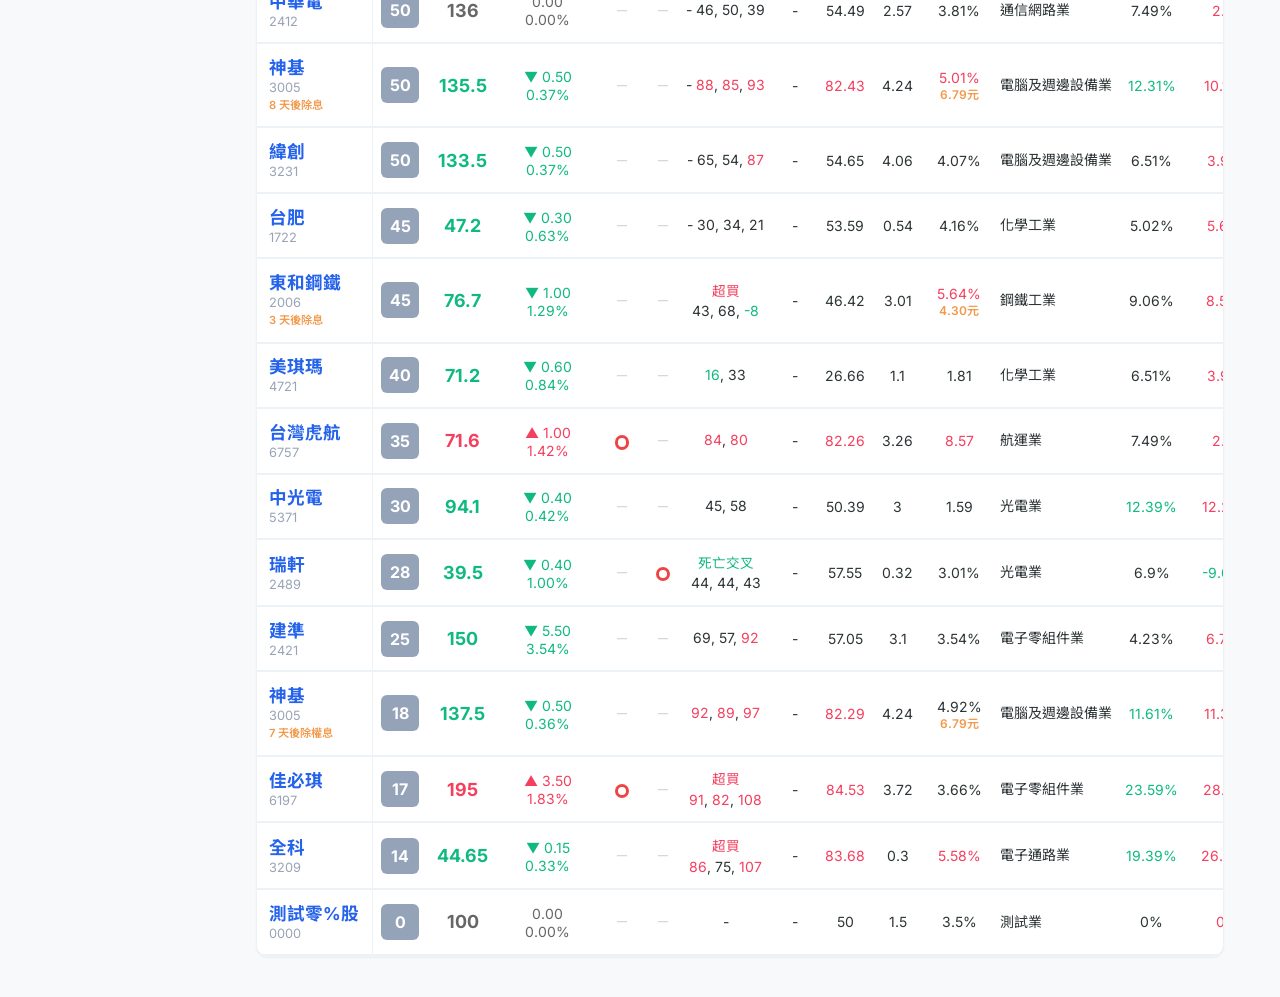
==== commit c1e76c4f: "add themecolor" ====
--- a/index.html
+++ b/index.html
@@ -13,6 +13,8 @@
     <link href="https://fonts.googleapis.com/icon?family=Material+Icons" rel="stylesheet" />
     <link rel="stylesheet" href="https://cdn.jsdelivr.net/npm/swiper@11/swiper-bundle.min.css" />
     <link rel="stylesheet" href="css/style.css" />
+    <meta name="theme-color" media="(prefers-color-scheme: light)" content="#ffffff" />
+    <meta name="theme-color" media="(prefers-color-scheme: dark)" content="#151b2c" />
   </head>
   <body class="">
     <!-- Full Screen Loader -->
--- a/css/style.css
+++ b/css/style.css
@@ -692,6 +692,13 @@
     gap: 0.75rem;
 }
 
+@media (max-width: 767px) {
+    .title-area h2 {
+        font-size: 1.3rem;
+        gap: 0.5rem;
+    }
+}
+
 .subtitle {
     color: var(--text-muted);
     font-size: 0.95rem;
@@ -1107,13 +1114,18 @@
 
 @media (max-width: 767px) {
     .analysis-text {
-        font-size: 1rem !important; /* Set to 1rem as requested */
-        line-height: 1.6;
+        font-size: 0.938rem !important; /* Set exactly to 0.938rem as requested */
+        line-height: 1.5;
+        padding-top: 0.5rem;
+    }
+    
+    .analysis-text span {
+        font-size: 0.938rem !important;
     }
     
     .analysis-text strong {
-        font-size: 1rem !important;
-        margin-bottom: 6px;
+        font-size: 0.95rem !important;
+        margin-bottom: 4px;
     }
 }
 
@@ -1254,12 +1266,6 @@
 }
 
 /* Specific Element Styling */
-.stock-id {
-    display: block;
-    font-size: 0.813rem;
-    color: var(--text-muted);
-    line-height: 1.1;
-}
 
 .stock-name {
     font-weight: 600;
@@ -1274,14 +1280,23 @@
     text-decoration: none;
     display: flex;
     flex-direction: column;
-    gap: 0;
+    gap: 4px; /* Increased gap to make the name and code more breathless */
     transition: filter 0.2s;
 }
 
-.stock-link .stock-id {
+.stock-link .stock-name {
+    color: var(--stock-name);
+    font-weight: 700;
+    line-height: 1.2;
+}
+
+.stock-link .stock-id,
+.stock-link .stock-code {
+    font-size: 0.8rem;
     color: var(--text-muted);
     text-decoration: none;
     opacity: 0.9;
+    line-height: 1;
 }
 
 .stock-link:hover {
@@ -2345,24 +2360,25 @@
         width: 100%;
         height: calc(65px + env(safe-area-inset-bottom));
         padding-bottom: env(safe-area-inset-bottom);
-        background: rgba(255, 255, 255, 0.85);
+        background: rgba(255, 255, 255, 0.9); /* Slightly more opaque */
         backdrop-filter: blur(25px) saturate(180%);
         -webkit-backdrop-filter: blur(25px) saturate(180%);
         border-top: 1px solid rgba(0, 0, 0, 0.08);
-        z-index: 9999;
+        z-index: 10000; /* Ensure it stays on top */
+        transform: translate3d(0, 0, 0); /* Stabilize on mobile safari */
     }
 
     body.dark-theme .mobile-bottom-nav {
-        background: rgba(21, 27, 44, 0.85);
+        background: rgba(18, 24, 40, 0.9);
         border-top: 1px solid rgba(255, 255, 255, 0.08);
-        box-shadow: 0 -5px 15px rgba(0, 0, 0, 0.3);
+        box-shadow: 0 -10px 30px rgba(0, 0, 0, 0.4);
     }
 
     .main-content {
         margin-left: 0 !important;
         padding: 1rem 1.25rem;
         padding-top: calc(75px + env(safe-area-inset-top)) !important;
-        padding-bottom: calc(100px + env(safe-area-inset-bottom)) !important;
+        padding-bottom: calc(110px + env(safe-area-inset-bottom)) !important; /* Increased space */
         width: 100% !important;
     }
 
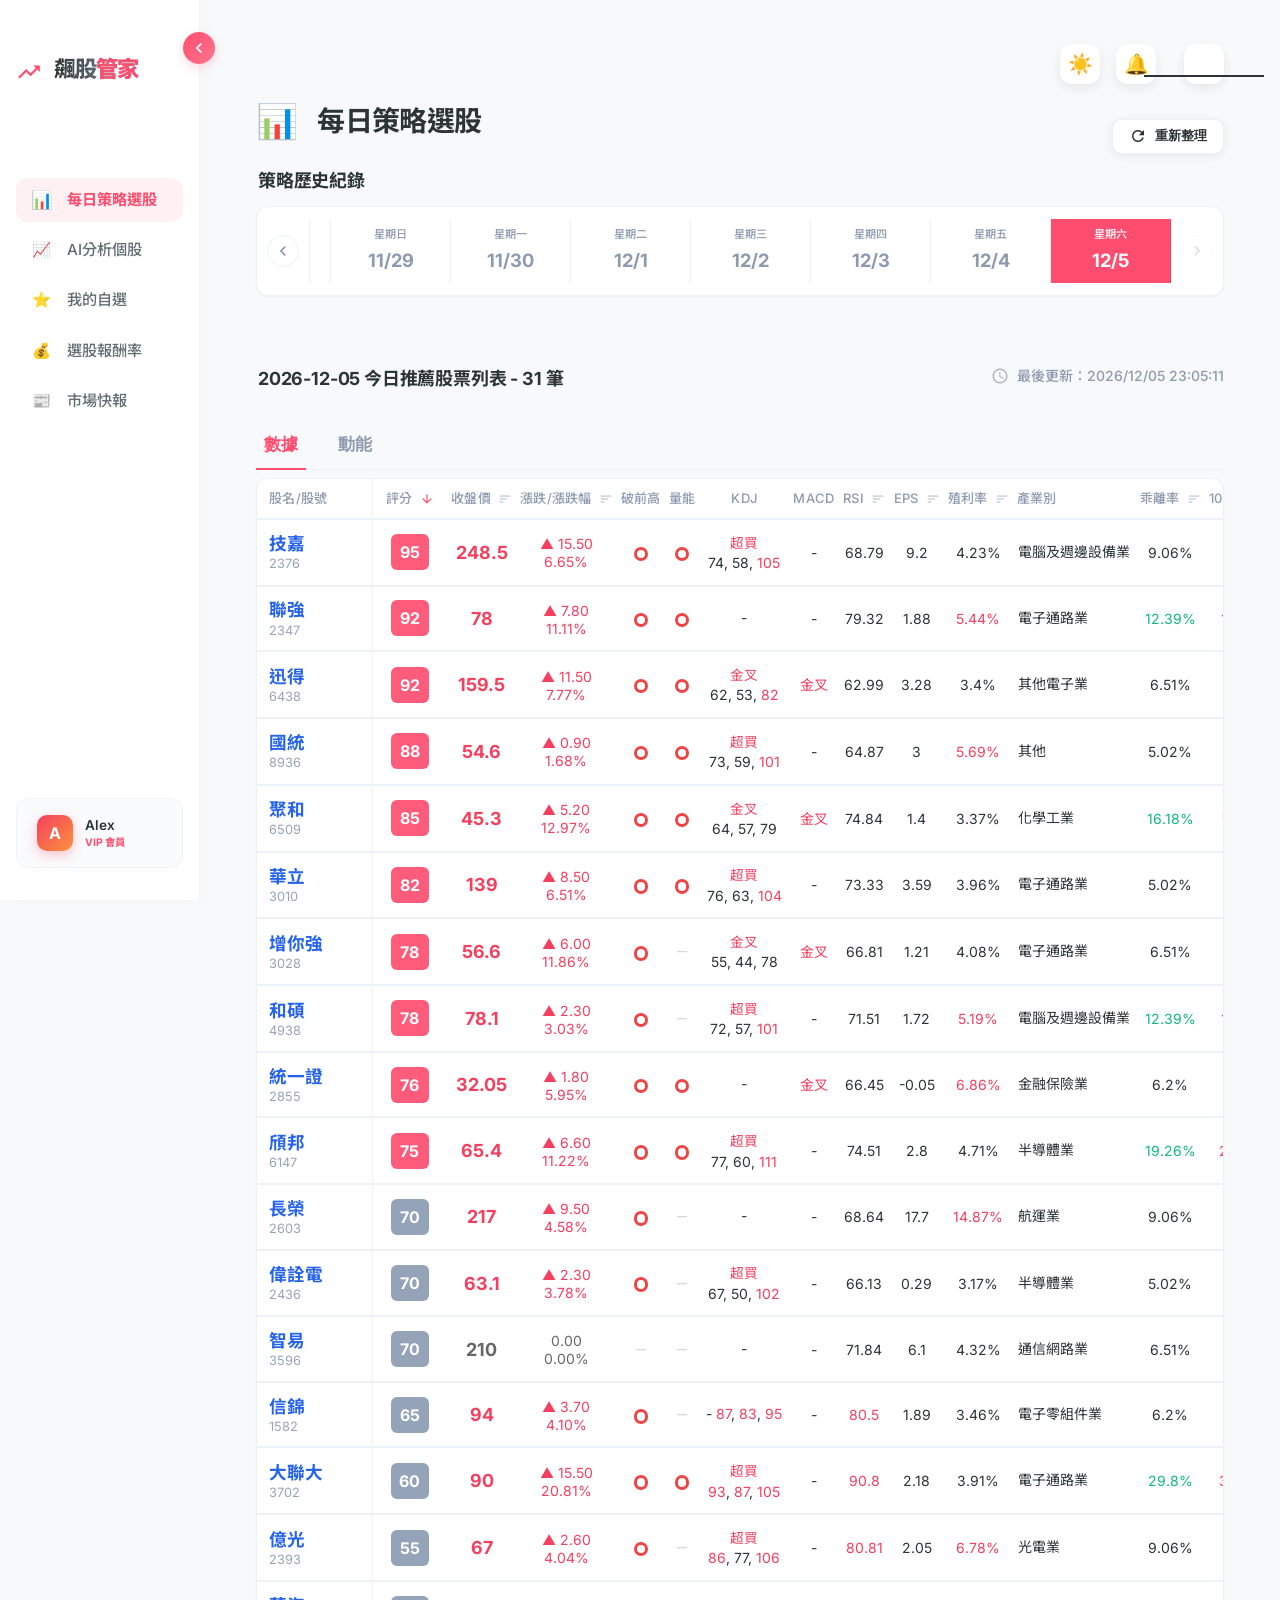
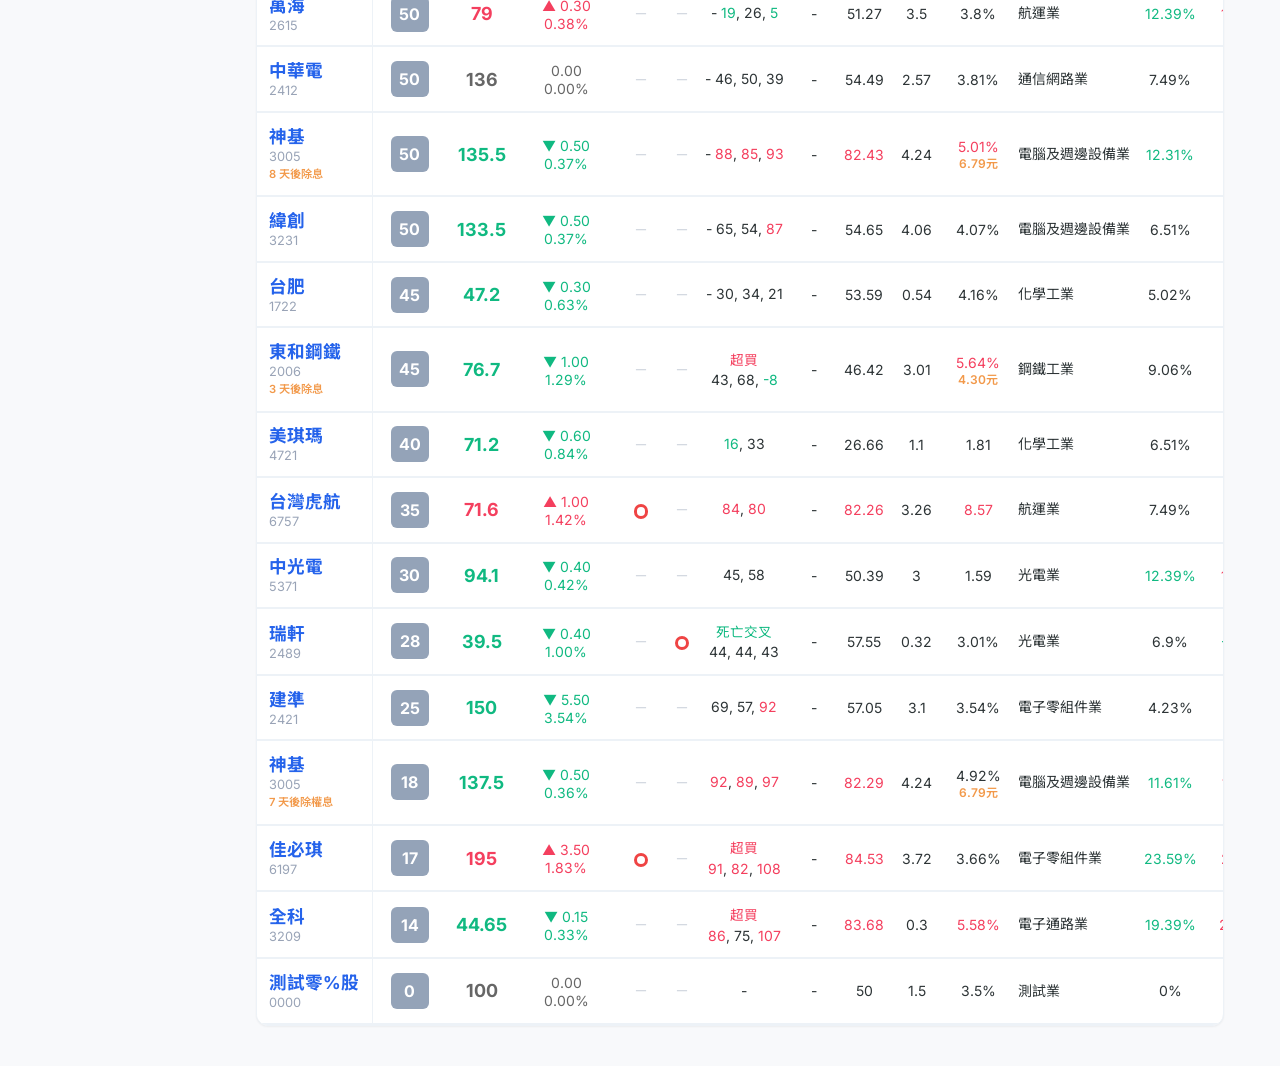
==== commit 56c39916: "新增AI分析" ====
--- a/index.html
+++ b/index.html
@@ -94,8 +94,12 @@
           <h3 class="table-section-title"><span id="table-title-date">2026-03-17</span> 今日推薦股票列表 - <span id="table-stock-count">0</span> 筆</h3>
           <div class="last-update" id="last-update-time">最後更新：----/--/-- --:--:--</div>
         </div>
-        <div class="table-container">
+        <div class="table-tabs">
+          <button class="table-tab active" onclick="switchTableTab('data')" id="tab-data">數據</button>
+          <button class="table-tab" onclick="switchTableTab('momentum')" id="tab-momentum">動能</button>
+        </div>
 
+        <div class="table-container tab-content active" id="table-data">
           <div class="scroll-wrapper">
             <table id="stock-table">
               <thead>
@@ -123,6 +127,30 @@
             </table>
           </div>
         </div>
+
+        <div class="table-container tab-content" id="table-momentum">
+          <div class="scroll-wrapper">
+            <table id="stock-table-momentum">
+              <thead>
+                <tr>
+                  <th class="sticky-col-1">股名/股號</th>
+                  <th class="sortable text-center" data-sort="score">評分 <span class="material-icons sort-icon">sort</span></th>
+                  <th class="sortable text-center" data-sort="techGrade">技術面 <span class="material-icons sort-icon">sort</span></th>
+                  <th class="sortable text-center" data-sort="momGrade">動能 <span class="material-icons sort-icon">sort</span></th>
+                  <th class="sortable text-center" data-sort="riskGrade">風險 <span class="material-icons sort-icon">sort</span></th>
+                  <th class="text-center">型態</th>
+                  <th class="text-center">狀態</th>
+                  <th class="sortable text-center" data-sort="suitability">策略適配 <span class="material-icons sort-icon">sort</span></th>
+                  <th>綜合評估</th>
+                  <th class="text-center">自選</th>
+                </tr>
+              </thead>
+              <tbody id="stock-momentum-body">
+                <!-- Data populated by JS -->
+              </tbody>
+            </table>
+          </div>
+        </div>
       </main>
     </div>
     <!-- Add to Favorite Confirmation Modal -->
--- a/css/style.css
+++ b/css/style.css
@@ -955,7 +955,47 @@
 }
 
 /* Table Section */
+/* Table Tabs */
+.table-tabs {
+    display: flex;
+    gap: 1.5rem;
+    margin-top: 1rem;
+    margin-bottom: 0.5rem;
+    border-bottom: 1px solid var(--border);
+}
+
+.table-tab {
+    background: none;
+    border: none;
+    padding: 0.5rem 0.5rem 0.75rem 0.5rem;
+    font-size: 1.05rem;
+    font-weight: 600;
+    color: var(--text-muted);
+    cursor: pointer;
+    border-bottom: 2px solid transparent;
+    margin-bottom: -1px;
+    transition: all 0.2s;
+}
+
+.table-tab:hover {
+    color: var(--text-main);
+}
+
+.table-tab.active {
+    color: var(--primary);
+    border-bottom-color: var(--primary);
+}
+
+.tab-content {
+    display: none;
+}
+
+.tab-content.active {
+    display: block;
+}
+
 .table-container {
+
     background-color: var(--bg-card);
     border-radius: 0.75rem;
     border: 1px solid var(--border);
@@ -1301,6 +1341,16 @@
 
 .stock-link:hover {
     filter: brightness(1.2);
+}
+
+#stock-table th:nth-child(2),
+#stock-table td:nth-child(2),
+#stock-table-momentum th:nth-child(2),
+#stock-table-momentum td:nth-child(2) {
+    width: 75px;
+    min-width: 75px;
+    max-width: 75px;
+    white-space: nowrap;
 }
 
 .confidence-score {
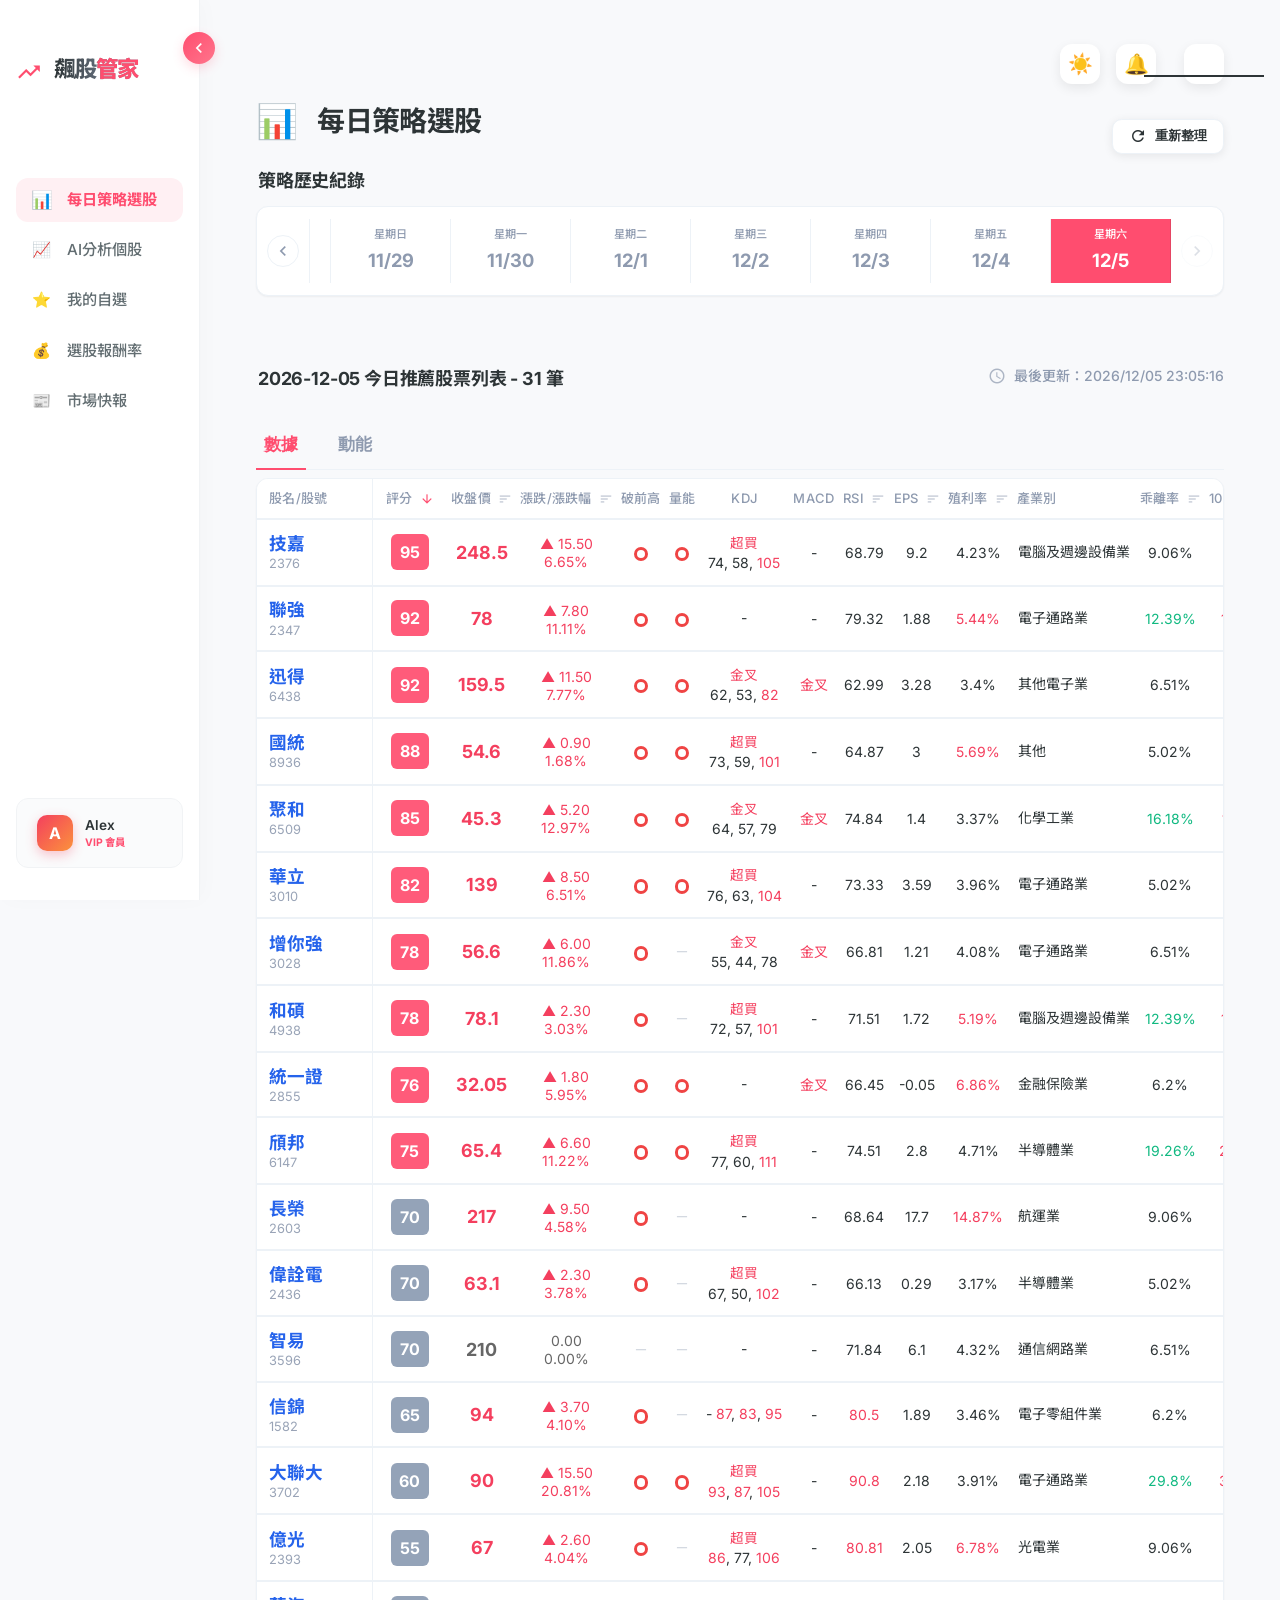
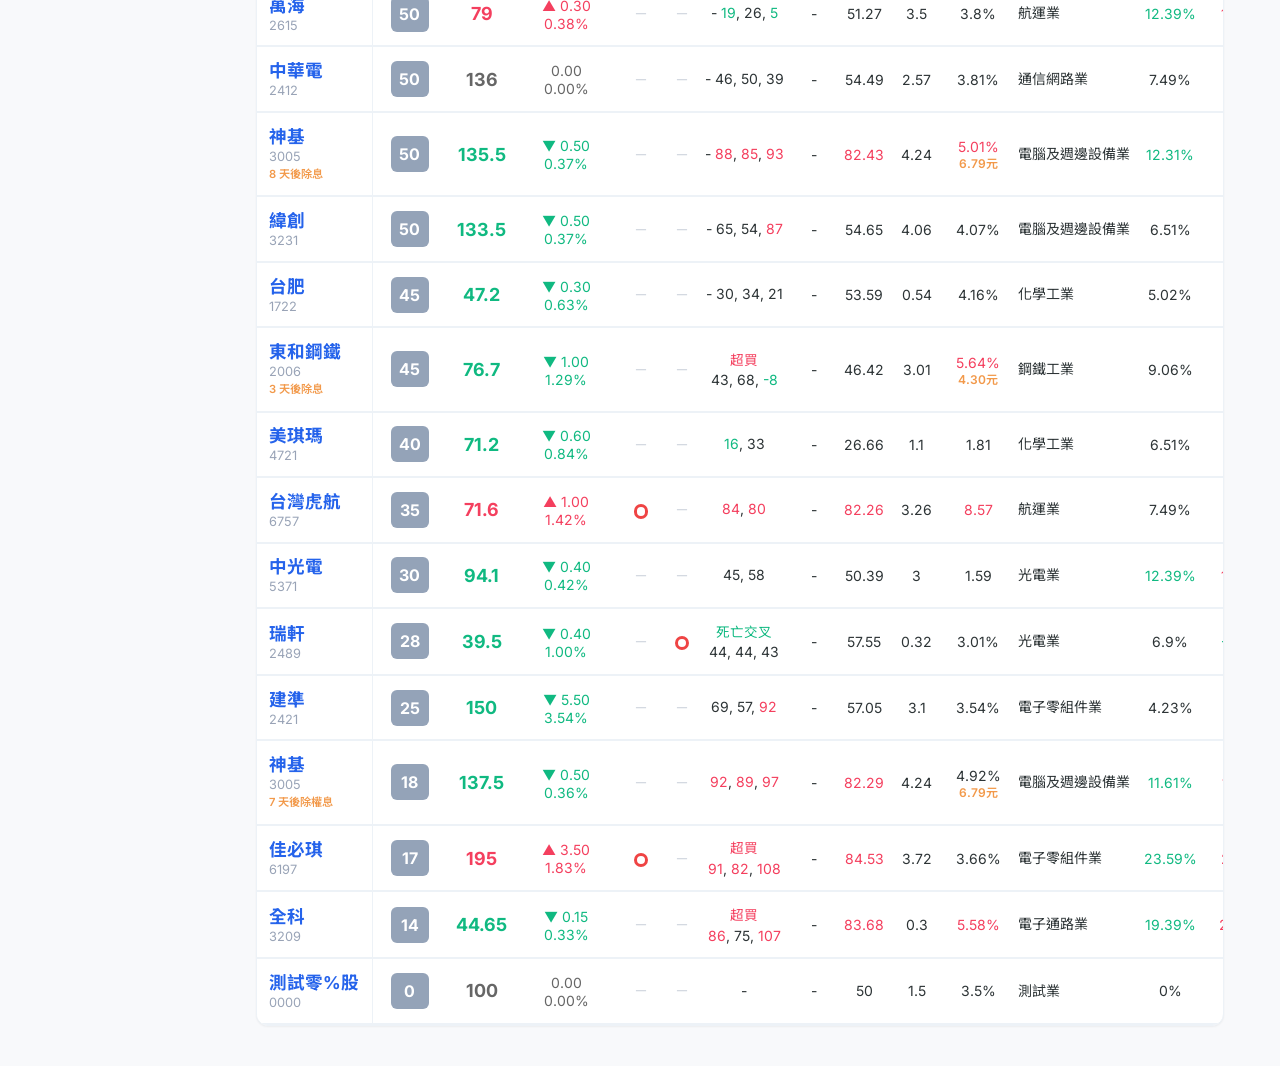
==== commit 51f79455: "update" ====
--- a/index.html
+++ b/index.html
@@ -1,173 +1,174 @@
 <!doctype html>
 <html lang="zh-TW">
-  <head>
-    <meta charset="UTF-8" />
-    <meta name="viewport" content="width=device-width, initial-scale=1.0" />
-    <title>飆股管家 - 專業策略選股系統</title>
-    <link rel="preconnect" href="https://fonts.googleapis.com" />
-    <link rel="preconnect" href="https://fonts.gstatic.com" crossorigin />
-    <link
-      href="https://fonts.googleapis.com/css2?family=Inter:wght@300;400;500;600;700&family=Noto+Sans+TC:wght@300;400;500;700&display=swap"
-      rel="stylesheet"
-    />
-    <link href="https://fonts.googleapis.com/icon?family=Material+Icons" rel="stylesheet" />
-    <link rel="stylesheet" href="https://cdn.jsdelivr.net/npm/swiper@11/swiper-bundle.min.css" />
-    <link rel="stylesheet" href="css/style.css" />
-    <meta name="theme-color" media="(prefers-color-scheme: light)" content="#ffffff" />
-    <meta name="theme-color" media="(prefers-color-scheme: dark)" content="#151b2c" />
-  </head>
-  <body class="">
-    <!-- Full Screen Loader -->
+
+<head>
+  <meta charset="UTF-8" />
+  <meta name="viewport" content="width=device-width, initial-scale=1.0" />
+  <title>飆股管家 - 專業策略選股系統</title>
+  <link rel="preconnect" href="https://fonts.googleapis.com" />
+  <link rel="preconnect" href="https://fonts.gstatic.com" crossorigin />
+  <link
+    href="https://fonts.googleapis.com/css2?family=Inter:wght@300;400;500;600;700&family=Noto+Sans+TC:wght@300;400;500;700&display=swap"
+    rel="stylesheet" />
+  <link href="https://fonts.googleapis.com/icon?family=Material+Icons" rel="stylesheet" />
+  <link rel="stylesheet" href="https://cdn.jsdelivr.net/npm/swiper@11/swiper-bundle.min.css" />
+  <link rel="stylesheet" href="css/style.css" />
+  <meta name="theme-color" media="(prefers-color-scheme: light)" content="#ffffff" />
+  <meta name="theme-color" media="(prefers-color-scheme: dark)" content="#151b2c" />
+</head>
+
+<body class="">
+  <!-- Full Screen Loader -->
   <div id="loading-overlay" class="loading-overlay">
     <div class="loader-content">
       <div class="loader-spinner"></div>
       <div class="loader-text">飆股<span>管家</span></div>
     </div>
   </div>
-
   <div class="app-container">
-      <!-- Sidebar Placeholder -->
-      <div id="sidebar-placeholder"></div>
-
-      <!-- Main Content -->
-      <main class="main-content">
-        <!-- Dashboard Top Bar (Desktop) -->
-        <div class="top-bar">
-
-          <div class="top-actions">
-            <button class="icon-btn" id="desktop-theme-toggle">☀️</button>
-            <button class="icon-btn">🔔</button>
-            <div class="user-profile-small no-border">
-              <a href="login.html" class="icon-btn logout-desktop" title="登出系統">
-                <span class="material-icons">logout</span>
-              </a>
-            </div>
-          </div>
-        </div>
-
-        <header class="mobile-header">
-          <a href="index.html" class="logo-container">
-            <div class="logo-icon"><span class="material-icons">trending_up</span></div>
-            <h2 class="logo-text">飆股<span>管家</span></h2>
-          </a>
-          <div class="top-actions">
-            <button class="icon-btn" id="mobile-theme-toggle">☀️</button>
-            <button class="icon-btn">🔔</button>
-            <a href="login.html" class="icon-btn logout-mobile" title="登出系統">
+    <!-- Sidebar Placeholder -->
+    <div id="sidebar-placeholder"></div>
+    <!-- Main Content -->
+    <main class="main-content">
+      <!-- Dashboard Top Bar (Desktop) -->
+      <div class="top-bar">
+        <div class="top-actions">
+          <button class="icon-btn" id="desktop-theme-toggle">☀️</button>
+          <button class="icon-btn">🔔</button>
+          <div class="user-profile-small no-border">
+            <a href="login.html" class="icon-btn logout-desktop" title="登出系統">
               <span class="material-icons">logout</span>
             </a>
           </div>
-        </header>
-
-        <section class="content-header">
-          <div class="title-area">
-            <h2><span class="title-emoji">📊</span> 每日策略選股</h2>
-
-          </div>
-          <div class="action-area">
-
-            <button class="btn btn-secondary btn-sm" id="refresh-btn">
-              <span class="material-icons">refresh</span> 重新整理
-            </button>
-          </div>
-        </section>
-
-        <!-- Dashboard Stats -->
-
-        
-        <!-- Strategy History Slider (Calendar Style) -->
-        <section class="history-section calendar-style">
-          <div class="calendar-nav-title">策略歷史紀錄</div>
-          <div class="calendar-controls-wrapper">
-            <div class="nav-arrow swiper-button-prev"><span class="material-icons">chevron_left</span></div>
-            <div class="calendar-container swiper">
-              <div class="history-grid swiper-wrapper" id="history-tracker">
-                <!-- Slides populated by JS -->
-              </div>
-            </div>
-            <div class="nav-arrow swiper-button-next"><span class="material-icons">chevron_right</span></div>
-          </div>
-        </section>
-
-        <!-- Main Data Table -->
-        <div class="table-header-group">
-          <h3 class="table-section-title"><span id="table-title-date">2026-03-17</span> 今日推薦股票列表 - <span id="table-stock-count">0</span> 筆</h3>
-          <div class="last-update" id="last-update-time">最後更新：----/--/-- --:--:--</div>
-        </div>
-        <div class="table-tabs">
-          <button class="table-tab active" onclick="switchTableTab('data')" id="tab-data">數據</button>
-          <button class="table-tab" onclick="switchTableTab('momentum')" id="tab-momentum">動能</button>
-        </div>
-
-        <div class="table-container tab-content active" id="table-data">
-          <div class="scroll-wrapper">
-            <table id="stock-table">
-              <thead>
-                <tr>
-                  <th class="sticky-col-1">股名/股號</th>
-                  <th class="sortable text-center" data-sort="score">評分 <span class="material-icons sort-icon">sort</span></th>
-                  <th class="sortable text-center" data-sort="price">收盤價 <span class="material-icons sort-icon">sort</span></th>
-                  <th class="sortable text-center" data-sort="change">漲跌/漲跌幅 <span class="material-icons sort-icon">sort</span></th>
-                  <th class="text-center">破前高</th>
-                  <th class="text-center">量能</th>
-                  <th class="text-center">KDJ</th>
-                  <th class="text-center">MACD</th>
-                  <th class="sortable text-center" data-sort="rsi">RSI <span class="material-icons sort-icon">sort</span></th>
-                  <th class="sortable text-center" data-sort="eps">EPS <span class="material-icons sort-icon">sort</span></th>
-                  <th class="sortable text-center" data-sort="yield">殖利率 <span class="material-icons sort-icon">sort</span></th>
-                  <th>產業別</th>
-                  <th class="sortable text-center" data-sort="bias">乖離率 <span class="material-icons sort-icon">sort</span></th>
-                  <th class="sortable text-center" data-sort="gain10">10日漲幅 <span class="material-icons sort-icon">sort</span></th>
-                  <th class="text-center">自選</th>
-                </tr>
-              </thead>
-              <tbody id="stock-data-body">
-                <!-- Data populated by JS -->
-              </tbody>
-            </table>
-          </div>
-        </div>
-
-        <div class="table-container tab-content" id="table-momentum">
-          <div class="scroll-wrapper">
-            <table id="stock-table-momentum">
-              <thead>
-                <tr>
-                  <th class="sticky-col-1">股名/股號</th>
-                  <th class="sortable text-center" data-sort="score">評分 <span class="material-icons sort-icon">sort</span></th>
-                  <th class="sortable text-center" data-sort="techGrade">技術面 <span class="material-icons sort-icon">sort</span></th>
-                  <th class="sortable text-center" data-sort="momGrade">動能 <span class="material-icons sort-icon">sort</span></th>
-                  <th class="sortable text-center" data-sort="riskGrade">風險 <span class="material-icons sort-icon">sort</span></th>
-                  <th class="text-center">型態</th>
-                  <th class="text-center">狀態</th>
-                  <th class="sortable text-center" data-sort="suitability">策略適配 <span class="material-icons sort-icon">sort</span></th>
-                  <th>綜合評估</th>
-                  <th class="text-center">自選</th>
-                </tr>
-              </thead>
-              <tbody id="stock-momentum-body">
-                <!-- Data populated by JS -->
-              </tbody>
-            </table>
-          </div>
-        </div>
-      </main>
-    </div>
-    <!-- Add to Favorite Confirmation Modal -->
-    <div id="favorite-modal" class="modal-overlay">
-      <div class="modal-content">
-        <span class="material-icons modal-icon">stars</span>
-        <h3>加入自選個股</h3>
-        <p id="modal-message">確定將 <strong>技嘉(2376)</strong> 加入到我的自選個股？</p>
-        <div class="modal-footer">
-          <button class="btn btn-secondary btn-sm" id="modal-cancel">取消</button>
-          <button class="btn btn-primary btn-sm" id="modal-confirm">確定加入</button>
         </div>
       </div>
+      <header class="mobile-header">
+        <a href="index.html" class="logo-container">
+          <div class="logo-icon"><span class="material-icons">trending_up</span></div>
+          <h2 class="logo-text">飆股<span>管家</span></h2>
+        </a>
+        <div class="top-actions">
+          <button class="icon-btn" id="mobile-theme-toggle">☀️</button>
+          <button class="icon-btn">🔔</button>
+          <a href="login.html" class="icon-btn logout-mobile" title="登出系統">
+            <span class="material-icons">logout</span>
+          </a>
+        </div>
+      </header>
+      <section class="content-header">
+        <div class="title-area">
+          <h2><span class="title-emoji">📊</span> 每日策略選股</h2>
+        </div>
+        <div class="action-area">
+          <button class="btn btn-secondary btn-sm" id="refresh-btn">
+            <span class="material-icons">refresh</span> 重新整理 </button>
+        </div>
+      </section>
+      <!-- Dashboard Stats -->
+      <!-- Strategy History Slider (Calendar Style) -->
+      <section class="history-section calendar-style">
+        <div class="calendar-nav-title">策略歷史紀錄</div>
+        <div class="calendar-controls-wrapper">
+          <div class="nav-arrow swiper-button-prev"><span class="material-icons">chevron_left</span></div>
+          <div class="calendar-container swiper">
+            <div class="history-grid swiper-wrapper" id="history-tracker">
+              <!-- Slides populated by JS -->
+            </div>
+          </div>
+          <div class="nav-arrow swiper-button-next"><span class="material-icons">chevron_right</span></div>
+        </div>
+      </section>
+      <!-- Main Data Table -->
+      <div class="table-header-group">
+        <h3 class="table-section-title"><span id="table-title-date">2026-03-17</span> 今日推薦股票列表 - <span
+            id="table-stock-count">0</span> 筆</h3>
+        <div class="last-update" id="last-update-time">最後更新：----/--/-- --:--:--</div>
+      </div>
+      <div class="table-tabs">
+        <button class="table-tab active" onclick="switchTableTab('data')" id="tab-data">數據</button>
+        <button class="table-tab" onclick="switchTableTab('momentum')" id="tab-momentum">動能</button>
+      </div>
+      <div class="table-container tab-content active" id="table-data">
+        <div class="scroll-wrapper">
+          <table id="stock-table">
+            <thead>
+              <tr>
+                <th class="sticky-col-1">股名/股號</th>
+                <th class="sortable text-center" data-sort="score">評分 <span class="material-icons sort-icon">sort</span>
+                </th>
+                <th class="sortable text-center" data-sort="price">收盤價 <span
+                    class="material-icons sort-icon">sort</span></th>
+                <th class="sortable text-center" data-sort="change">漲跌/漲跌幅 <span
+                    class="material-icons sort-icon">sort</span></th>
+                <th class="text-center">破前高</th>
+                <th class="text-center">量能</th>
+                <th class="text-center">KDJ</th>
+                <th class="text-center">MACD</th>
+                <th class="sortable text-center" data-sort="rsi">RSI <span class="material-icons sort-icon">sort</span>
+                </th>
+                <th class="sortable text-center" data-sort="eps">EPS <span class="material-icons sort-icon">sort</span>
+                </th>
+                <th class="sortable text-center" data-sort="yield">殖利率 <span
+                    class="material-icons sort-icon">sort</span></th>
+                <th>產業別</th>
+                <th class="sortable text-center" data-sort="bias">乖離率 <span class="material-icons sort-icon">sort</span>
+                </th>
+                <th class="sortable text-center" data-sort="gain10">10日漲幅 <span
+                    class="material-icons sort-icon">sort</span></th>
+                <th class="text-center">自選</th>
+              </tr>
+            </thead>
+            <tbody id="stock-data-body">
+              <!-- Data pop ulated by JS -->
+            </tbody>
+          </table>
+        </div>
+      </div>
+      <div class="table-container tab-content" id="table-momentum">
+        <div class="scroll-wrapper">
+          <table id="stock-table-momentum">
+            <thead>
+              <tr>
+                <th class="sticky-col-1">股名/股號</th>
+                <th class="sortable text-center" data-sort="score">評分 <span class="material-icons sort-icon">sort</span>
+                </th>
+                <th class="sortable text-center" data-sort="techGrade">技術面 <span
+                    class="material-icons sort-icon">sort</span></th>
+                <th class="sortable text-center" data-sort="momGrade">動能 <span
+                    class="material-icons sort-icon">sort</span></th>
+                <th class="sortable text-center" data-sort="riskGrade">風險 <span
+                    class="material-icons sort-icon">sort</span></th>
+                <th class="text-center">型態</th>
+                <th class="text-center">狀態</th>
+                <th class="sortable text-center" data-sort="suitability">策略適配 <span
+                    class="material-icons sort-icon">sort</span></th>
+                <th>綜合評估</th>
+                <th class="text-center">自選</th>
+              </tr>
+            </thead>
+            <tbody id="stock-momentum-body">
+              <!-- Data populated by JS -->
+            </tbody>
+          </table>
+        </div>
+      </div>
+    </main>
+  </div>
+  <!-- Add to Favorite Confirmation Modal -->
+  <div id="favorite-modal" class="modal-overlay">
+    <div class="modal-content">
+      <span class="material-icons modal-icon">stars</span>
+      <h3>加入自選個股</h3>
+      <p id="modal-message">確定將 <strong>技嘉(2376)</strong> 加入到我的自選個股？</p>
+      <div class="modal-footer">
+        <button class="btn btn-secondary btn-sm" id="modal-cancel">取消</button>
+        <button class="btn btn-primary btn-sm" id="modal-confirm">確定加入</button>
+      </div>
     </div>
+  </div>
+  <script src="https://cdn.jsdelivr.net/npm/swiper@11/swiper-bundle.min.js"></script>
+  <script src="components/loader.js"></script>
+  <script src="js/script.js"></script>
+</body>
 
-    <script src="https://cdn.jsdelivr.net/npm/swiper@11/swiper-bundle.min.js"></script>
-    <script src="components/loader.js"></script>
-    <script src="js/script.js"></script>
-  </body>
-</html>
+</html>
--- a/css/style.css
+++ b/css/style.css
@@ -2238,6 +2238,10 @@
   flex-wrap: wrap;
 }
 .news-item-title:hover { text-decoration: underline; }
+
+body.dark-theme .news-item-title {
+  color: #ffffff;
+}
 .news-tag {
   display: inline-block;
   font-size: 0.68rem;
